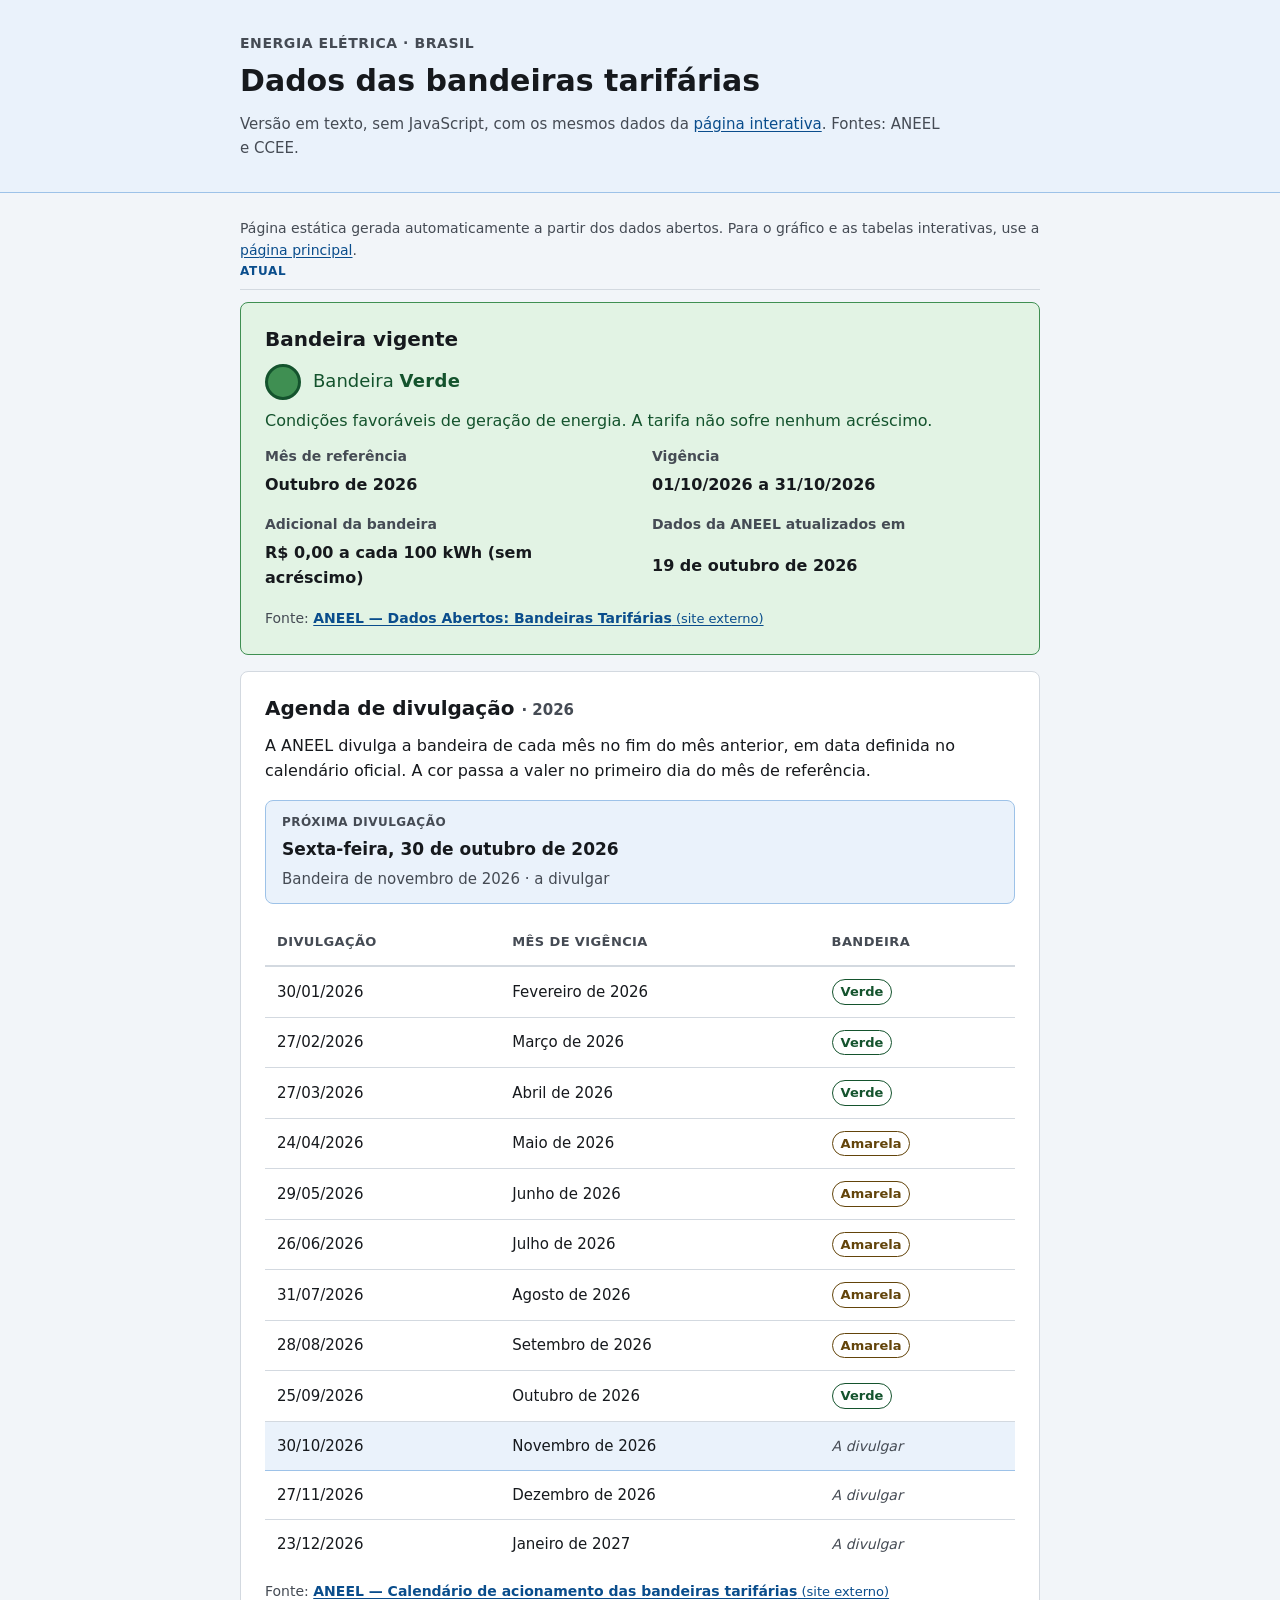
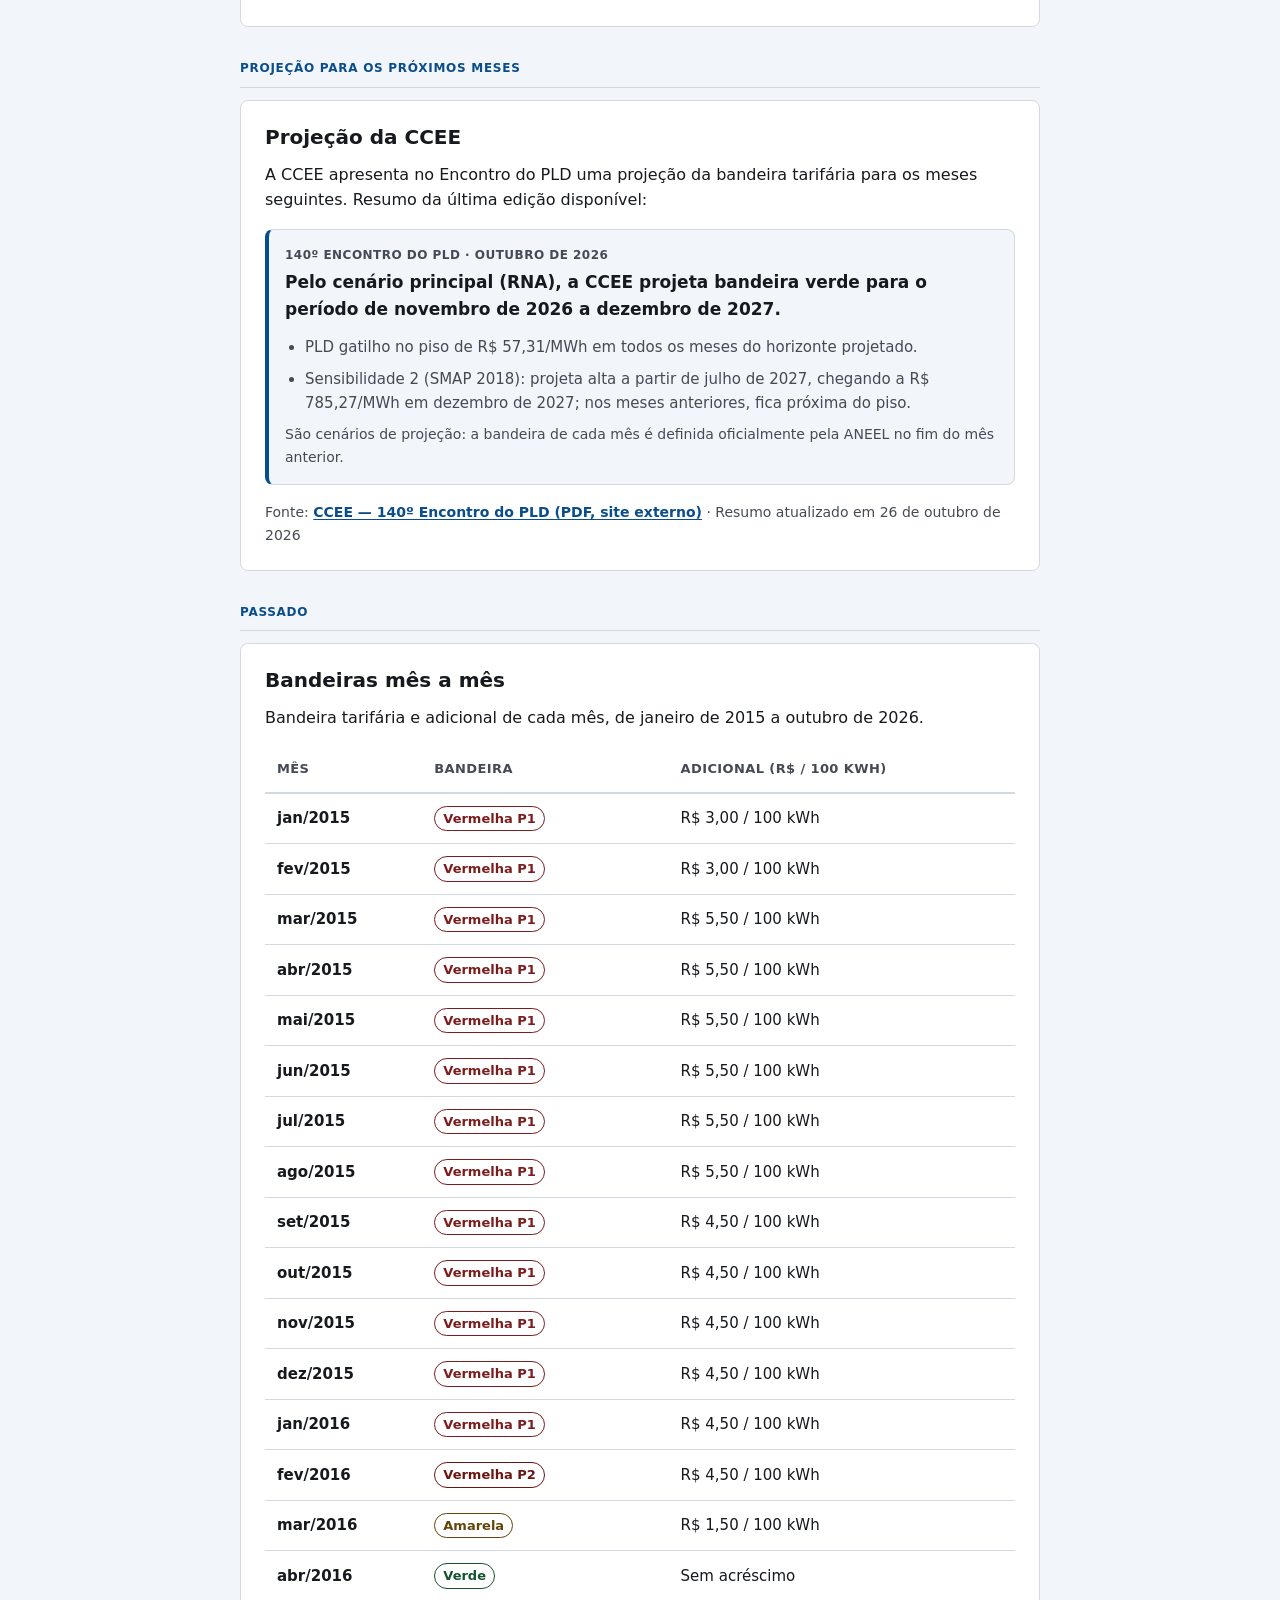
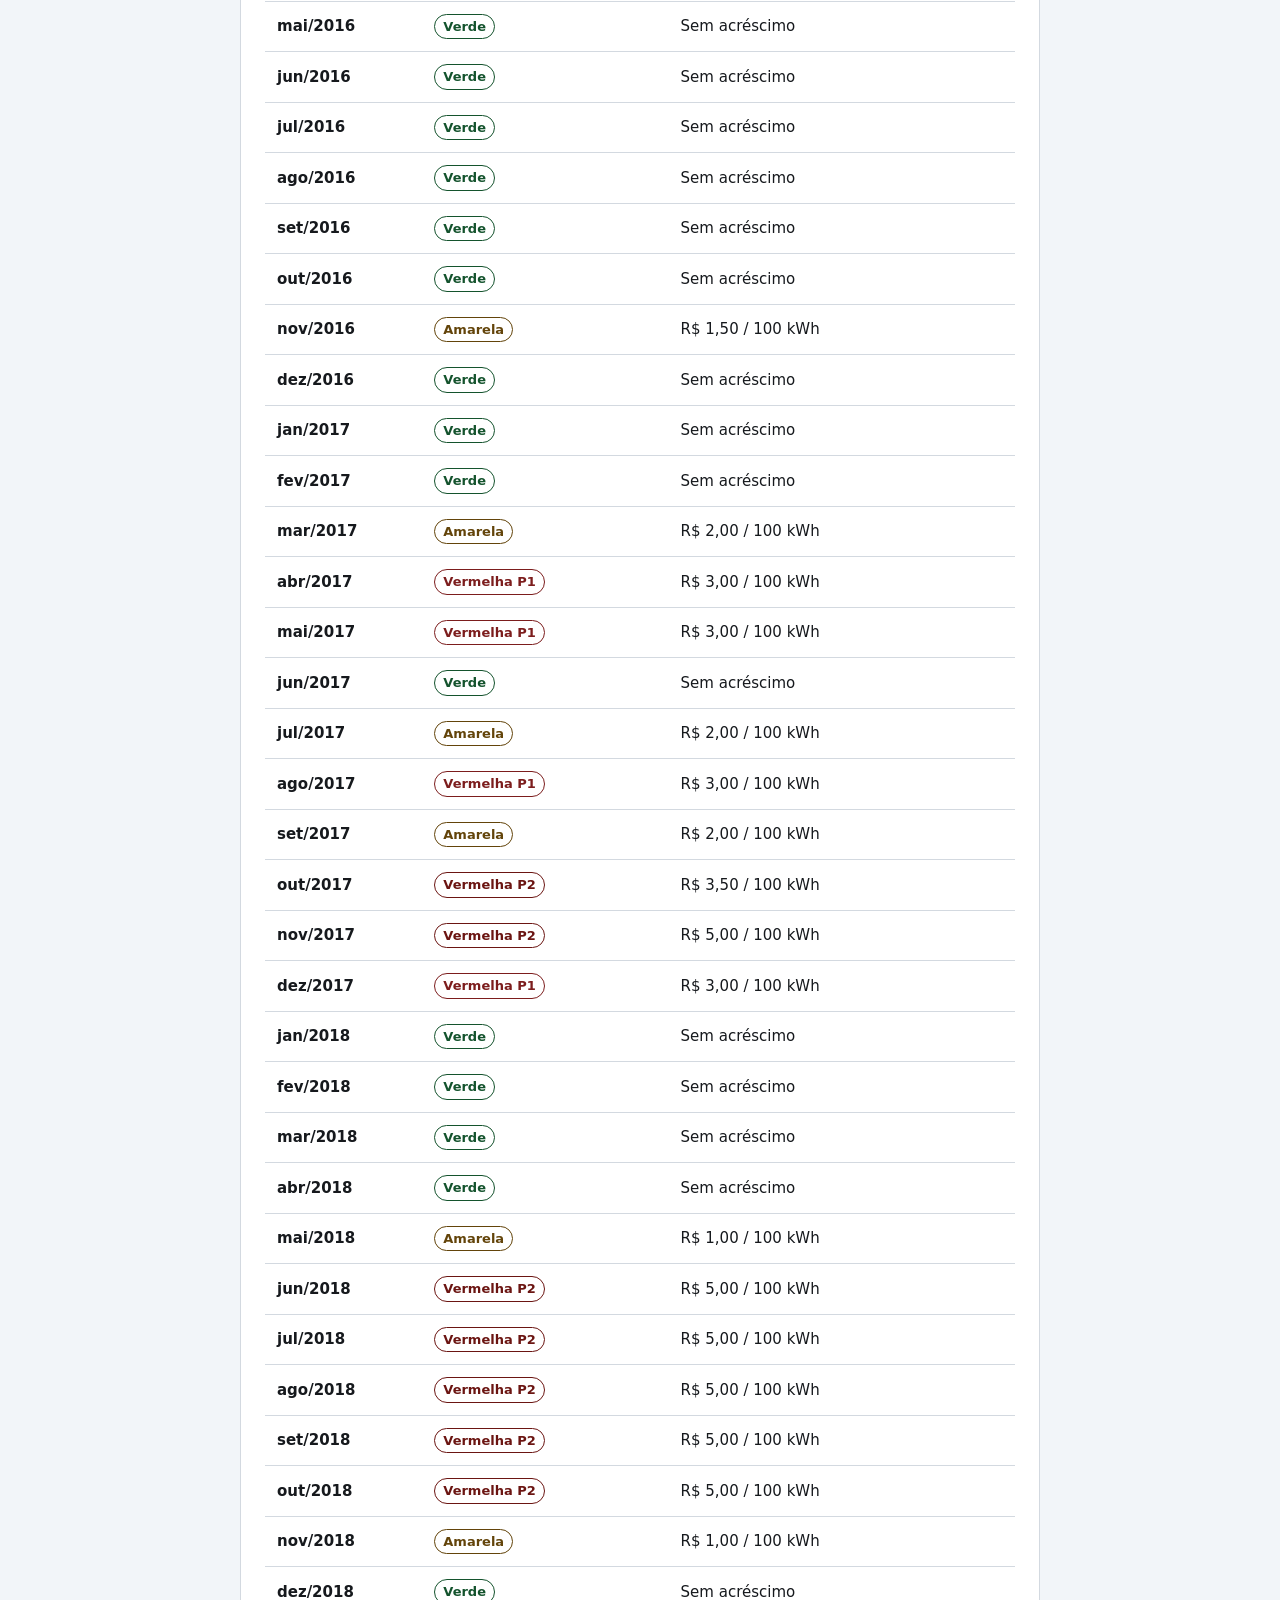
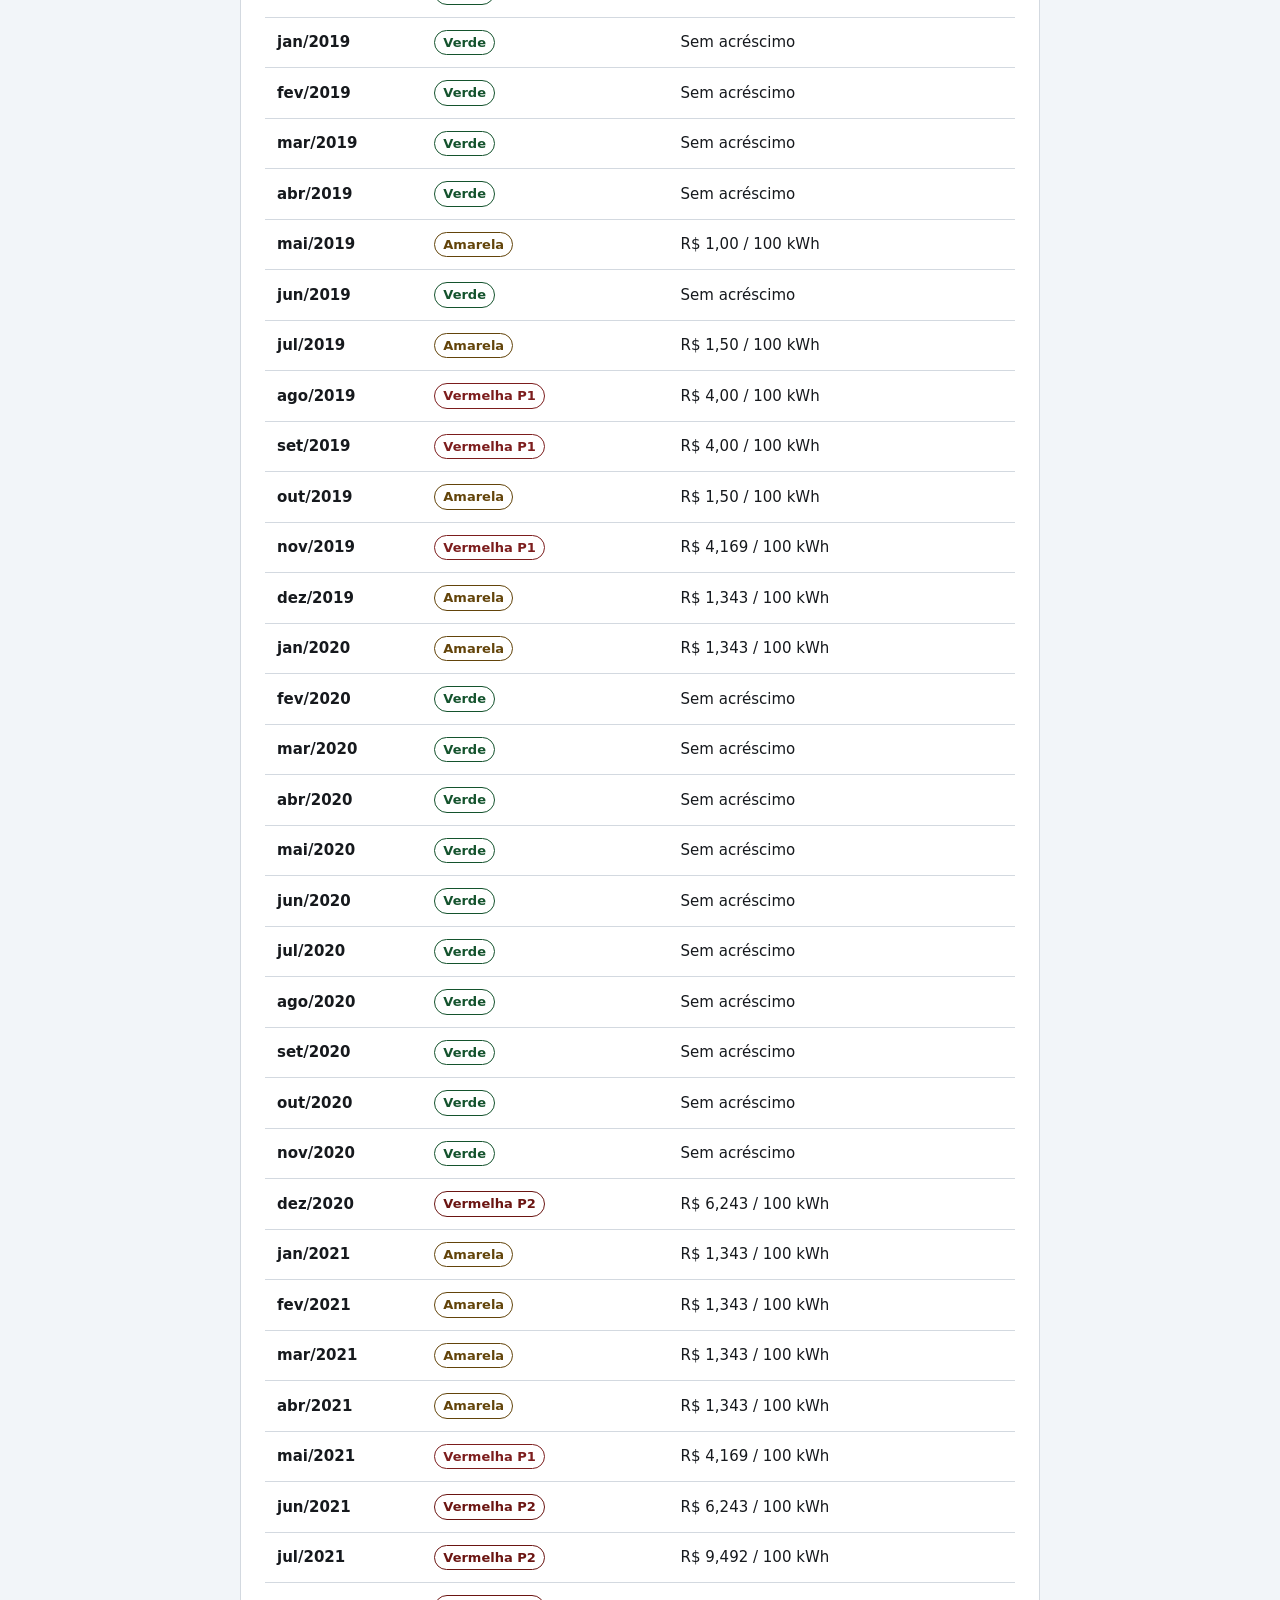
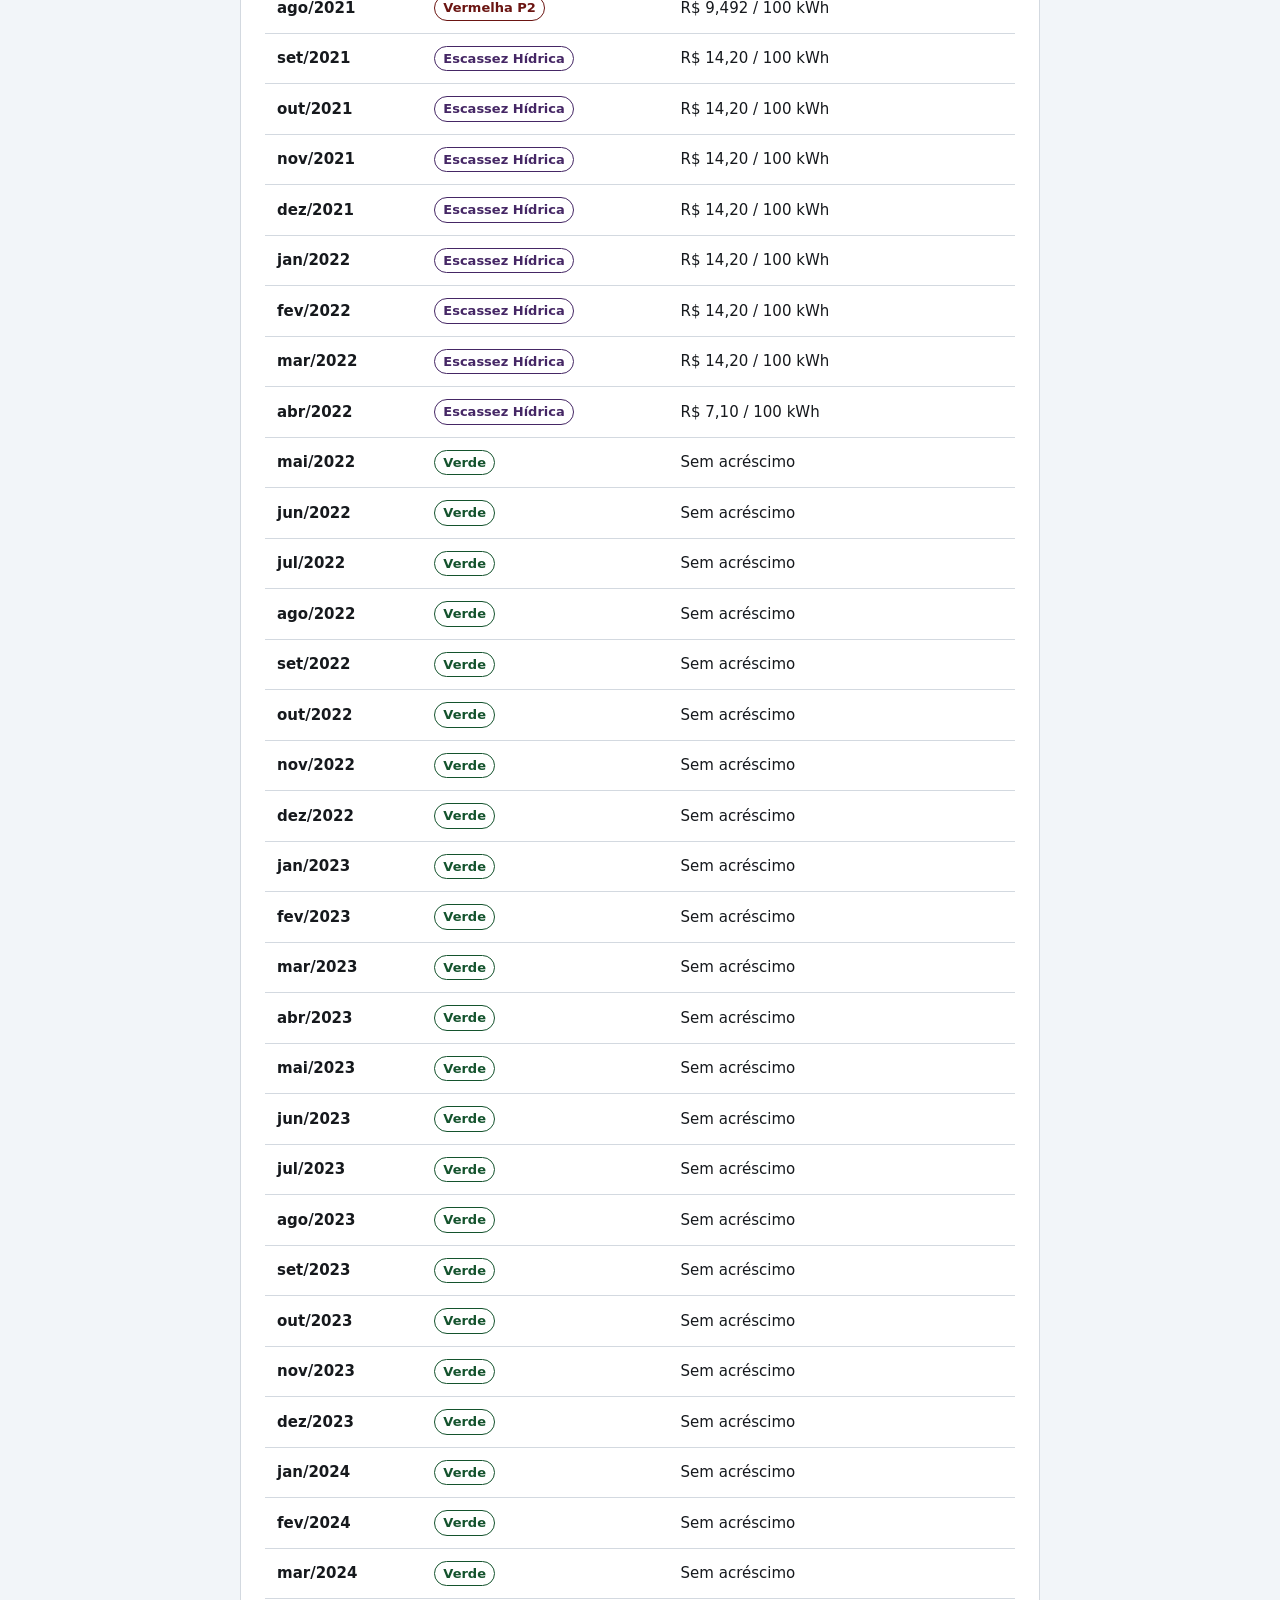
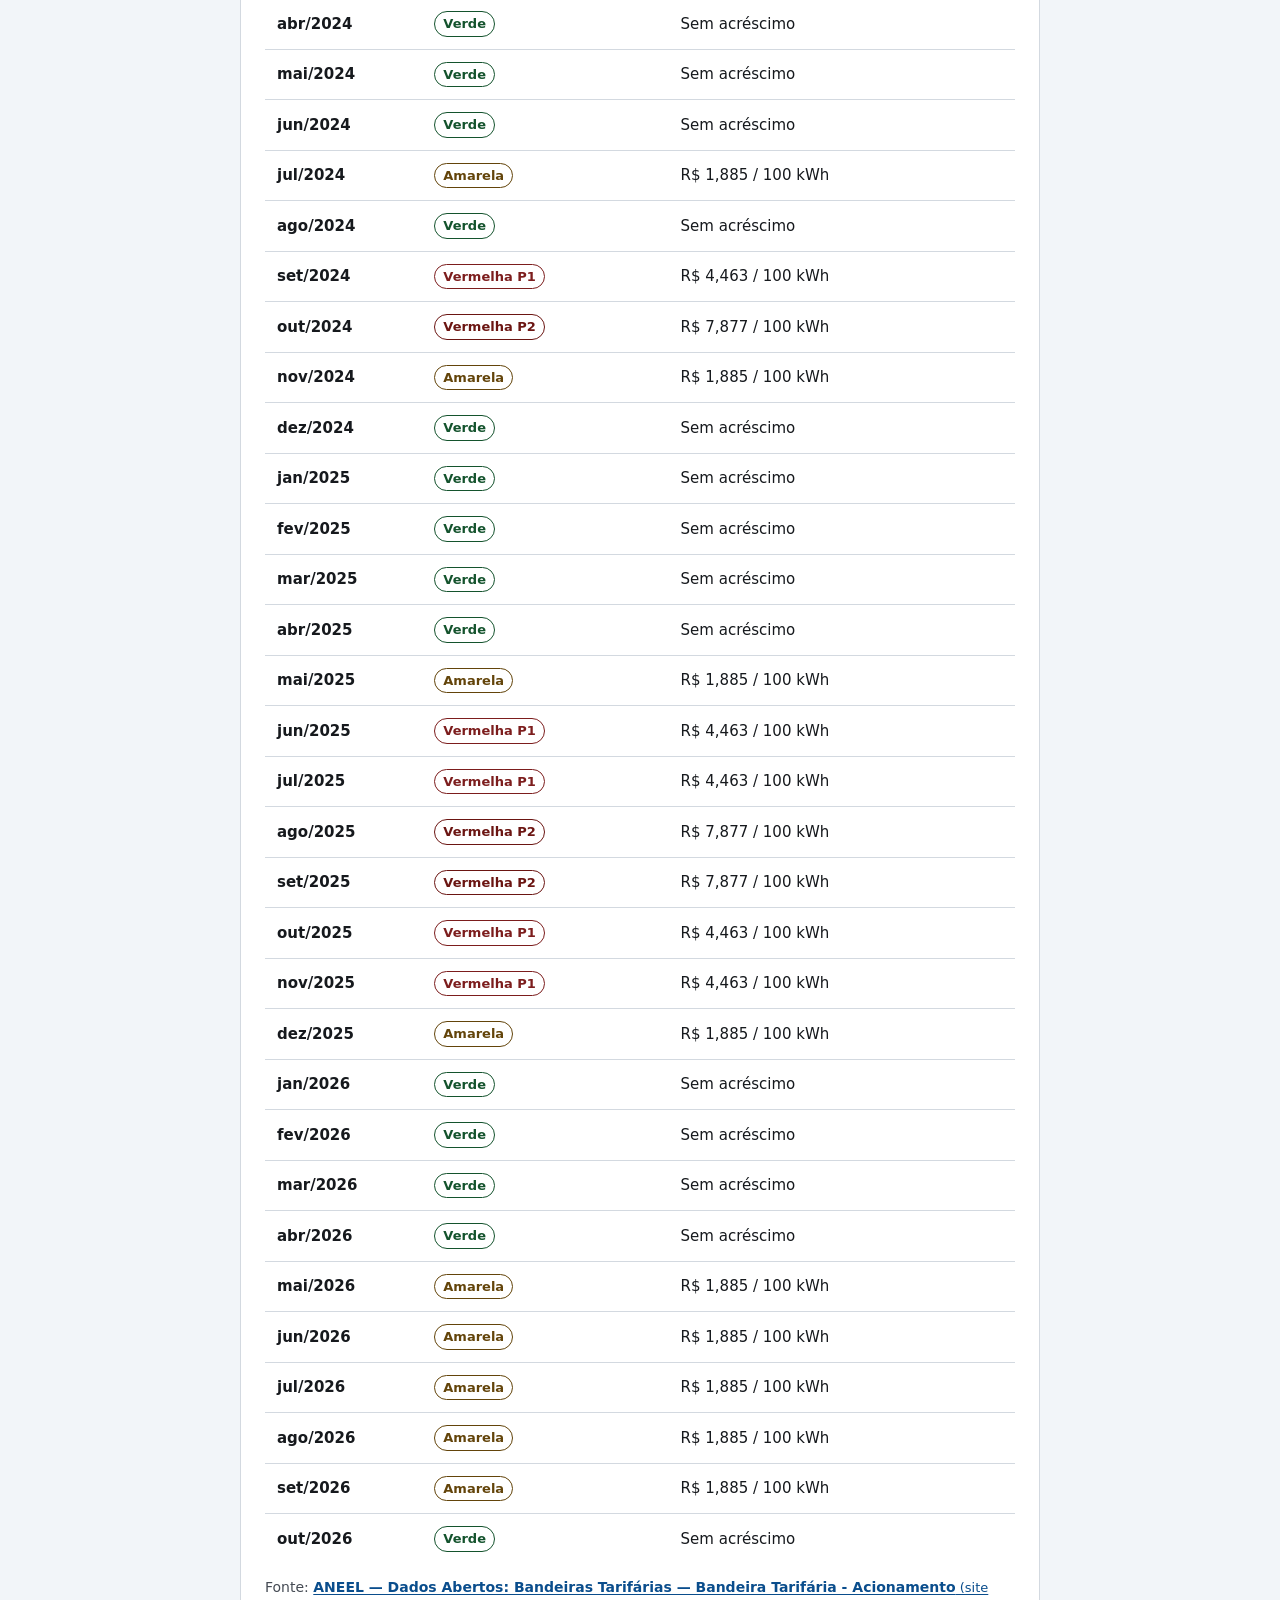
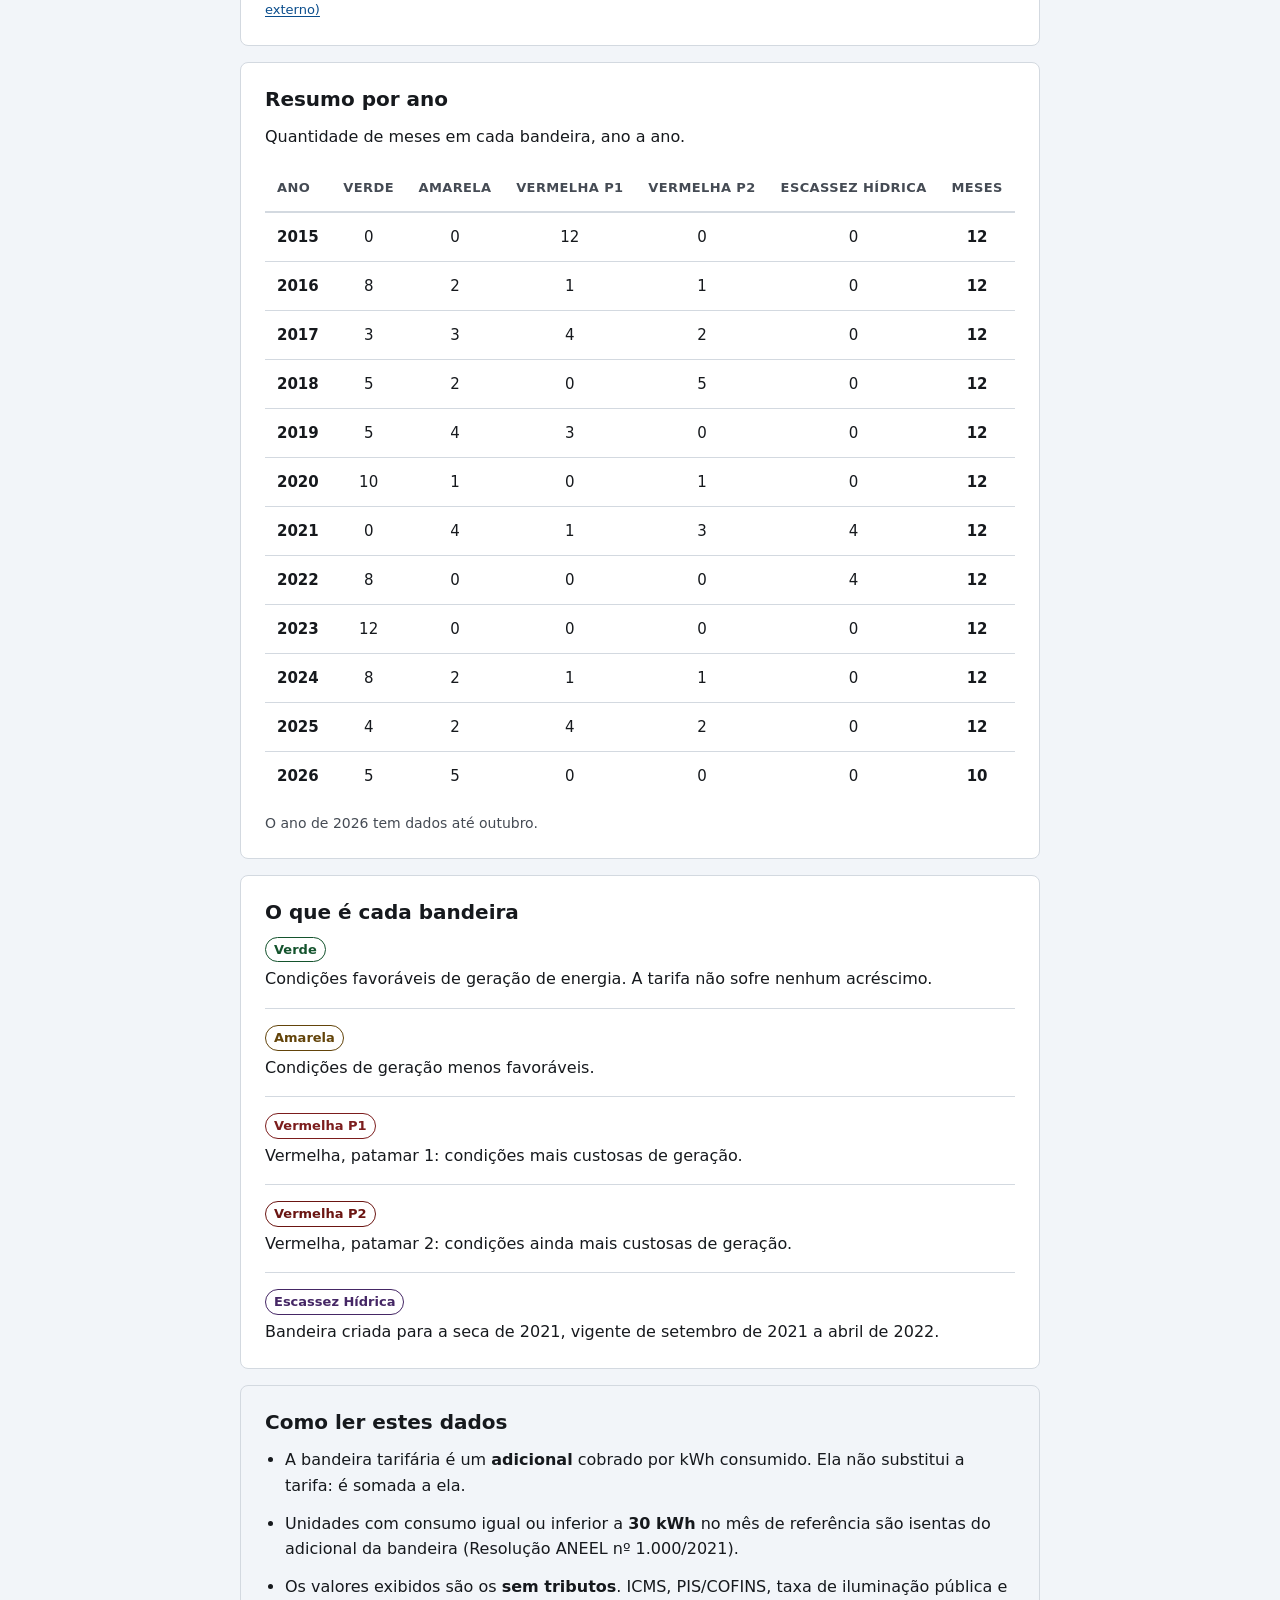
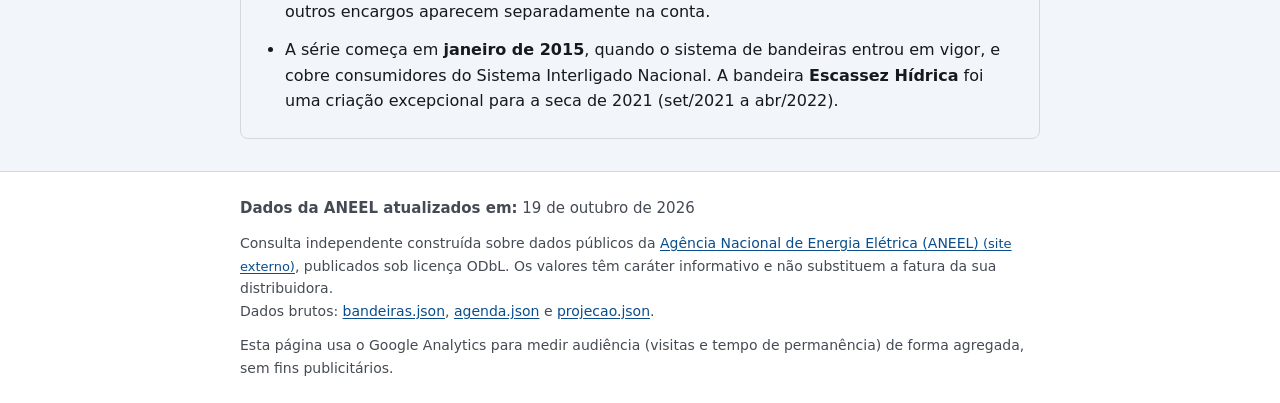
==== dados.html @ c0d029ac "Gera pagina estatica dados.html para agentes e leitores sem JS - dados.html com bandeira vigente, ag" ====
<!DOCTYPE html>
<html lang="pt-BR">
<head>
<meta charset="utf-8">
<meta name="viewport" content="width=device-width, initial-scale=1">
<title>Dados das bandeiras tarifárias — ANEEL (versão em texto)</title>
<meta name="description" content="Versão em texto, sem JavaScript, com a bandeira vigente, agenda de divulgação, projeção da CCEE, tabela mensal e resumo anual das bandeiras tarifárias. Dados da ANEEL.">
<meta name="robots" content="index, follow, max-image-preview:large">
<link rel="canonical" href="https://brunohdc.github.io/bandeiras-tarifarias/dados.html">
<meta name="theme-color" content="#0a4d8c">
<link rel="icon" href="favicon.svg" type="image/svg+xml">
<link rel="icon" href="favicon-96.png" sizes="96x96" type="image/png">
<link rel="preconnect" href="https://www.googletagmanager.com">
<link rel="stylesheet" href="bandeiras.css?v=8">
<!-- Google tag (gtag.js) -->
<script async src="https://www.googletagmanager.com/gtag/js?id=G-L1BM28TN18"></script>
<script>
  window.dataLayer = window.dataLayer || [];
  function gtag(){dataLayer.push(arguments);}
  gtag('js', new Date());
  gtag('config', 'G-L1BM28TN18');
</script>
</head>
<body>

<a class="skip-link" href="#conteudo">Pular para o conteúdo</a>

<header class="cabecalho">
  <div class="conteiner">
    <p class="eyebrow">Energia elétrica · Brasil</p>
    <h1>Dados das bandeiras tarifárias</h1>
    <p class="subtitulo">
      Versão em texto, sem JavaScript, com os mesmos dados da
      <a href="./">página interativa</a>. Fontes: ANEEL e CCEE.
    </p>
  </div>
</header>

<main id="conteudo" class="conteiner">

  <p class="aviso-suave">
    Página estática gerada automaticamente a partir dos dados abertos. Para o gráfico e as
    tabelas interativas, use a <a href="./">página principal</a>.
  </p>

  <p class="marcador" id="atual">Atual</p>

  <section class="cartao bandeira-verde-bloco" aria-labelledby="titulo-vigente">
  <h2 id="titulo-vigente">Bandeira vigente</h2>
  <p class="bandeira">
    <span class="bandeira-icone bandeira-verde" aria-hidden="true"></span>
    <span class="bandeira-nome">Bandeira <strong>Verde</strong></span>
  </p>
  <p class="bandeira-descricao">Condições favoráveis de geração de energia. A tarifa não sofre nenhum acréscimo.</p>
  <dl class="detalhes">
    <div>
      <dt>Mês de referência</dt>
      <dd>Outubro de 2026</dd>
    </div>
    <div>
      <dt>Vigência</dt>
      <dd>01/10/2026 a 31/10/2026</dd>
    </div>
    <div>
      <dt>Adicional da bandeira</dt>
      <dd>R$ 0,00 a cada 100 kWh (sem acréscimo)</dd>
    </div>
    <div>
      <dt>Dados da ANEEL atualizados em</dt>
      <dd>19 de outubro de 2026</dd>
    </div>
  </dl>
  <p class="fonte">
    Fonte: <a href="https://dadosabertos.aneel.gov.br/dataset/bandeiras-tarifarias" rel="noopener" target="_blank">ANEEL — Dados Abertos: Bandeiras Tarifárias<span class="externo"> (site externo)</span></a>
  </p>
</section>

  <section class="cartao" aria-labelledby="titulo-agenda">
  <h2 id="titulo-agenda">Agenda de divulgação <span class="agenda-ano">· 2026</span></h2>
  <p class="instrucao">
    A ANEEL divulga a bandeira de cada mês no fim do mês anterior, em data definida no
    calendário oficial. A cor passa a valer no primeiro dia do mês de referência.
  </p>

  <div class="agenda-proxima">
    <p class="agenda-proxima-rotulo">Próxima divulgação</p>
    <p class="agenda-proxima-data"><time datetime="2026-10-30">Sexta-feira, 30 de outubro de 2026</time></p>
    <p class="agenda-proxima-detalhe">Bandeira de novembro de 2026 · a divulgar</p>
  </div>
  <div class="tabela-rolagem" tabindex="0" role="region" aria-labelledby="titulo-agenda">
    <table class="tabela tabela-agenda">
      <caption class="sr-only">Calendário de divulgação das bandeiras tarifárias: data do anúncio, mês de vigência e bandeira divulgada</caption>
      <thead>
        <tr><th scope="col">Divulgação</th><th scope="col">Mês de vigência</th><th scope="col">Bandeira</th></tr>
      </thead>
      <tbody>
      <tr><td><time datetime="2026-01-30">30/01/2026</time></td><td>Fevereiro de 2026</td><td><span class="selo selo-verde">Verde</span></td></tr>
      <tr><td><time datetime="2026-02-27">27/02/2026</time></td><td>Março de 2026</td><td><span class="selo selo-verde">Verde</span></td></tr>
      <tr><td><time datetime="2026-03-27">27/03/2026</time></td><td>Abril de 2026</td><td><span class="selo selo-verde">Verde</span></td></tr>
      <tr><td><time datetime="2026-04-24">24/04/2026</time></td><td>Maio de 2026</td><td><span class="selo selo-amarela">Amarela</span></td></tr>
      <tr><td><time datetime="2026-05-29">29/05/2026</time></td><td>Junho de 2026</td><td><span class="selo selo-amarela">Amarela</span></td></tr>
      <tr><td><time datetime="2026-06-26">26/06/2026</time></td><td>Julho de 2026</td><td><span class="selo selo-amarela">Amarela</span></td></tr>
      <tr><td><time datetime="2026-07-31">31/07/2026</time></td><td>Agosto de 2026</td><td><span class="selo selo-amarela">Amarela</span></td></tr>
      <tr><td><time datetime="2026-08-28">28/08/2026</time></td><td>Setembro de 2026</td><td><span class="selo selo-amarela">Amarela</span></td></tr>
      <tr><td><time datetime="2026-09-25">25/09/2026</time></td><td>Outubro de 2026</td><td><span class="selo selo-verde">Verde</span></td></tr>
      <tr class="linha-proxima"><td><time datetime="2026-10-30">30/10/2026</time></td><td>Novembro de 2026</td><td><span class="pendente">A divulgar</span></td></tr>
      <tr><td><time datetime="2026-11-27">27/11/2026</time></td><td>Dezembro de 2026</td><td><span class="pendente">A divulgar</span></td></tr>
      <tr><td><time datetime="2026-12-23">23/12/2026</time></td><td>Janeiro de 2027</td><td><span class="pendente">A divulgar</span></td></tr>
      </tbody>
    </table>
  </div>

  <p class="fonte">
    Fonte: <a href="https://www.gov.br/aneel/pt-br/calendario-de-atividades/acionamento-bandeiras" rel="noopener" target="_blank">ANEEL — Calendário de acionamento das bandeiras tarifárias<span class="externo"> (site externo)</span></a>
  </p>
</section>

  <p class="marcador" id="projecao">Projeção para os próximos meses</p>

  <section class="cartao" aria-labelledby="titulo-projecao">
  <h2 id="titulo-projecao">Projeção da CCEE</h2>
  <p class="instrucao">
    A CCEE apresenta no Encontro do PLD uma projeção da bandeira tarifária para os meses
    seguintes. Resumo da última edição disponível:
  </p>
  <div class="projecao-resumo">
    <p class="projecao-edicao">140º Encontro do PLD · outubro de 2026</p>
    <p class="projecao-texto">Pelo cenário principal (RNA), a CCEE projeta bandeira verde para o período de novembro de 2026 a dezembro de 2027.</p>
    <ul class="projecao-destaques">
      <li>PLD gatilho no piso de R$ 57,31/MWh em todos os meses do horizonte projetado.</li>
      <li>Sensibilidade 2 (SMAP 2018): projeta alta a partir de julho de 2027, chegando a R$ 785,27/MWh em dezembro de 2027; nos meses anteriores, fica próxima do piso.</li>
    </ul>
    <p class="projecao-ressalva">São cenários de projeção: a bandeira de cada mês é definida oficialmente pela ANEEL no fim do mês anterior.</p>
  </div>

  <p class="fonte">
    Fonte: <a href="https://www.ccee.org.br/documents/80415/37596255/140%C2%BA%20Encontro%20do%20PLD%20-%20Outubro%20de%202026.pdf/09509df2-f0f5-67d8-59c1-3dfb49baec0c#page=97" rel="noopener" target="_blank">CCEE — 140º Encontro do PLD (PDF, site externo)</a>
    · Resumo atualizado em 26 de outubro de 2026
  </p>
</section>

  <p class="marcador" id="passado">Passado</p>

  <section class="cartao" aria-labelledby="titulo-meses">
  <h2 id="titulo-meses">Bandeiras mês a mês</h2>
  <p class="instrucao">
    Bandeira tarifária e adicional de cada mês, de
    janeiro de 2015 a
    outubro de 2026.
  </p>
  <div class="tabela-rolagem" tabindex="0" role="region" aria-labelledby="titulo-meses">
    <table class="tabela">
      <caption class="sr-only">Bandeira tarifária e adicional de cada mês desde janeiro de 2015</caption>
      <thead>
        <tr><th scope="col">Mês</th><th scope="col">Bandeira</th><th scope="col">Adicional (R$ / 100 kWh)</th></tr>
      </thead>
      <tbody>
      <tr><th scope="row">jan/2015</th><td><span class="selo selo-vermelha-p1">Vermelha P1</span></td><td>R$ 3,00 / 100 kWh</td></tr>
      <tr><th scope="row">fev/2015</th><td><span class="selo selo-vermelha-p1">Vermelha P1</span></td><td>R$ 3,00 / 100 kWh</td></tr>
      <tr><th scope="row">mar/2015</th><td><span class="selo selo-vermelha-p1">Vermelha P1</span></td><td>R$ 5,50 / 100 kWh</td></tr>
      <tr><th scope="row">abr/2015</th><td><span class="selo selo-vermelha-p1">Vermelha P1</span></td><td>R$ 5,50 / 100 kWh</td></tr>
      <tr><th scope="row">mai/2015</th><td><span class="selo selo-vermelha-p1">Vermelha P1</span></td><td>R$ 5,50 / 100 kWh</td></tr>
      <tr><th scope="row">jun/2015</th><td><span class="selo selo-vermelha-p1">Vermelha P1</span></td><td>R$ 5,50 / 100 kWh</td></tr>
      <tr><th scope="row">jul/2015</th><td><span class="selo selo-vermelha-p1">Vermelha P1</span></td><td>R$ 5,50 / 100 kWh</td></tr>
      <tr><th scope="row">ago/2015</th><td><span class="selo selo-vermelha-p1">Vermelha P1</span></td><td>R$ 5,50 / 100 kWh</td></tr>
      <tr><th scope="row">set/2015</th><td><span class="selo selo-vermelha-p1">Vermelha P1</span></td><td>R$ 4,50 / 100 kWh</td></tr>
      <tr><th scope="row">out/2015</th><td><span class="selo selo-vermelha-p1">Vermelha P1</span></td><td>R$ 4,50 / 100 kWh</td></tr>
      <tr><th scope="row">nov/2015</th><td><span class="selo selo-vermelha-p1">Vermelha P1</span></td><td>R$ 4,50 / 100 kWh</td></tr>
      <tr><th scope="row">dez/2015</th><td><span class="selo selo-vermelha-p1">Vermelha P1</span></td><td>R$ 4,50 / 100 kWh</td></tr>
      <tr><th scope="row">jan/2016</th><td><span class="selo selo-vermelha-p1">Vermelha P1</span></td><td>R$ 4,50 / 100 kWh</td></tr>
      <tr><th scope="row">fev/2016</th><td><span class="selo selo-vermelha-p2">Vermelha P2</span></td><td>R$ 4,50 / 100 kWh</td></tr>
      <tr><th scope="row">mar/2016</th><td><span class="selo selo-amarela">Amarela</span></td><td>R$ 1,50 / 100 kWh</td></tr>
      <tr><th scope="row">abr/2016</th><td><span class="selo selo-verde">Verde</span></td><td>Sem acréscimo</td></tr>
      <tr><th scope="row">mai/2016</th><td><span class="selo selo-verde">Verde</span></td><td>Sem acréscimo</td></tr>
      <tr><th scope="row">jun/2016</th><td><span class="selo selo-verde">Verde</span></td><td>Sem acréscimo</td></tr>
      <tr><th scope="row">jul/2016</th><td><span class="selo selo-verde">Verde</span></td><td>Sem acréscimo</td></tr>
      <tr><th scope="row">ago/2016</th><td><span class="selo selo-verde">Verde</span></td><td>Sem acréscimo</td></tr>
      <tr><th scope="row">set/2016</th><td><span class="selo selo-verde">Verde</span></td><td>Sem acréscimo</td></tr>
      <tr><th scope="row">out/2016</th><td><span class="selo selo-verde">Verde</span></td><td>Sem acréscimo</td></tr>
      <tr><th scope="row">nov/2016</th><td><span class="selo selo-amarela">Amarela</span></td><td>R$ 1,50 / 100 kWh</td></tr>
      <tr><th scope="row">dez/2016</th><td><span class="selo selo-verde">Verde</span></td><td>Sem acréscimo</td></tr>
      <tr><th scope="row">jan/2017</th><td><span class="selo selo-verde">Verde</span></td><td>Sem acréscimo</td></tr>
      <tr><th scope="row">fev/2017</th><td><span class="selo selo-verde">Verde</span></td><td>Sem acréscimo</td></tr>
      <tr><th scope="row">mar/2017</th><td><span class="selo selo-amarela">Amarela</span></td><td>R$ 2,00 / 100 kWh</td></tr>
      <tr><th scope="row">abr/2017</th><td><span class="selo selo-vermelha-p1">Vermelha P1</span></td><td>R$ 3,00 / 100 kWh</td></tr>
      <tr><th scope="row">mai/2017</th><td><span class="selo selo-vermelha-p1">Vermelha P1</span></td><td>R$ 3,00 / 100 kWh</td></tr>
      <tr><th scope="row">jun/2017</th><td><span class="selo selo-verde">Verde</span></td><td>Sem acréscimo</td></tr>
      <tr><th scope="row">jul/2017</th><td><span class="selo selo-amarela">Amarela</span></td><td>R$ 2,00 / 100 kWh</td></tr>
      <tr><th scope="row">ago/2017</th><td><span class="selo selo-vermelha-p1">Vermelha P1</span></td><td>R$ 3,00 / 100 kWh</td></tr>
      <tr><th scope="row">set/2017</th><td><span class="selo selo-amarela">Amarela</span></td><td>R$ 2,00 / 100 kWh</td></tr>
      <tr><th scope="row">out/2017</th><td><span class="selo selo-vermelha-p2">Vermelha P2</span></td><td>R$ 3,50 / 100 kWh</td></tr>
      <tr><th scope="row">nov/2017</th><td><span class="selo selo-vermelha-p2">Vermelha P2</span></td><td>R$ 5,00 / 100 kWh</td></tr>
      <tr><th scope="row">dez/2017</th><td><span class="selo selo-vermelha-p1">Vermelha P1</span></td><td>R$ 3,00 / 100 kWh</td></tr>
      <tr><th scope="row">jan/2018</th><td><span class="selo selo-verde">Verde</span></td><td>Sem acréscimo</td></tr>
      <tr><th scope="row">fev/2018</th><td><span class="selo selo-verde">Verde</span></td><td>Sem acréscimo</td></tr>
      <tr><th scope="row">mar/2018</th><td><span class="selo selo-verde">Verde</span></td><td>Sem acréscimo</td></tr>
      <tr><th scope="row">abr/2018</th><td><span class="selo selo-verde">Verde</span></td><td>Sem acréscimo</td></tr>
      <tr><th scope="row">mai/2018</th><td><span class="selo selo-amarela">Amarela</span></td><td>R$ 1,00 / 100 kWh</td></tr>
      <tr><th scope="row">jun/2018</th><td><span class="selo selo-vermelha-p2">Vermelha P2</span></td><td>R$ 5,00 / 100 kWh</td></tr>
      <tr><th scope="row">jul/2018</th><td><span class="selo selo-vermelha-p2">Vermelha P2</span></td><td>R$ 5,00 / 100 kWh</td></tr>
      <tr><th scope="row">ago/2018</th><td><span class="selo selo-vermelha-p2">Vermelha P2</span></td><td>R$ 5,00 / 100 kWh</td></tr>
      <tr><th scope="row">set/2018</th><td><span class="selo selo-vermelha-p2">Vermelha P2</span></td><td>R$ 5,00 / 100 kWh</td></tr>
      <tr><th scope="row">out/2018</th><td><span class="selo selo-vermelha-p2">Vermelha P2</span></td><td>R$ 5,00 / 100 kWh</td></tr>
      <tr><th scope="row">nov/2018</th><td><span class="selo selo-amarela">Amarela</span></td><td>R$ 1,00 / 100 kWh</td></tr>
      <tr><th scope="row">dez/2018</th><td><span class="selo selo-verde">Verde</span></td><td>Sem acréscimo</td></tr>
      <tr><th scope="row">jan/2019</th><td><span class="selo selo-verde">Verde</span></td><td>Sem acréscimo</td></tr>
      <tr><th scope="row">fev/2019</th><td><span class="selo selo-verde">Verde</span></td><td>Sem acréscimo</td></tr>
      <tr><th scope="row">mar/2019</th><td><span class="selo selo-verde">Verde</span></td><td>Sem acréscimo</td></tr>
      <tr><th scope="row">abr/2019</th><td><span class="selo selo-verde">Verde</span></td><td>Sem acréscimo</td></tr>
      <tr><th scope="row">mai/2019</th><td><span class="selo selo-amarela">Amarela</span></td><td>R$ 1,00 / 100 kWh</td></tr>
      <tr><th scope="row">jun/2019</th><td><span class="selo selo-verde">Verde</span></td><td>Sem acréscimo</td></tr>
      <tr><th scope="row">jul/2019</th><td><span class="selo selo-amarela">Amarela</span></td><td>R$ 1,50 / 100 kWh</td></tr>
      <tr><th scope="row">ago/2019</th><td><span class="selo selo-vermelha-p1">Vermelha P1</span></td><td>R$ 4,00 / 100 kWh</td></tr>
      <tr><th scope="row">set/2019</th><td><span class="selo selo-vermelha-p1">Vermelha P1</span></td><td>R$ 4,00 / 100 kWh</td></tr>
      <tr><th scope="row">out/2019</th><td><span class="selo selo-amarela">Amarela</span></td><td>R$ 1,50 / 100 kWh</td></tr>
      <tr><th scope="row">nov/2019</th><td><span class="selo selo-vermelha-p1">Vermelha P1</span></td><td>R$ 4,169 / 100 kWh</td></tr>
      <tr><th scope="row">dez/2019</th><td><span class="selo selo-amarela">Amarela</span></td><td>R$ 1,343 / 100 kWh</td></tr>
      <tr><th scope="row">jan/2020</th><td><span class="selo selo-amarela">Amarela</span></td><td>R$ 1,343 / 100 kWh</td></tr>
      <tr><th scope="row">fev/2020</th><td><span class="selo selo-verde">Verde</span></td><td>Sem acréscimo</td></tr>
      <tr><th scope="row">mar/2020</th><td><span class="selo selo-verde">Verde</span></td><td>Sem acréscimo</td></tr>
      <tr><th scope="row">abr/2020</th><td><span class="selo selo-verde">Verde</span></td><td>Sem acréscimo</td></tr>
      <tr><th scope="row">mai/2020</th><td><span class="selo selo-verde">Verde</span></td><td>Sem acréscimo</td></tr>
      <tr><th scope="row">jun/2020</th><td><span class="selo selo-verde">Verde</span></td><td>Sem acréscimo</td></tr>
      <tr><th scope="row">jul/2020</th><td><span class="selo selo-verde">Verde</span></td><td>Sem acréscimo</td></tr>
      <tr><th scope="row">ago/2020</th><td><span class="selo selo-verde">Verde</span></td><td>Sem acréscimo</td></tr>
      <tr><th scope="row">set/2020</th><td><span class="selo selo-verde">Verde</span></td><td>Sem acréscimo</td></tr>
      <tr><th scope="row">out/2020</th><td><span class="selo selo-verde">Verde</span></td><td>Sem acréscimo</td></tr>
      <tr><th scope="row">nov/2020</th><td><span class="selo selo-verde">Verde</span></td><td>Sem acréscimo</td></tr>
      <tr><th scope="row">dez/2020</th><td><span class="selo selo-vermelha-p2">Vermelha P2</span></td><td>R$ 6,243 / 100 kWh</td></tr>
      <tr><th scope="row">jan/2021</th><td><span class="selo selo-amarela">Amarela</span></td><td>R$ 1,343 / 100 kWh</td></tr>
      <tr><th scope="row">fev/2021</th><td><span class="selo selo-amarela">Amarela</span></td><td>R$ 1,343 / 100 kWh</td></tr>
      <tr><th scope="row">mar/2021</th><td><span class="selo selo-amarela">Amarela</span></td><td>R$ 1,343 / 100 kWh</td></tr>
      <tr><th scope="row">abr/2021</th><td><span class="selo selo-amarela">Amarela</span></td><td>R$ 1,343 / 100 kWh</td></tr>
      <tr><th scope="row">mai/2021</th><td><span class="selo selo-vermelha-p1">Vermelha P1</span></td><td>R$ 4,169 / 100 kWh</td></tr>
      <tr><th scope="row">jun/2021</th><td><span class="selo selo-vermelha-p2">Vermelha P2</span></td><td>R$ 6,243 / 100 kWh</td></tr>
      <tr><th scope="row">jul/2021</th><td><span class="selo selo-vermelha-p2">Vermelha P2</span></td><td>R$ 9,492 / 100 kWh</td></tr>
      <tr><th scope="row">ago/2021</th><td><span class="selo selo-vermelha-p2">Vermelha P2</span></td><td>R$ 9,492 / 100 kWh</td></tr>
      <tr><th scope="row">set/2021</th><td><span class="selo selo-escassez-hidrica">Escassez Hídrica</span></td><td>R$ 14,20 / 100 kWh</td></tr>
      <tr><th scope="row">out/2021</th><td><span class="selo selo-escassez-hidrica">Escassez Hídrica</span></td><td>R$ 14,20 / 100 kWh</td></tr>
      <tr><th scope="row">nov/2021</th><td><span class="selo selo-escassez-hidrica">Escassez Hídrica</span></td><td>R$ 14,20 / 100 kWh</td></tr>
      <tr><th scope="row">dez/2021</th><td><span class="selo selo-escassez-hidrica">Escassez Hídrica</span></td><td>R$ 14,20 / 100 kWh</td></tr>
      <tr><th scope="row">jan/2022</th><td><span class="selo selo-escassez-hidrica">Escassez Hídrica</span></td><td>R$ 14,20 / 100 kWh</td></tr>
      <tr><th scope="row">fev/2022</th><td><span class="selo selo-escassez-hidrica">Escassez Hídrica</span></td><td>R$ 14,20 / 100 kWh</td></tr>
      <tr><th scope="row">mar/2022</th><td><span class="selo selo-escassez-hidrica">Escassez Hídrica</span></td><td>R$ 14,20 / 100 kWh</td></tr>
      <tr><th scope="row">abr/2022</th><td><span class="selo selo-escassez-hidrica">Escassez Hídrica</span></td><td>R$ 7,10 / 100 kWh</td></tr>
      <tr><th scope="row">mai/2022</th><td><span class="selo selo-verde">Verde</span></td><td>Sem acréscimo</td></tr>
      <tr><th scope="row">jun/2022</th><td><span class="selo selo-verde">Verde</span></td><td>Sem acréscimo</td></tr>
      <tr><th scope="row">jul/2022</th><td><span class="selo selo-verde">Verde</span></td><td>Sem acréscimo</td></tr>
      <tr><th scope="row">ago/2022</th><td><span class="selo selo-verde">Verde</span></td><td>Sem acréscimo</td></tr>
      <tr><th scope="row">set/2022</th><td><span class="selo selo-verde">Verde</span></td><td>Sem acréscimo</td></tr>
      <tr><th scope="row">out/2022</th><td><span class="selo selo-verde">Verde</span></td><td>Sem acréscimo</td></tr>
      <tr><th scope="row">nov/2022</th><td><span class="selo selo-verde">Verde</span></td><td>Sem acréscimo</td></tr>
      <tr><th scope="row">dez/2022</th><td><span class="selo selo-verde">Verde</span></td><td>Sem acréscimo</td></tr>
      <tr><th scope="row">jan/2023</th><td><span class="selo selo-verde">Verde</span></td><td>Sem acréscimo</td></tr>
      <tr><th scope="row">fev/2023</th><td><span class="selo selo-verde">Verde</span></td><td>Sem acréscimo</td></tr>
      <tr><th scope="row">mar/2023</th><td><span class="selo selo-verde">Verde</span></td><td>Sem acréscimo</td></tr>
      <tr><th scope="row">abr/2023</th><td><span class="selo selo-verde">Verde</span></td><td>Sem acréscimo</td></tr>
      <tr><th scope="row">mai/2023</th><td><span class="selo selo-verde">Verde</span></td><td>Sem acréscimo</td></tr>
      <tr><th scope="row">jun/2023</th><td><span class="selo selo-verde">Verde</span></td><td>Sem acréscimo</td></tr>
      <tr><th scope="row">jul/2023</th><td><span class="selo selo-verde">Verde</span></td><td>Sem acréscimo</td></tr>
      <tr><th scope="row">ago/2023</th><td><span class="selo selo-verde">Verde</span></td><td>Sem acréscimo</td></tr>
      <tr><th scope="row">set/2023</th><td><span class="selo selo-verde">Verde</span></td><td>Sem acréscimo</td></tr>
      <tr><th scope="row">out/2023</th><td><span class="selo selo-verde">Verde</span></td><td>Sem acréscimo</td></tr>
      <tr><th scope="row">nov/2023</th><td><span class="selo selo-verde">Verde</span></td><td>Sem acréscimo</td></tr>
      <tr><th scope="row">dez/2023</th><td><span class="selo selo-verde">Verde</span></td><td>Sem acréscimo</td></tr>
      <tr><th scope="row">jan/2024</th><td><span class="selo selo-verde">Verde</span></td><td>Sem acréscimo</td></tr>
      <tr><th scope="row">fev/2024</th><td><span class="selo selo-verde">Verde</span></td><td>Sem acréscimo</td></tr>
      <tr><th scope="row">mar/2024</th><td><span class="selo selo-verde">Verde</span></td><td>Sem acréscimo</td></tr>
      <tr><th scope="row">abr/2024</th><td><span class="selo selo-verde">Verde</span></td><td>Sem acréscimo</td></tr>
      <tr><th scope="row">mai/2024</th><td><span class="selo selo-verde">Verde</span></td><td>Sem acréscimo</td></tr>
      <tr><th scope="row">jun/2024</th><td><span class="selo selo-verde">Verde</span></td><td>Sem acréscimo</td></tr>
      <tr><th scope="row">jul/2024</th><td><span class="selo selo-amarela">Amarela</span></td><td>R$ 1,885 / 100 kWh</td></tr>
      <tr><th scope="row">ago/2024</th><td><span class="selo selo-verde">Verde</span></td><td>Sem acréscimo</td></tr>
      <tr><th scope="row">set/2024</th><td><span class="selo selo-vermelha-p1">Vermelha P1</span></td><td>R$ 4,463 / 100 kWh</td></tr>
      <tr><th scope="row">out/2024</th><td><span class="selo selo-vermelha-p2">Vermelha P2</span></td><td>R$ 7,877 / 100 kWh</td></tr>
      <tr><th scope="row">nov/2024</th><td><span class="selo selo-amarela">Amarela</span></td><td>R$ 1,885 / 100 kWh</td></tr>
      <tr><th scope="row">dez/2024</th><td><span class="selo selo-verde">Verde</span></td><td>Sem acréscimo</td></tr>
      <tr><th scope="row">jan/2025</th><td><span class="selo selo-verde">Verde</span></td><td>Sem acréscimo</td></tr>
      <tr><th scope="row">fev/2025</th><td><span class="selo selo-verde">Verde</span></td><td>Sem acréscimo</td></tr>
      <tr><th scope="row">mar/2025</th><td><span class="selo selo-verde">Verde</span></td><td>Sem acréscimo</td></tr>
      <tr><th scope="row">abr/2025</th><td><span class="selo selo-verde">Verde</span></td><td>Sem acréscimo</td></tr>
      <tr><th scope="row">mai/2025</th><td><span class="selo selo-amarela">Amarela</span></td><td>R$ 1,885 / 100 kWh</td></tr>
      <tr><th scope="row">jun/2025</th><td><span class="selo selo-vermelha-p1">Vermelha P1</span></td><td>R$ 4,463 / 100 kWh</td></tr>
      <tr><th scope="row">jul/2025</th><td><span class="selo selo-vermelha-p1">Vermelha P1</span></td><td>R$ 4,463 / 100 kWh</td></tr>
      <tr><th scope="row">ago/2025</th><td><span class="selo selo-vermelha-p2">Vermelha P2</span></td><td>R$ 7,877 / 100 kWh</td></tr>
      <tr><th scope="row">set/2025</th><td><span class="selo selo-vermelha-p2">Vermelha P2</span></td><td>R$ 7,877 / 100 kWh</td></tr>
      <tr><th scope="row">out/2025</th><td><span class="selo selo-vermelha-p1">Vermelha P1</span></td><td>R$ 4,463 / 100 kWh</td></tr>
      <tr><th scope="row">nov/2025</th><td><span class="selo selo-vermelha-p1">Vermelha P1</span></td><td>R$ 4,463 / 100 kWh</td></tr>
      <tr><th scope="row">dez/2025</th><td><span class="selo selo-amarela">Amarela</span></td><td>R$ 1,885 / 100 kWh</td></tr>
      <tr><th scope="row">jan/2026</th><td><span class="selo selo-verde">Verde</span></td><td>Sem acréscimo</td></tr>
      <tr><th scope="row">fev/2026</th><td><span class="selo selo-verde">Verde</span></td><td>Sem acréscimo</td></tr>
      <tr><th scope="row">mar/2026</th><td><span class="selo selo-verde">Verde</span></td><td>Sem acréscimo</td></tr>
      <tr><th scope="row">abr/2026</th><td><span class="selo selo-verde">Verde</span></td><td>Sem acréscimo</td></tr>
      <tr><th scope="row">mai/2026</th><td><span class="selo selo-amarela">Amarela</span></td><td>R$ 1,885 / 100 kWh</td></tr>
      <tr><th scope="row">jun/2026</th><td><span class="selo selo-amarela">Amarela</span></td><td>R$ 1,885 / 100 kWh</td></tr>
      <tr><th scope="row">jul/2026</th><td><span class="selo selo-amarela">Amarela</span></td><td>R$ 1,885 / 100 kWh</td></tr>
      <tr><th scope="row">ago/2026</th><td><span class="selo selo-amarela">Amarela</span></td><td>R$ 1,885 / 100 kWh</td></tr>
      <tr><th scope="row">set/2026</th><td><span class="selo selo-amarela">Amarela</span></td><td>R$ 1,885 / 100 kWh</td></tr>
      <tr><th scope="row">out/2026</th><td><span class="selo selo-verde">Verde</span></td><td>Sem acréscimo</td></tr>
      </tbody>
    </table>
  </div>
  <p class="fonte">
    Fonte: <a href="https://dadosabertos.aneel.gov.br/dataset/bandeiras-tarifarias/resource/0591b8f6-fe54-437b-b72b-1aa2efd46e42" rel="noopener" target="_blank">ANEEL — Dados Abertos: Bandeiras Tarifárias — Bandeira Tarifária - Acionamento<span class="externo"> (site externo)</span></a>
  </p>
</section>

  <section class="cartao" aria-labelledby="titulo-resumo">
  <h2 id="titulo-resumo">Resumo por ano</h2>
  <p class="instrucao">Quantidade de meses em cada bandeira, ano a ano.</p>
  <div class="tabela-rolagem" tabindex="0" role="region" aria-labelledby="titulo-resumo">
    <table class="tabela tabela-resumo">
      <caption class="sr-only">Meses por bandeira tarifária em cada ano</caption>
      <thead>
        <tr><th scope="col">Ano</th><th scope="col">Verde</th><th scope="col">Amarela</th><th scope="col">Vermelha P1</th><th scope="col">Vermelha P2</th><th scope="col">Escassez Hídrica</th><th scope="col">Meses</th></tr>
      </thead>
      <tbody>
      <tr><th scope="row">2015</th><td>0</td><td>0</td><td>12</td><td>0</td><td>0</td><td class="valor-celula">12</td></tr>
      <tr><th scope="row">2016</th><td>8</td><td>2</td><td>1</td><td>1</td><td>0</td><td class="valor-celula">12</td></tr>
      <tr><th scope="row">2017</th><td>3</td><td>3</td><td>4</td><td>2</td><td>0</td><td class="valor-celula">12</td></tr>
      <tr><th scope="row">2018</th><td>5</td><td>2</td><td>0</td><td>5</td><td>0</td><td class="valor-celula">12</td></tr>
      <tr><th scope="row">2019</th><td>5</td><td>4</td><td>3</td><td>0</td><td>0</td><td class="valor-celula">12</td></tr>
      <tr><th scope="row">2020</th><td>10</td><td>1</td><td>0</td><td>1</td><td>0</td><td class="valor-celula">12</td></tr>
      <tr><th scope="row">2021</th><td>0</td><td>4</td><td>1</td><td>3</td><td>4</td><td class="valor-celula">12</td></tr>
      <tr><th scope="row">2022</th><td>8</td><td>0</td><td>0</td><td>0</td><td>4</td><td class="valor-celula">12</td></tr>
      <tr><th scope="row">2023</th><td>12</td><td>0</td><td>0</td><td>0</td><td>0</td><td class="valor-celula">12</td></tr>
      <tr><th scope="row">2024</th><td>8</td><td>2</td><td>1</td><td>1</td><td>0</td><td class="valor-celula">12</td></tr>
      <tr><th scope="row">2025</th><td>4</td><td>2</td><td>4</td><td>2</td><td>0</td><td class="valor-celula">12</td></tr>
      <tr><th scope="row">2026</th><td>5</td><td>5</td><td>0</td><td>0</td><td>0</td><td class="valor-celula">10</td></tr>
      </tbody>
    </table>
  </div>
  <p class="aviso-suave">O ano de 2026 tem dados até outubro.</p>
</section>

  <section class="cartao" aria-labelledby="titulo-dicionario">
  <h2 id="titulo-dicionario">O que é cada bandeira</h2>
  <ul class="lista-bandeiras">
    <li><span class="selo selo-verde">Verde</span> <span class="desc">Condições favoráveis de geração de energia. A tarifa não sofre nenhum acréscimo.</span></li>
    <li><span class="selo selo-amarela">Amarela</span> <span class="desc">Condições de geração menos favoráveis.</span></li>
    <li><span class="selo selo-vermelha-p1">Vermelha P1</span> <span class="desc">Vermelha, patamar 1: condições mais custosas de geração.</span></li>
    <li><span class="selo selo-vermelha-p2">Vermelha P2</span> <span class="desc">Vermelha, patamar 2: condições ainda mais custosas de geração.</span></li>
    <li><span class="selo selo-escassez-hidrica">Escassez Hídrica</span> <span class="desc">Bandeira criada para a seca de 2021, vigente de setembro de 2021 a abril de 2022.</span></li>
  </ul>
</section>

  <section class="cartao cartao-aviso" aria-labelledby="titulo-avisos">
  <h2 id="titulo-avisos">Como ler estes dados</h2>
  <ul class="lista-avisos">
    <li>A bandeira tarifária é um <strong>adicional</strong> cobrado por kWh consumido. Ela não substitui a tarifa: é somada a ela.</li>
    <li>Unidades com consumo igual ou inferior a <strong>30 kWh</strong> no mês de referência são isentas do adicional da bandeira (Resolução ANEEL nº 1.000/2021).</li>
    <li>Os valores exibidos são os <strong>sem tributos</strong>. ICMS, PIS/COFINS, taxa de iluminação pública e outros encargos aparecem separadamente na conta.</li>
    <li>A série começa em <strong>janeiro de 2015</strong>, quando o sistema de bandeiras entrou em vigor, e cobre consumidores do Sistema Interligado Nacional. A bandeira <strong>Escassez Hídrica</strong> foi uma criação excepcional para a seca de 2021 (set/2021 a abr/2022).</li>
  </ul>
</section>

</main>

<footer class="rodape">
  <div class="conteiner">
    <p class="verificado">
      <strong>Dados da ANEEL atualizados em:</strong>
      <time datetime="2026-10-19">19 de outubro de 2026</time>
    </p>
    <p class="rodape-nota">
      Consulta independente construída sobre dados públicos da
      <a href="https://dadosabertos.aneel.gov.br/dataset/bandeiras-tarifarias" rel="noopener" target="_blank">Agência Nacional de Energia Elétrica (ANEEL)<span class="externo"> (site externo)</span></a>,
      publicados sob licença ODbL. Os valores têm caráter informativo e não substituem a fatura
      da sua distribuidora.
    </p>
    <p class="rodape-nota">
      Dados brutos: <a href="data/bandeiras.json">bandeiras.json</a>,
      <a href="data/agenda.json">agenda.json</a> e
      <a href="data/projecao.json">projecao.json</a>.
    </p>
    <p class="rodape-nota rodape-analytics">
      Esta página usa o Google Analytics para medir audiência (visitas e tempo de permanência)
      de forma agregada, sem fins publicitários.
    </p>
  </div>
</footer>

</body>
</html>
---- bandeiras.css ----
/* ============================================================
   Histórico das bandeiras tarifárias — ANEEL
   Mobile-first · WCAG 2.2 AA
   ============================================================ */

/* ---------- Tokens ---------- */
:root {
  --cor-fundo: #ffffff;
  --cor-fundo-alt: #f2f5f9;
  --cor-texto: #16191d;
  --cor-texto-suave: #454b54;
  --cor-borda: #d3d9e0;
  /* Borda de componentes de UI (botão) — precisa de 3:1, por isso mais escura que --cor-borda */
  --cor-borda-campo: #6b737d;
  --cor-primaria: #0a4d8c;
  --cor-primaria-escura: #073561;
  --cor-foco: #b3005c;
  --cor-destaque-fundo: #eaf2fb;
  --cor-destaque-borda: #9dc2e8;

  --bandeira-verde-fundo: #e2f3e4;
  --bandeira-verde-texto: #14532d;
  --bandeira-verde-borda: #3f8f52;

  --bandeira-amarela-fundo: #fff3d1;
  --bandeira-amarela-texto: #63440a;
  --bandeira-amarela-borda: #a87b16;

  --bandeira-vermelha-p1-fundo: #fde8e8;
  --bandeira-vermelha-p1-texto: #7c1d1d;
  --bandeira-vermelha-p1-borda: #c0392b;

  --bandeira-vermelha-p2-fundo: #fbdcd7;
  --bandeira-vermelha-p2-texto: #6b1512;
  --bandeira-vermelha-p2-borda: #a5261a;

  --bandeira-escassez-hidrica-fundo: #efe4f7;
  --bandeira-escassez-hidrica-texto: #452765;
  --bandeira-escassez-hidrica-borda: #7a4cae;

  /* Faixas do gráfico (fundo) e linhas */
  --faixa-verde: #e6f5e8;
  --faixa-amarela: #fff7e0;
  --faixa-vermelha-p1: #fdecec;
  --faixa-vermelha-p2: #fbdcd7;
  --faixa-escassez-hidrica: #f1e8f9;
  --cor-linha-grafico: #4b5561;
  --cor-grade: #e4e8ee;
  --cor-eixo: #9aa4b0;

  --espaco-1: 0.25rem;
  --espaco-2: 0.5rem;
  --espaco-3: 0.75rem;
  --espaco-4: 1rem;
  --espaco-5: 1.5rem;
  --espaco-6: 2rem;
  --espaco-7: 3rem;

  --raio: 0.5rem;
  --largura-max: 52rem;
  --alvo-toque: 2.75rem;

  --fonte: system-ui, -apple-system, "Segoe UI", Roboto, "Helvetica Neue", Arial, sans-serif;
}

@media (prefers-color-scheme: dark) {
  :root {
    --cor-fundo: #12151a;
    --cor-fundo-alt: #1a1f26;
    --cor-texto: #eef1f5;
    --cor-texto-suave: #b6bec9;
    --cor-borda: #39424e;
    --cor-borda-campo: #8b96a3;
    --cor-primaria: #7fb3e8;
    --cor-primaria-escura: #a8cdf0;
    --cor-foco: #ff7ab8;
    --cor-destaque-fundo: #17222f;
    --cor-destaque-borda: #2f4c68;

    --bandeira-verde-fundo: #14261a;
    --bandeira-verde-texto: #9be0aa;
    --bandeira-verde-borda: #3f8f52;

    --bandeira-amarela-fundo: #2b2110;
    --bandeira-amarela-texto: #f0cf7a;
    --bandeira-amarela-borda: #a87b16;

    --bandeira-vermelha-p1-fundo: #2c1616;
    --bandeira-vermelha-p1-texto: #f0a2a2;
    --bandeira-vermelha-p1-borda: #c0392b;

    --bandeira-vermelha-p2-fundo: #331512;
    --bandeira-vermelha-p2-texto: #f5b3a9;
    --bandeira-vermelha-p2-borda: #a5261a;

    --bandeira-escassez-hidrica-fundo: #221a30;
    --bandeira-escassez-hidrica-texto: #cfb4f0;
    --bandeira-escassez-hidrica-borda: #7a4cae;

    --faixa-verde: #14261a;
    --faixa-amarela: #2b2110;
    --faixa-vermelha-p1: #2c1616;
    --faixa-vermelha-p2: #331512;
    --faixa-escassez-hidrica: #221a30;
    --cor-linha-grafico: #aeb8c4;
    --cor-grade: #2a303a;
    --cor-eixo: #5b6674;
  }
}

/* ---------- Reset ---------- */
*, *::before, *::after { box-sizing: border-box; }

html { -webkit-text-size-adjust: 100%; }

body {
  margin: 0;
  font-family: var(--fonte);
  font-size: 1rem;
  line-height: 1.6;
  color: var(--cor-texto);
  background: var(--cor-fundo-alt);
}

h1, h2 { line-height: 1.25; margin: 0 0 var(--espaco-3); }
h1 { font-size: 1.625rem; }
h2 { font-size: 1.25rem; }

p { margin: 0 0 var(--espaco-3); }
p:last-child { margin-bottom: 0; }

strong { font-weight: 700; }

a {
  color: var(--cor-primaria);
  text-underline-offset: 0.15em;
}
a:hover { color: var(--cor-primaria-escura); }

:focus-visible {
  outline: 3px solid var(--cor-foco);
  outline-offset: 2px;
  border-radius: 2px;
}

.sr-only {
  position: absolute;
  width: 1px; height: 1px;
  padding: 0; margin: -1px;
  overflow: hidden;
  clip: rect(0 0 0 0);
  white-space: nowrap;
  border: 0;
}

/* ---------- Skip link ---------- */
.skip-link {
  position: absolute;
  top: -100%;
  left: var(--espaco-4);
  z-index: 100;
  padding: var(--espaco-3) var(--espaco-4);
  background: var(--cor-primaria);
  color: #fff;
  font-weight: 700;
  text-decoration: none;
  border-radius: 0 0 var(--raio) var(--raio);
}
.skip-link:focus { top: 0; color: #fff; }

/* ---------- Layout ---------- */
.conteiner {
  max-width: var(--largura-max);
  margin-inline: auto;
  padding-inline: var(--espaco-4);
}

/* ---------- Cabeçalho ---------- */
.cabecalho {
  background: var(--cor-destaque-fundo);
  border-bottom: 1px solid var(--cor-destaque-borda);
  padding-block: var(--espaco-6);
  margin-bottom: var(--espaco-5);
}
.eyebrow {
  margin: 0 0 var(--espaco-2);
  font-size: 0.875rem;
  font-weight: 700;
  letter-spacing: 0.04em;
  text-transform: uppercase;
  color: var(--cor-texto-suave);
}
.subtitulo {
  margin: 0;
  color: var(--cor-texto-suave);
  font-size: 0.9375rem;
  max-width: 44rem;
}

/* ---------- Seletor de visão ---------- */
.visao {
  display: inline-flex;
  gap: 2px;
  margin: 0 0 var(--espaco-3);
  padding: 2px;
  background: var(--cor-fundo-alt);
  border: 1px solid var(--cor-borda);
  border-radius: 999px;
}
.visao-botao {
  min-height: 2.25rem;
  padding: var(--espaco-1) var(--espaco-3);
  font-family: inherit;
  font-size: 0.8125rem;
  font-weight: 700;
  color: var(--cor-texto-suave);
  background: transparent;
  border: 0;
  border-radius: 999px;
  cursor: pointer;
}
.visao-botao:hover { color: var(--cor-primaria); }
html[data-visao="resumida"] .visao-botao[data-visao="resumida"],
html[data-visao="detalhada"] .visao-botao[data-visao="detalhada"] {
  color: var(--cor-fundo);
  background: var(--cor-primaria);
}
html[data-visao="resumida"] .visao-botao[data-visao="resumida"]:hover,
html[data-visao="detalhada"] .visao-botao[data-visao="detalhada"]:hover {
  color: var(--cor-fundo);
}

html[data-visao="resumida"] .so-detalhado { display: none; }

/* ---------- Marcadores de seção ---------- */
.marcador {
  margin: var(--espaco-6) 0 var(--espaco-3);
  padding-bottom: var(--espaco-2);
  border-bottom: 1px solid var(--cor-borda);
  font-size: 0.75rem;
  font-weight: 700;
  letter-spacing: 0.06em;
  text-transform: uppercase;
  color: var(--cor-primaria);
  scroll-margin-top: var(--espaco-4);
}
#atual { margin-top: 0; }

/* ---------- Cartão ---------- */
.cartao {
  background: var(--cor-fundo);
  border: 1px solid var(--cor-borda);
  border-radius: var(--raio);
  padding: var(--espaco-4);
  margin-bottom: var(--espaco-4);
}
.cartao-aviso {
  background: var(--cor-fundo-alt);
}

@media (min-width: 30rem) {
  .cartao { padding: var(--espaco-5); }
  h1 { font-size: 1.875rem; }
}

/* ---------- Detalhes (dl) ---------- */
.detalhes {
  display: grid;
  gap: var(--espaco-3);
  margin: 0 0 var(--espaco-4);
  padding: 0;
}
.detalhes > div {
  display: grid;
  gap: var(--espaco-1);
  padding-bottom: var(--espaco-3);
  border-bottom: 1px solid var(--cor-borda);
}
.detalhes > div:last-child { border-bottom: 0; padding-bottom: 0; }
.detalhes dt {
  font-size: 0.875rem;
  font-weight: 600;
  color: var(--cor-texto-suave);
}
.detalhes dd {
  margin: 0;
  font-weight: 600;
  font-variant-numeric: tabular-nums;
}

@media (min-width: 34rem) {
  .detalhes { grid-template-columns: 1fr 1fr; gap: var(--espaco-4) var(--espaco-5); }
  .detalhes > div { border-bottom: 0; padding-bottom: 0; }
}

/* ---------- Fonte ---------- */
.fonte {
  margin: 0;
  font-size: 0.875rem;
  color: var(--cor-texto-suave);
}
.fonte a { font-weight: 600; }
.resolucao { display: block; margin-top: var(--espaco-1); }
.externo {
  font-weight: 400;
  font-size: 0.8125rem;
}

/* ---------- Bandeira (vigente) ---------- */
.bandeira {
  display: flex;
  align-items: center;
  gap: var(--espaco-3);
  margin-bottom: var(--espaco-2);
}
.bandeira-icone {
  flex: none;
  width: 2.25rem;
  height: 2.25rem;
  border-radius: 50%;
  border: 3px solid currentColor;
}
.bandeira-nome { font-size: 1.125rem; }
.bandeira-nome strong { font-weight: 800; letter-spacing: 0.02em; }

.bandeira-descricao { color: var(--cor-texto-suave); }

/* Cores da bandeira — sempre acompanhadas de texto, nunca só cor */
.bandeira-verde { color: var(--bandeira-verde-texto); }
.bandeira-amarela { color: var(--bandeira-amarela-texto); }
.bandeira-vermelha-p1 { color: var(--bandeira-vermelha-p1-texto); }
.bandeira-vermelha-p2 { color: var(--bandeira-vermelha-p2-texto); }
.bandeira-escassez-hidrica { color: var(--bandeira-escassez-hidrica-texto); }

.bandeira-verde-bloco  { background: var(--bandeira-verde-fundo); border-color: var(--bandeira-verde-borda); }
.bandeira-verde-bloco .bandeira-nome,
.bandeira-verde-bloco .bandeira-descricao { color: var(--bandeira-verde-texto); }
.bandeira-verde-bloco .bandeira-icone { background: var(--bandeira-verde-borda); }

.bandeira-amarela-bloco  { background: var(--bandeira-amarela-fundo); border-color: var(--bandeira-amarela-borda); }
.bandeira-amarela-bloco .bandeira-nome,
.bandeira-amarela-bloco .bandeira-descricao { color: var(--bandeira-amarela-texto); }
.bandeira-amarela-bloco .bandeira-icone { background: var(--bandeira-amarela-borda); }

.bandeira-vermelha-p1-bloco  { background: var(--bandeira-vermelha-p1-fundo); border-color: var(--bandeira-vermelha-p1-borda); }
.bandeira-vermelha-p1-bloco .bandeira-nome,
.bandeira-vermelha-p1-bloco .bandeira-descricao { color: var(--bandeira-vermelha-p1-texto); }
.bandeira-vermelha-p1-bloco .bandeira-icone { background: var(--bandeira-vermelha-p1-borda); }

.bandeira-vermelha-p2-bloco  { background: var(--bandeira-vermelha-p2-fundo); border-color: var(--bandeira-vermelha-p2-borda); }
.bandeira-vermelha-p2-bloco .bandeira-nome,
.bandeira-vermelha-p2-bloco .bandeira-descricao { color: var(--bandeira-vermelha-p2-texto); }
.bandeira-vermelha-p2-bloco .bandeira-icone { background: var(--bandeira-vermelha-p2-borda); }

.bandeira-escassez-hidrica-bloco  { background: var(--bandeira-escassez-hidrica-fundo); border-color: var(--bandeira-escassez-hidrica-borda); }
.bandeira-escassez-hidrica-bloco .bandeira-nome,
.bandeira-escassez-hidrica-bloco .bandeira-descricao { color: var(--bandeira-escassez-hidrica-texto); }
.bandeira-escassez-hidrica-bloco .bandeira-icone { background: var(--bandeira-escassez-hidrica-borda); }

/* ---------- Instruções e avisos suaves ---------- */
.instrucao { margin-bottom: var(--espaco-4); }

.aviso-suave {
  margin: var(--espaco-3) 0 0;
  font-size: 0.875rem;
  color: var(--cor-texto-suave);
}

.estimativa-vazia {
  margin: 0 0 var(--espaco-4);
  padding: var(--espaco-4);
  font-size: 0.9375rem;
  color: var(--cor-texto-suave);
  background: var(--cor-fundo-alt);
  border: 1px dashed var(--cor-borda);
  border-radius: var(--raio);
}

/* ---------- Chips de ano ---------- */
.chips {
  display: flex;
  flex-wrap: wrap;
  gap: var(--espaco-2);
  margin-bottom: var(--espaco-4);
}
.chip {
  min-height: 2.25rem;
  padding: var(--espaco-1) var(--espaco-3);
  font-family: inherit;
  font-size: 0.8125rem;
  font-weight: 700;
  font-variant-numeric: tabular-nums;
  color: var(--cor-texto);
  background: var(--cor-fundo);
  border: 1px solid var(--cor-borda-campo);
  border-radius: 999px;
  cursor: pointer;
}
.chip:hover { border-color: var(--cor-primaria); }
.chip[aria-pressed="true"] {
  color: #fff;
  background: var(--cor-primaria);
  border-color: var(--cor-primaria);
}

/* ---------- Agenda de divulgação ---------- */
.agenda-ano {
  font-size: 0.9375rem;
  font-weight: 600;
  color: var(--cor-texto-suave);
}

.agenda-proxima {
  margin: 0 0 var(--espaco-4);
  padding: var(--espaco-3) var(--espaco-4);
  background: var(--cor-destaque-fundo);
  border: 1px solid var(--cor-destaque-borda);
  border-radius: var(--raio);
}
.agenda-proxima-rotulo {
  margin: 0 0 var(--espaco-1);
  font-size: 0.75rem;
  font-weight: 700;
  letter-spacing: 0.04em;
  text-transform: uppercase;
  color: var(--cor-texto-suave);
}
.agenda-proxima-data {
  margin: 0 0 var(--espaco-1);
  font-size: 1.0625rem;
  font-weight: 700;
  font-variant-numeric: tabular-nums;
}
.agenda-proxima-detalhe {
  margin: 0;
  font-size: 0.9375rem;
  color: var(--cor-texto-suave);
}

.tabela-agenda td:first-child { white-space: nowrap; }
.tabela-agenda .pendente {
  font-size: 0.875rem;
  font-style: italic;
  color: var(--cor-texto-suave);
}
.tabela-agenda .linha-proxima { background: var(--cor-destaque-fundo); }
.tabela-agenda .linha-proxima td { border-bottom-color: var(--cor-destaque-borda); }

/* ---------- Projeção da CCEE ---------- */
.projecao-resumo {
  margin: 0 0 var(--espaco-4);
  padding: var(--espaco-4);
  background: var(--cor-fundo-alt);
  border: 1px solid var(--cor-borda);
  border-left: 4px solid var(--cor-primaria);
  border-radius: var(--raio);
}
.projecao-edicao {
  margin: 0 0 var(--espaco-1);
  font-size: 0.75rem;
  font-weight: 700;
  letter-spacing: 0.04em;
  text-transform: uppercase;
  color: var(--cor-texto-suave);
}
.projecao-texto {
  margin: 0 0 var(--espaco-3);
  font-size: 1.0625rem;
  font-weight: 600;
}
.projecao-destaques {
  margin: 0;
  padding-left: 1.25rem;
  display: grid;
  gap: var(--espaco-2);
  font-size: 0.9375rem;
  color: var(--cor-texto-suave);
}
.projecao-ressalva {
  margin: var(--espaco-2) 0 0;
  font-size: 0.875rem;
  color: var(--cor-texto-suave);
}
.projecao-aviso {
  margin: 0 0 var(--espaco-3);
  padding: var(--espaco-3) var(--espaco-4);
  font-size: 0.875rem;
  color: var(--bandeira-amarela-texto);
  background: var(--bandeira-amarela-fundo);
  border: 1px solid var(--bandeira-amarela-borda);
  border-radius: var(--raio);
}

/* ---------- Gráfico ---------- */
.grafico-rolagem {
  overflow-x: auto;
  -webkit-overflow-scrolling: touch;
  margin-bottom: var(--espaco-3);
}
.grafico-area {
  position: relative;
  min-width: 42rem;
}
#grafico {
  display: block;
  width: 100%;
  height: auto;
}
#grafico .faixa { stroke: var(--cor-grade); }
#grafico .faixa-rotulo {
  font-size: 13px;
  font-weight: 700;
  text-anchor: end;
  dominant-baseline: middle;
}
#grafico .rotulo-verde { fill: var(--bandeira-verde-texto); }
#grafico .rotulo-amarela { fill: var(--bandeira-amarela-texto); }
#grafico .rotulo-vermelha-p1 { fill: var(--bandeira-vermelha-p1-texto); }
#grafico .rotulo-vermelha-p2 { fill: var(--bandeira-vermelha-p2-texto); }
#grafico .rotulo-escassez-hidrica { fill: var(--bandeira-escassez-hidrica-texto); }

#grafico .grade { stroke: var(--cor-grade); stroke-width: 1; }
#grafico .eixo { stroke: var(--cor-eixo); stroke-width: 1.5; }
#grafico .rotulo-mes {
  font-size: 13px;
  fill: var(--cor-texto-suave);
  text-anchor: middle;
}
#grafico .rotulo-ano {
  font-size: 12px;
  font-weight: 700;
  fill: var(--cor-texto-suave);
  text-anchor: end;
  dominant-baseline: middle;
}
#grafico .linha-ano {
  fill: none;
  stroke: var(--cor-linha-grafico);
  stroke-width: 1.8;
  stroke-linejoin: round;
  stroke-linecap: round;
  transition: opacity 0.15s ease;
}
#grafico .ponto {
  fill: var(--cor-fundo);
  stroke: var(--cor-linha-grafico);
  stroke-width: 1.6;
  transition: opacity 0.15s ease;
}
#grafico .ponto:hover { stroke: var(--cor-foco); }
#grafico .linha-ano.destacado {
  stroke: var(--cor-primaria);
  stroke-width: 2.6;
}
#grafico .ponto.destacado {
  stroke: var(--cor-primaria);
  stroke-width: 2;
}
#grafico .rotulo-ano.destacado { fill: var(--cor-primaria); }

/* Dica (tooltip) */
.dica {
  position: absolute;
  z-index: 5;
  transform: translate(-50%, calc(-100% - 10px));
  padding: var(--espaco-2) var(--espaco-3);
  font-size: 0.8125rem;
  line-height: 1.45;
  white-space: nowrap;
  color: var(--cor-fundo);
  background: var(--cor-texto);
  border-radius: var(--raio);
  pointer-events: none;
  box-shadow: 0 2px 8px rgba(0, 0, 0, 0.25);
}
.dica strong { font-variant-numeric: tabular-nums; }

.nota-grafico {
  margin: 0 0 var(--espaco-3);
  font-size: 0.875rem;
  color: var(--cor-texto-suave);
}

/* ---------- Detalhes expansível (tabela mensal) ---------- */
.bloco-detalhes {
  margin-bottom: var(--espaco-4);
  border-top: 1px solid var(--cor-borda);
  padding-top: var(--espaco-3);
}
.bloco-detalhes summary {
  cursor: pointer;
  font-weight: 700;
  font-size: 0.9375rem;
  color: var(--cor-primaria);
}
.bloco-detalhes summary:hover { color: var(--cor-primaria-escura); }
.bloco-detalhes[open] summary { margin-bottom: var(--espaco-3); }

/* ---------- Tabela ---------- */
.tabela-rolagem {
  overflow-x: auto;
  -webkit-overflow-scrolling: touch;
  margin-bottom: var(--espaco-3);
}
.tabela {
  width: 100%;
  border-collapse: collapse;
  font-size: 0.9375rem;
}
.tabela th,
.tabela td {
  padding: var(--espaco-3);
  text-align: left;
  border-bottom: 1px solid var(--cor-borda);
  vertical-align: middle;
}
.tabela thead th {
  font-size: 0.8125rem;
  font-weight: 700;
  text-transform: uppercase;
  letter-spacing: 0.03em;
  color: var(--cor-texto-suave);
  border-bottom: 2px solid var(--cor-borda);
}
.tabela tbody th {
  font-weight: 700;
  font-variant-numeric: tabular-nums;
}
.tabela td:nth-child(1),
.tabela td:nth-child(3) {
  font-variant-numeric: tabular-nums;
}
.tabela tbody tr:last-child th,
.tabela tbody tr:last-child td {
  border-bottom: 0;
}

.tabela-resumo td { text-align: center; }
.tabela-resumo thead th:not(:first-child) { text-align: center; }
.tabela-resumo tbody th { text-align: left; }

.linha-atual { background: var(--cor-destaque-fundo); }
.linha-atual th,
.linha-atual td { border-bottom-color: var(--cor-destaque-borda); }

.valor-celula { font-weight: 700; }

/* Selos de bandeira (tabela/lista) */
.selo {
  display: inline-block;
  padding: 0.125rem 0.5rem;
  border: 1px solid currentColor;
  border-radius: 999px;
  font-size: 0.8125rem;
  font-weight: 700;
  line-height: 1.5;
  white-space: nowrap;
}
.selo-verde { color: var(--bandeira-verde-texto); }
.selo-amarela { color: var(--bandeira-amarela-texto); }
.selo-vermelha-p1 { color: var(--bandeira-vermelha-p1-texto); }
.selo-vermelha-p2 { color: var(--bandeira-vermelha-p2-texto); }
.selo-escassez-hidrica { color: var(--bandeira-escassez-hidrica-texto); }

/* ---------- Dicionário de bandeiras ---------- */
.lista-bandeiras {
  list-style: none;
  margin: 0;
  padding: 0;
  display: grid;
  gap: var(--espaco-4);
}
.lista-bandeiras li {
  display: grid;
  gap: var(--espaco-1);
  padding-bottom: var(--espaco-4);
  border-bottom: 1px solid var(--cor-borda);
}
.lista-bandeiras li:last-child { border-bottom: 0; padding-bottom: 0; }
.lista-bandeiras .selo { justify-self: start; }
.lista-bandeiras .desc { color: var(--cor-texto); }

/* ---------- Lista de avisos ---------- */
.lista-avisos {
  margin: 0;
  padding-left: 1.25rem;
  display: grid;
  gap: var(--espaco-3);
}
.lista-avisos li { color: var(--cor-texto); }

/* ---------- Rodapé ---------- */
.rodape {
  background: var(--cor-fundo);
  border-top: 1px solid var(--cor-borda);
  padding-block: var(--espaco-5);
  margin-top: var(--espaco-6);
  font-size: 0.875rem;
  color: var(--cor-texto-suave);
}
.verificado { margin-bottom: var(--espaco-3); font-size: 0.9375rem; }
.rodape-nota { margin: 0; }
.rodape-dados { margin-top: var(--espaco-3); }
.rodape-analytics { margin-top: var(--espaco-3); }

/* ---------- Movimento reduzido ---------- */
@media (prefers-reduced-motion: reduce) {
  *, *::before, *::after {
    animation-duration: 0.01ms !important;
    animation-iteration-count: 1 !important;
    transition-duration: 0.01ms !important;
    scroll-behavior: auto !important;
  }
}

/* ---------- Impressão ---------- */
@media print {
  body { background: #fff; }
  .skip-link, .estimativa-vazia, .chips { display: none; }
  .cartao { border: 1px solid #999; break-inside: avoid; }
  .agenda-proxima { break-inside: avoid; }
  .projecao-resumo { break-inside: avoid; }
  .grafico-rolagem { overflow: visible; }
}
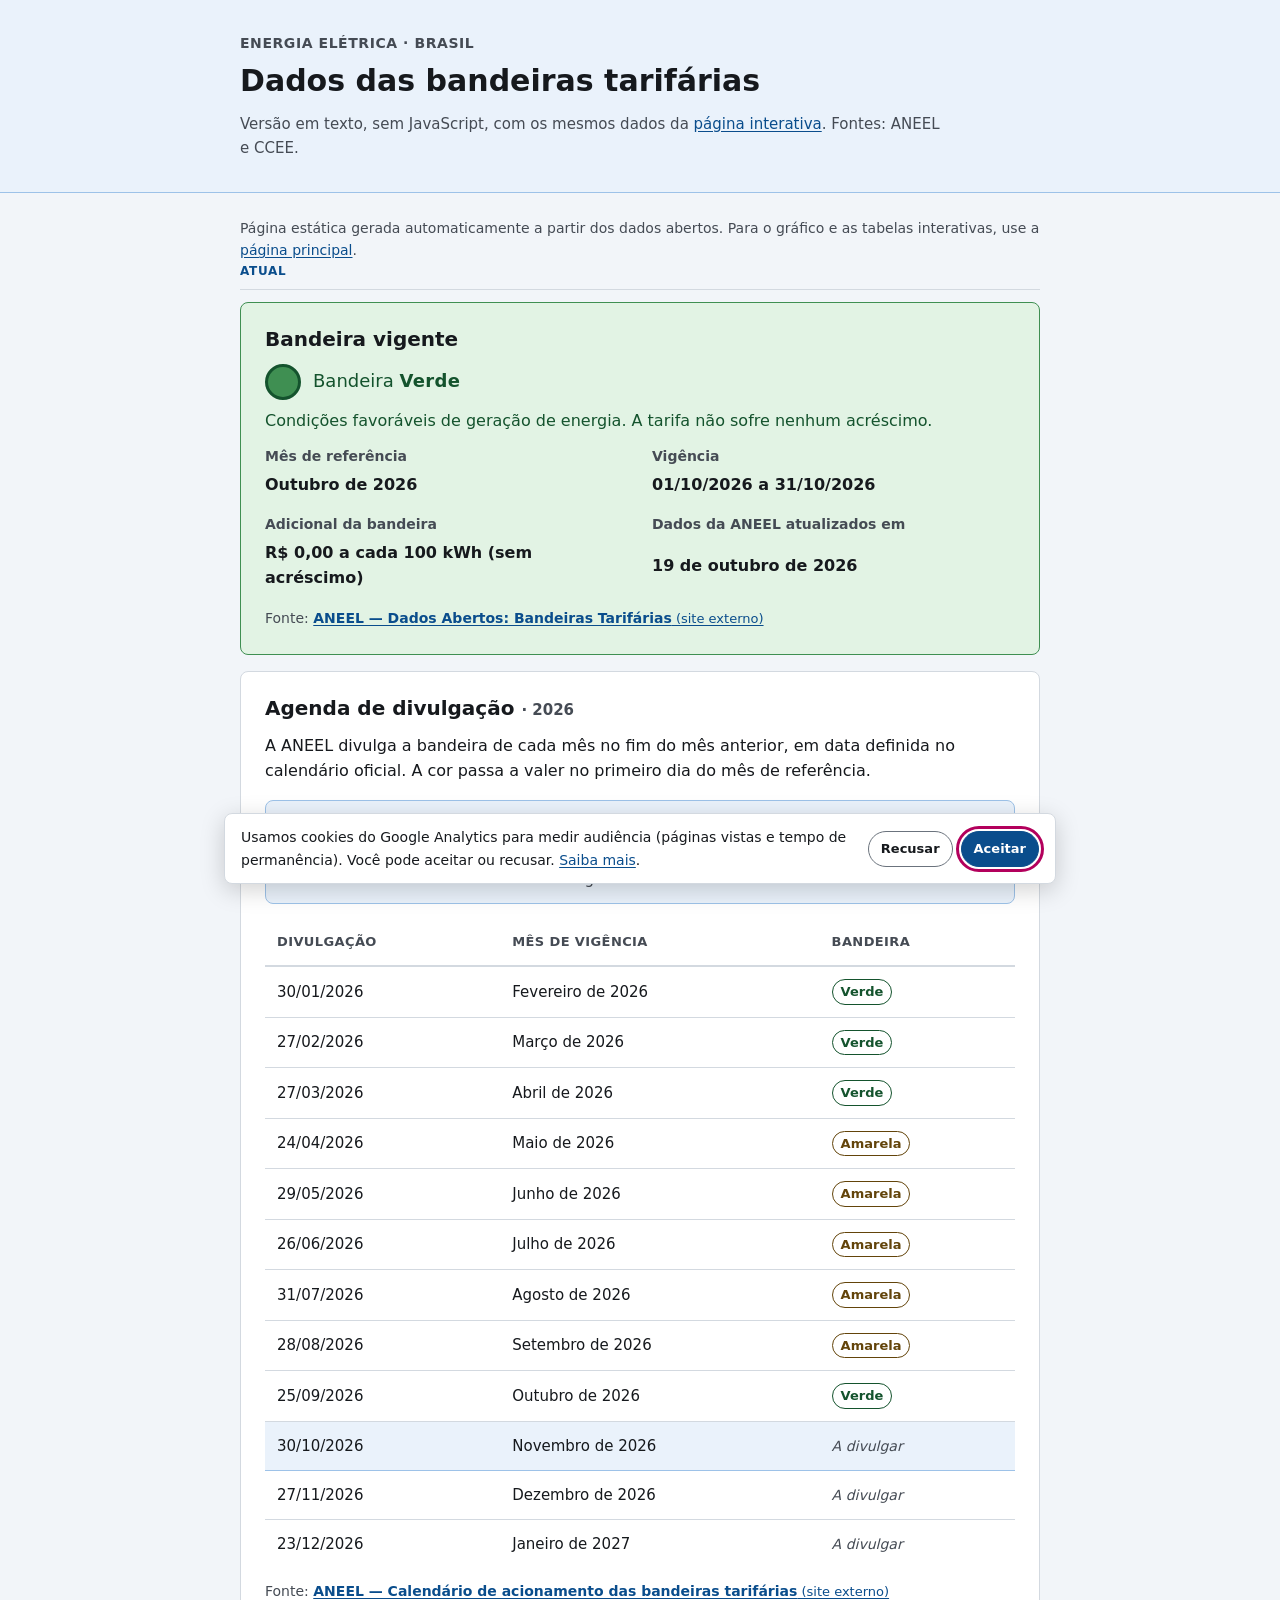
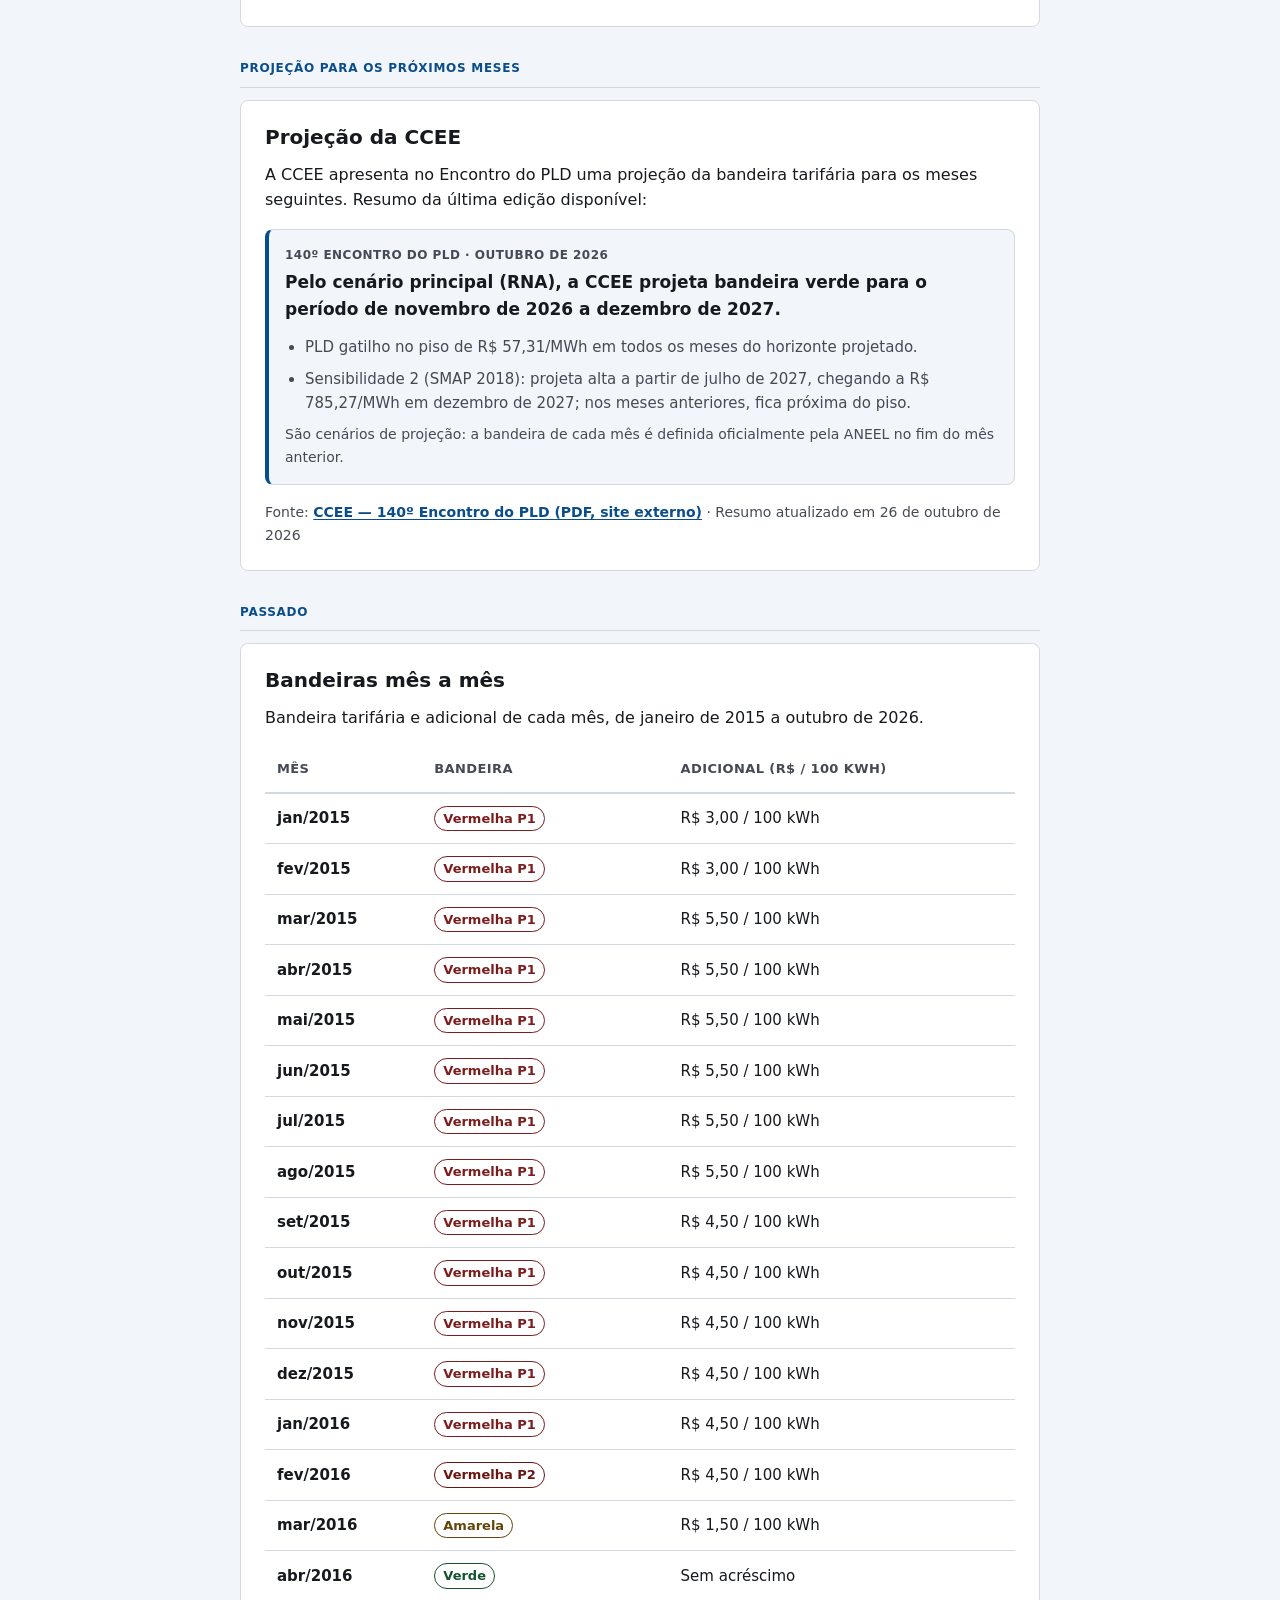
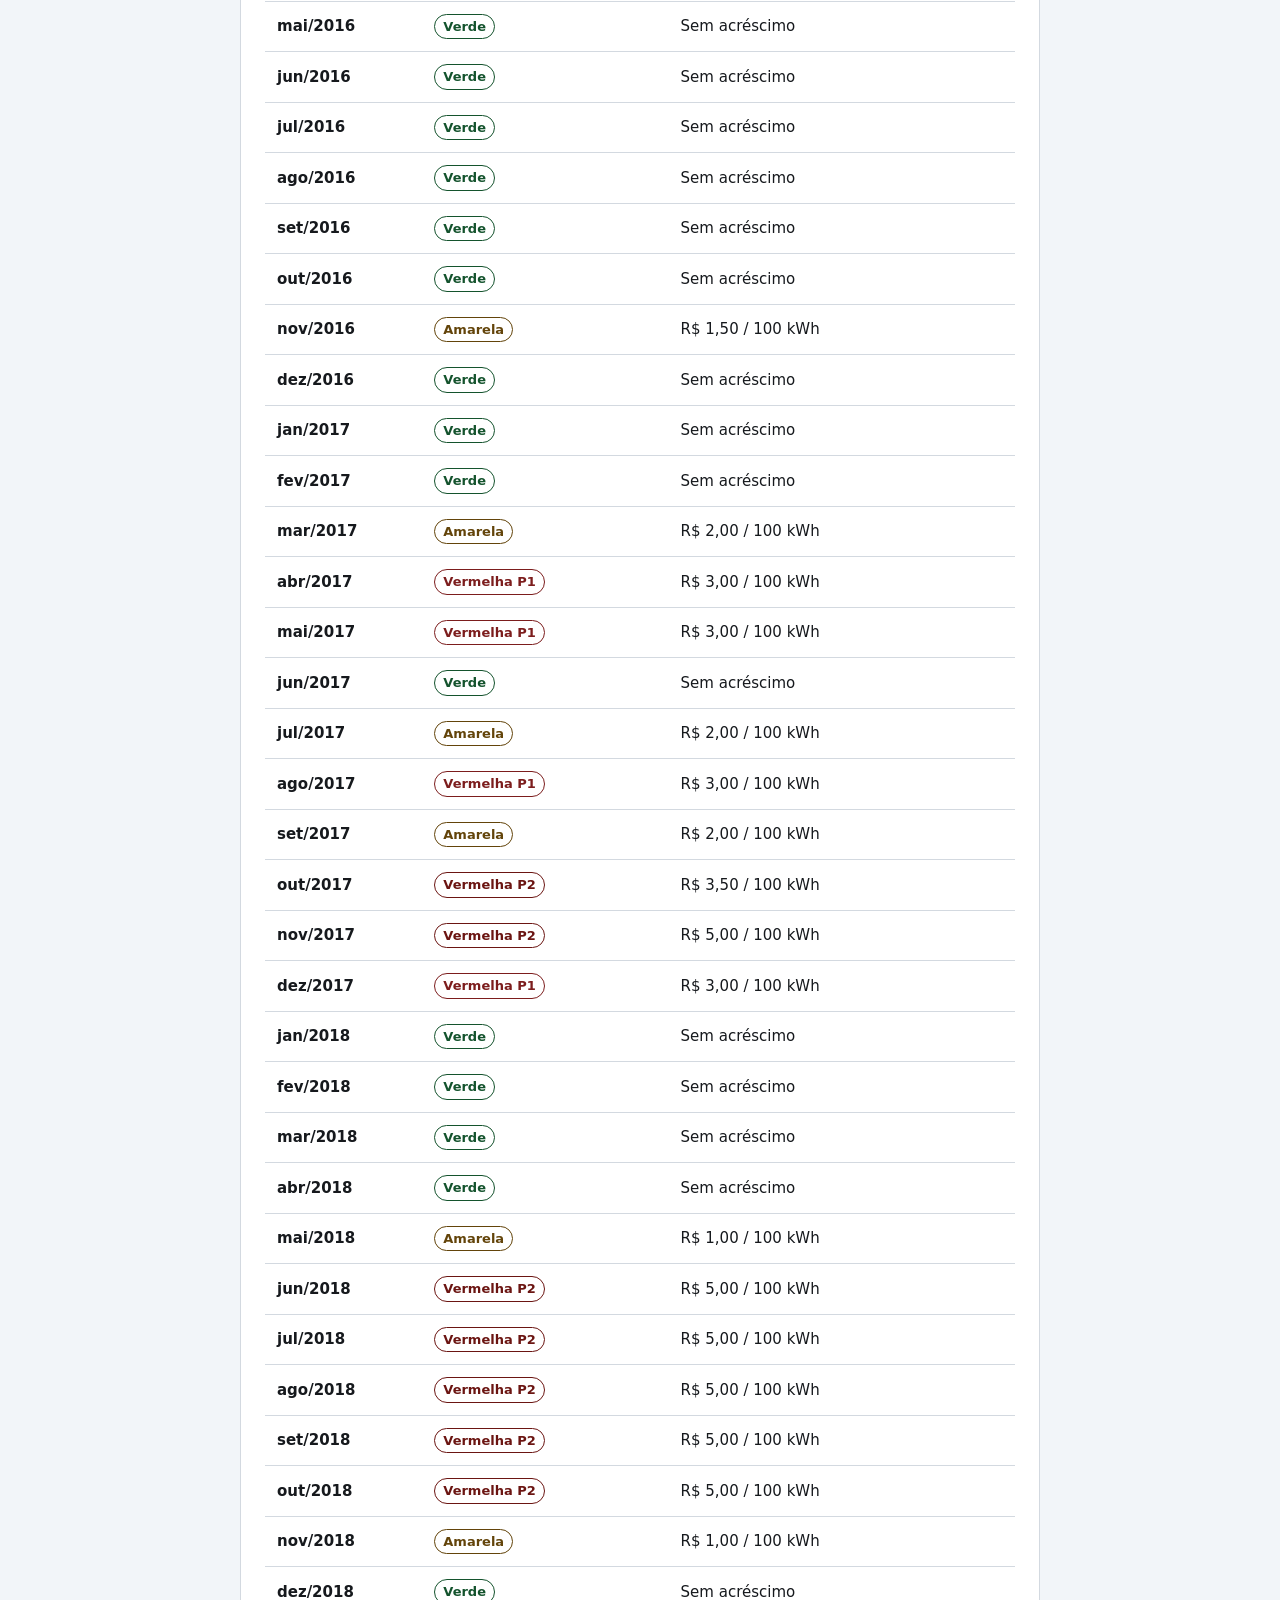
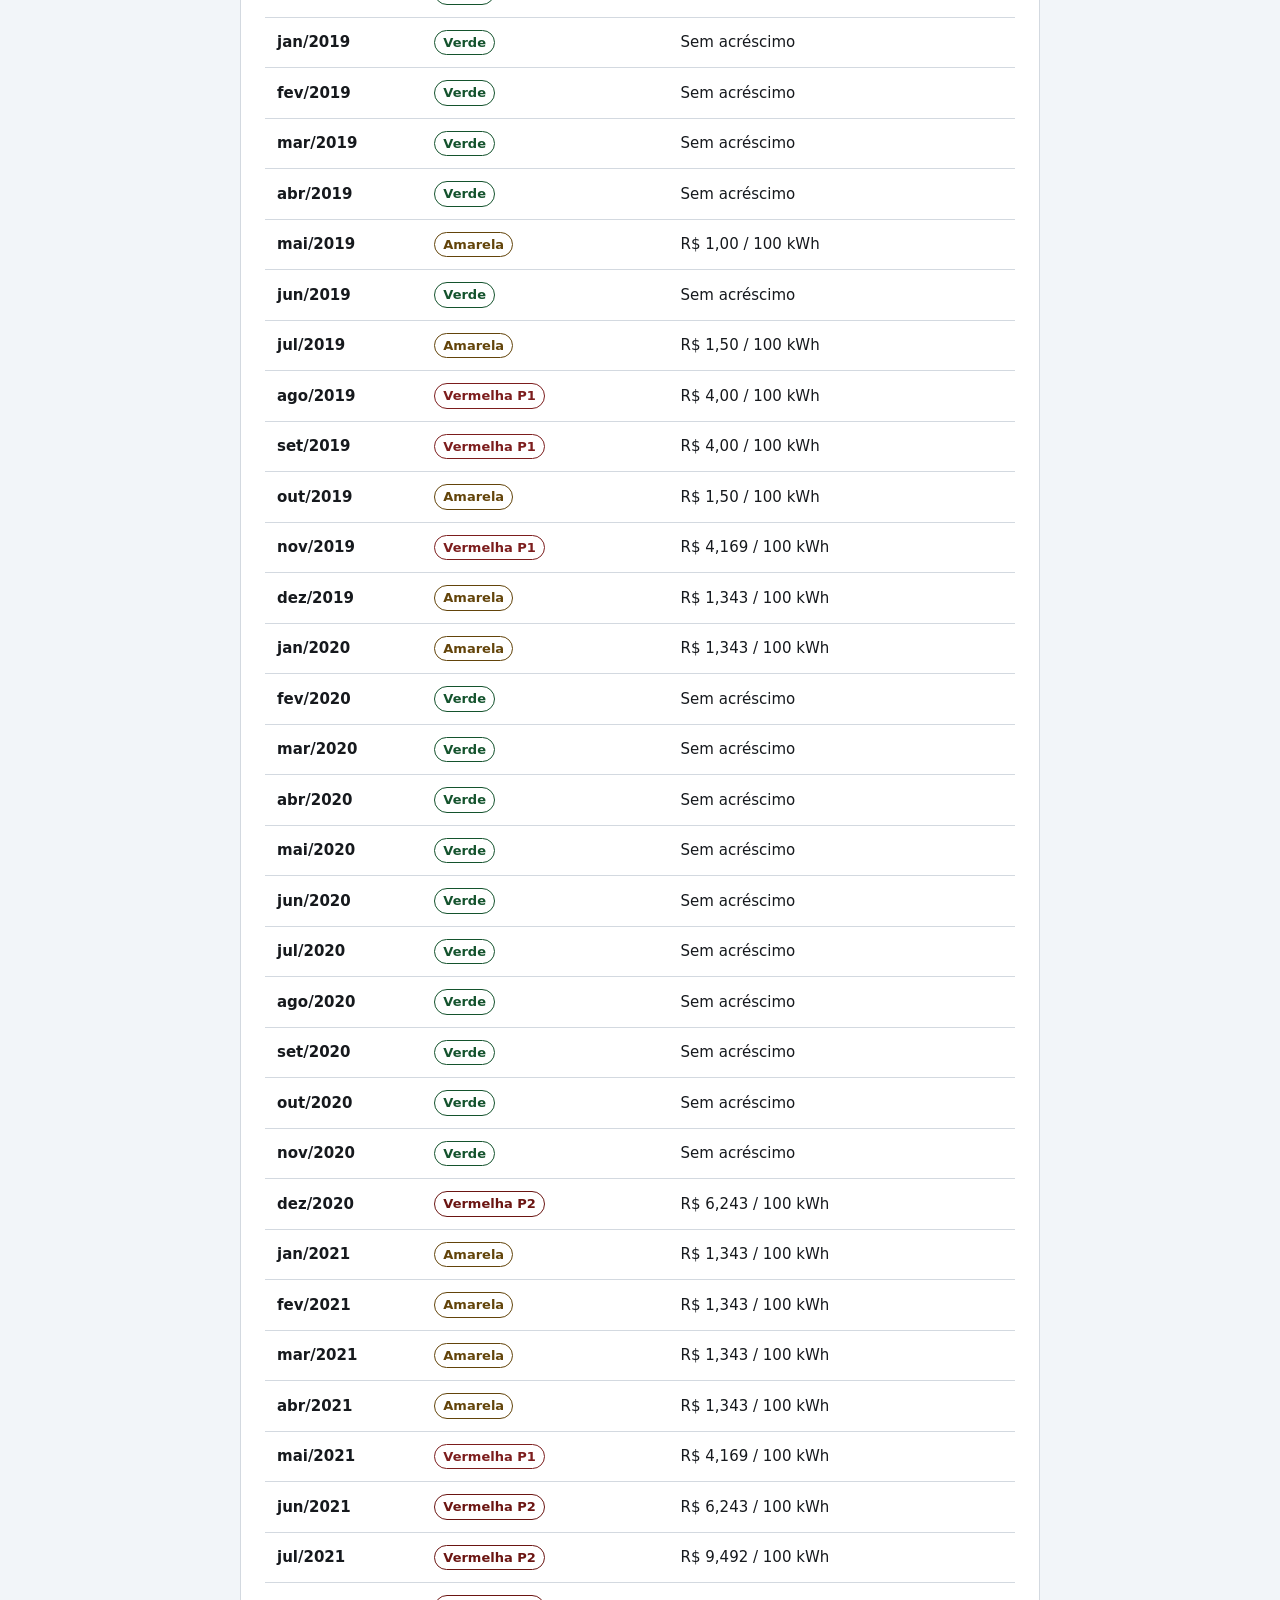
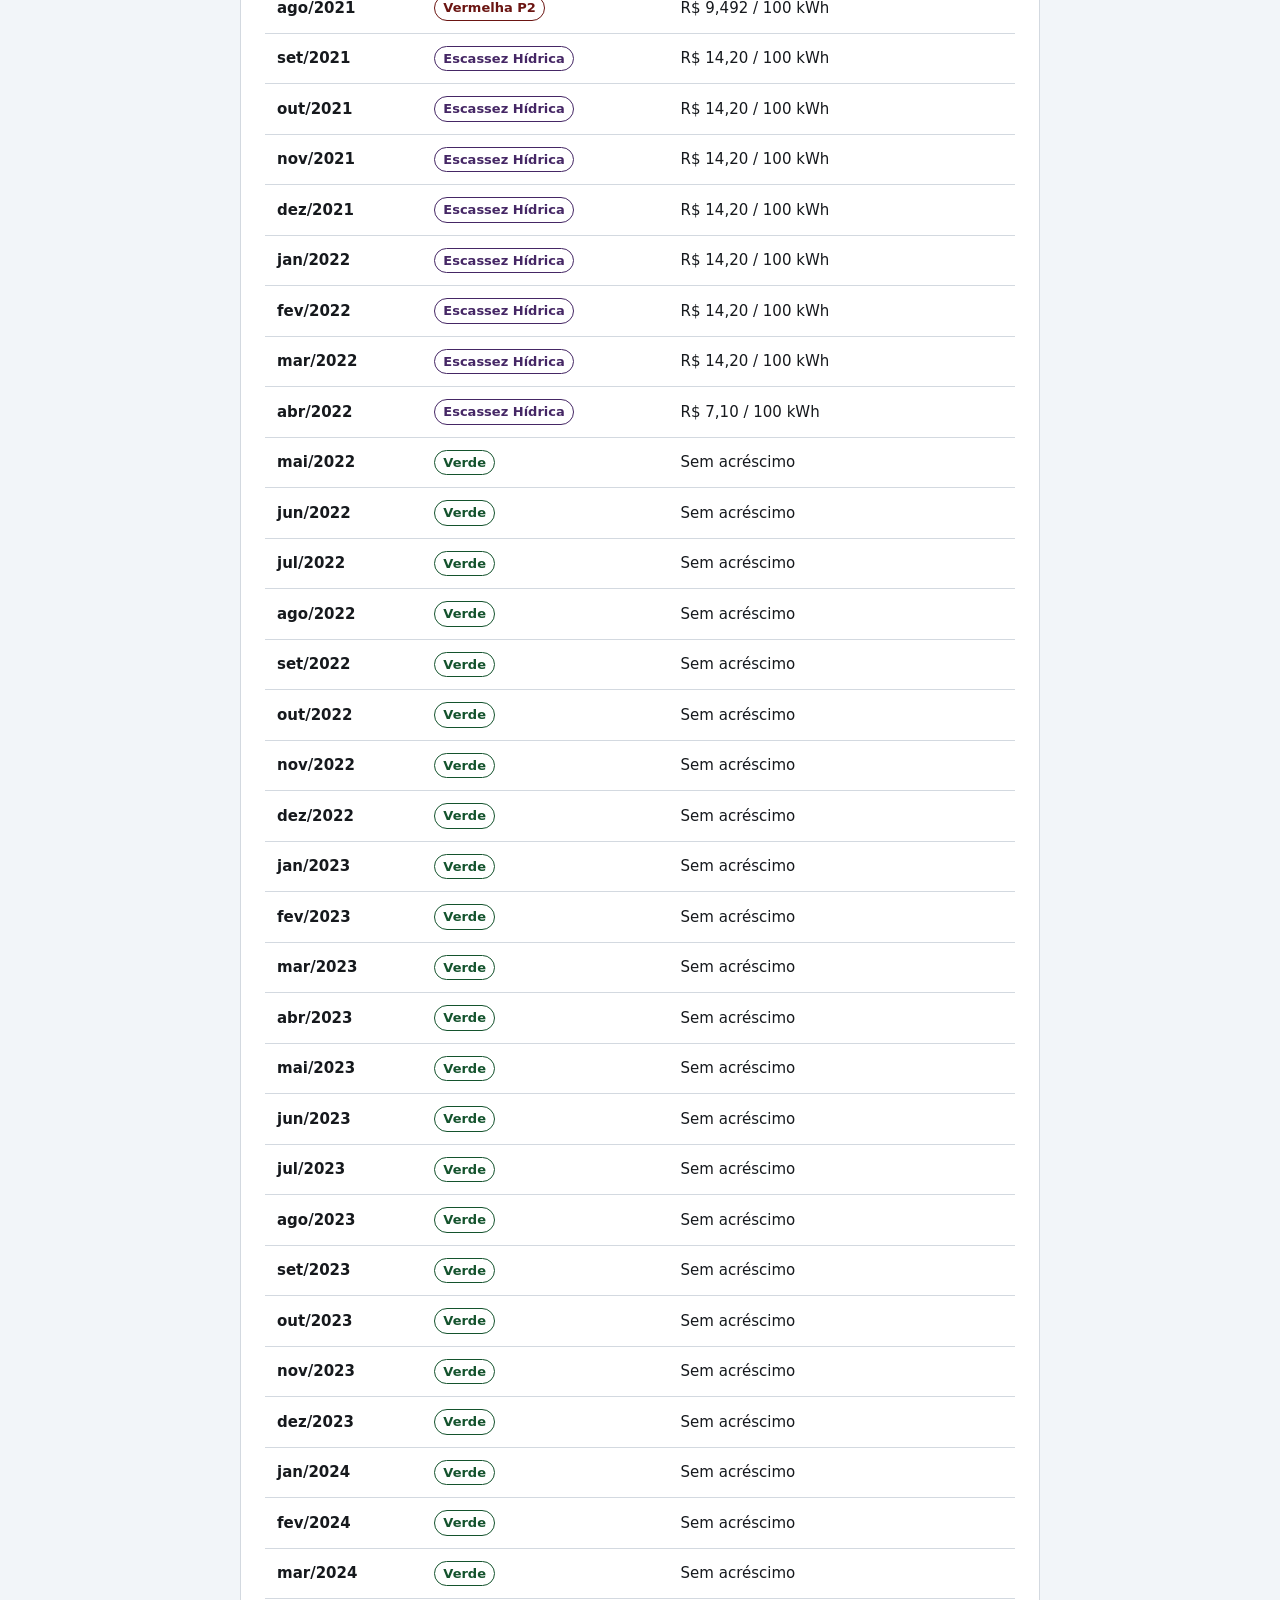
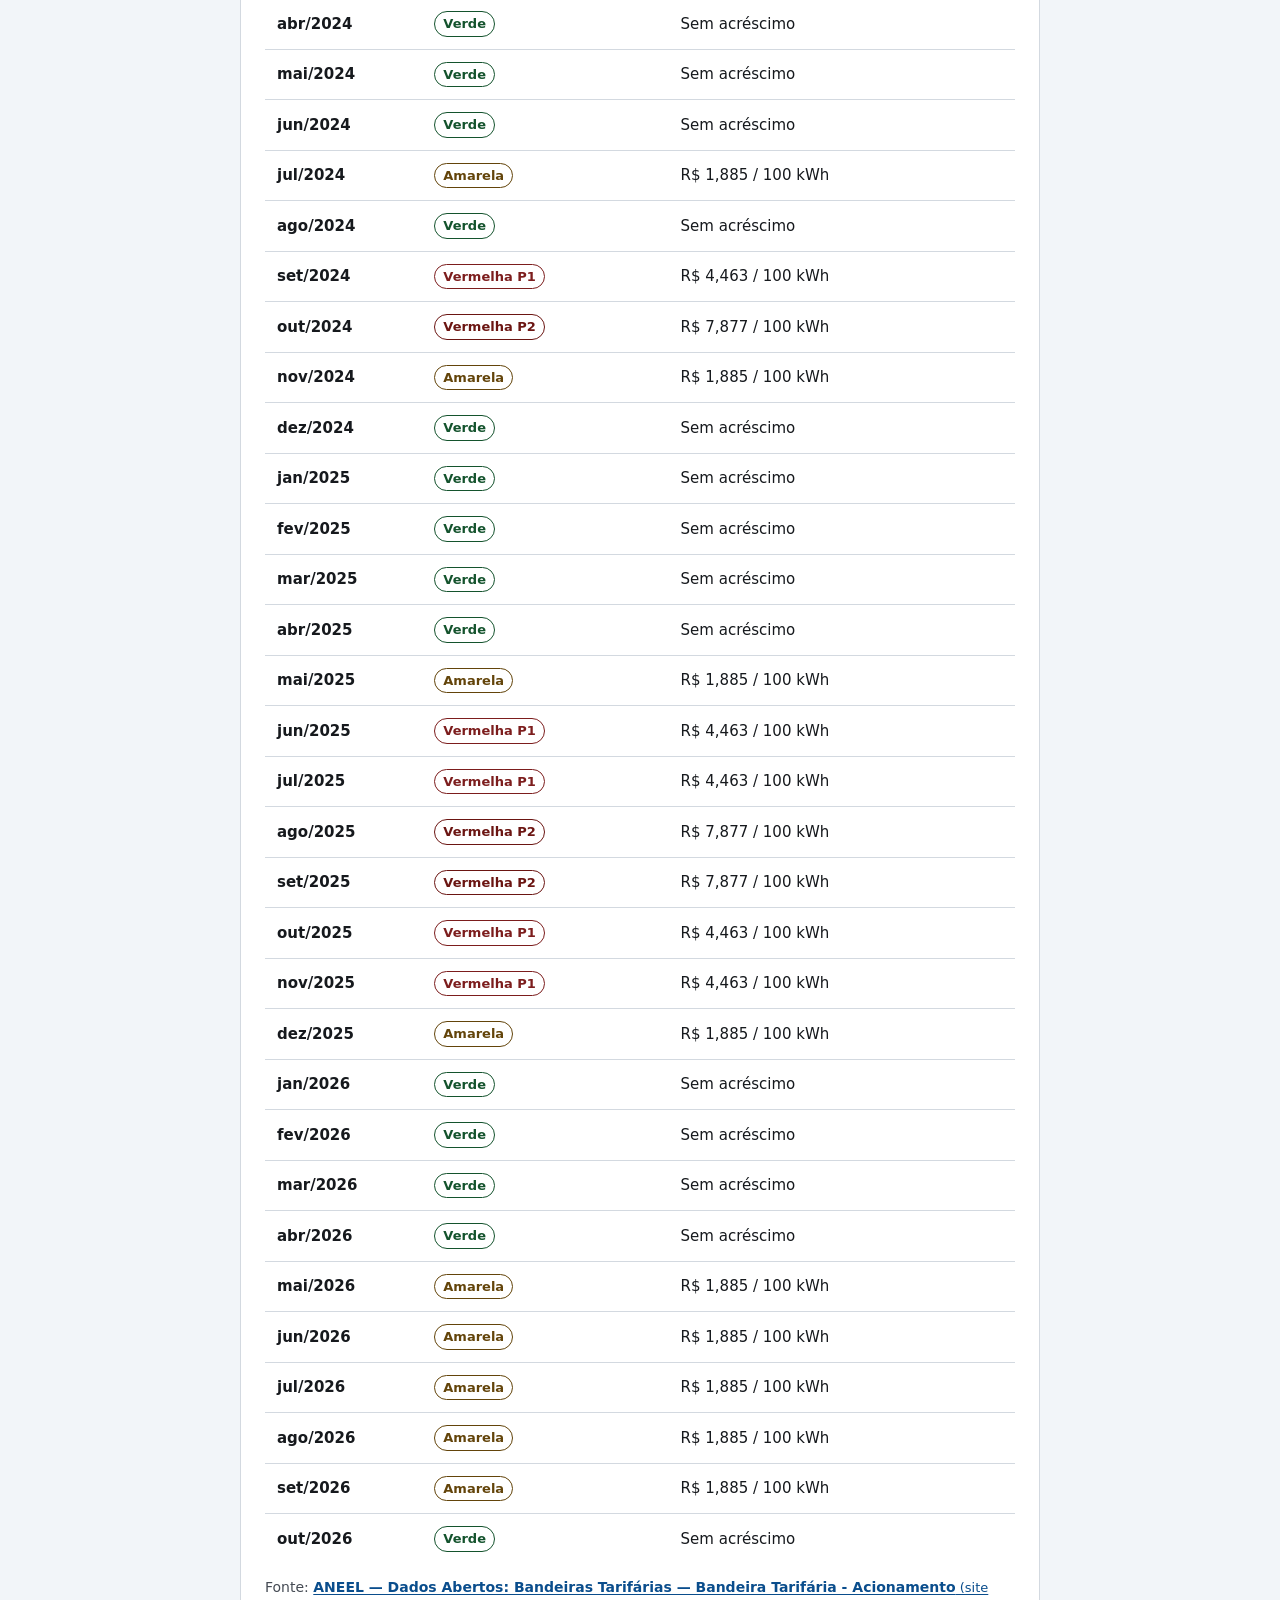
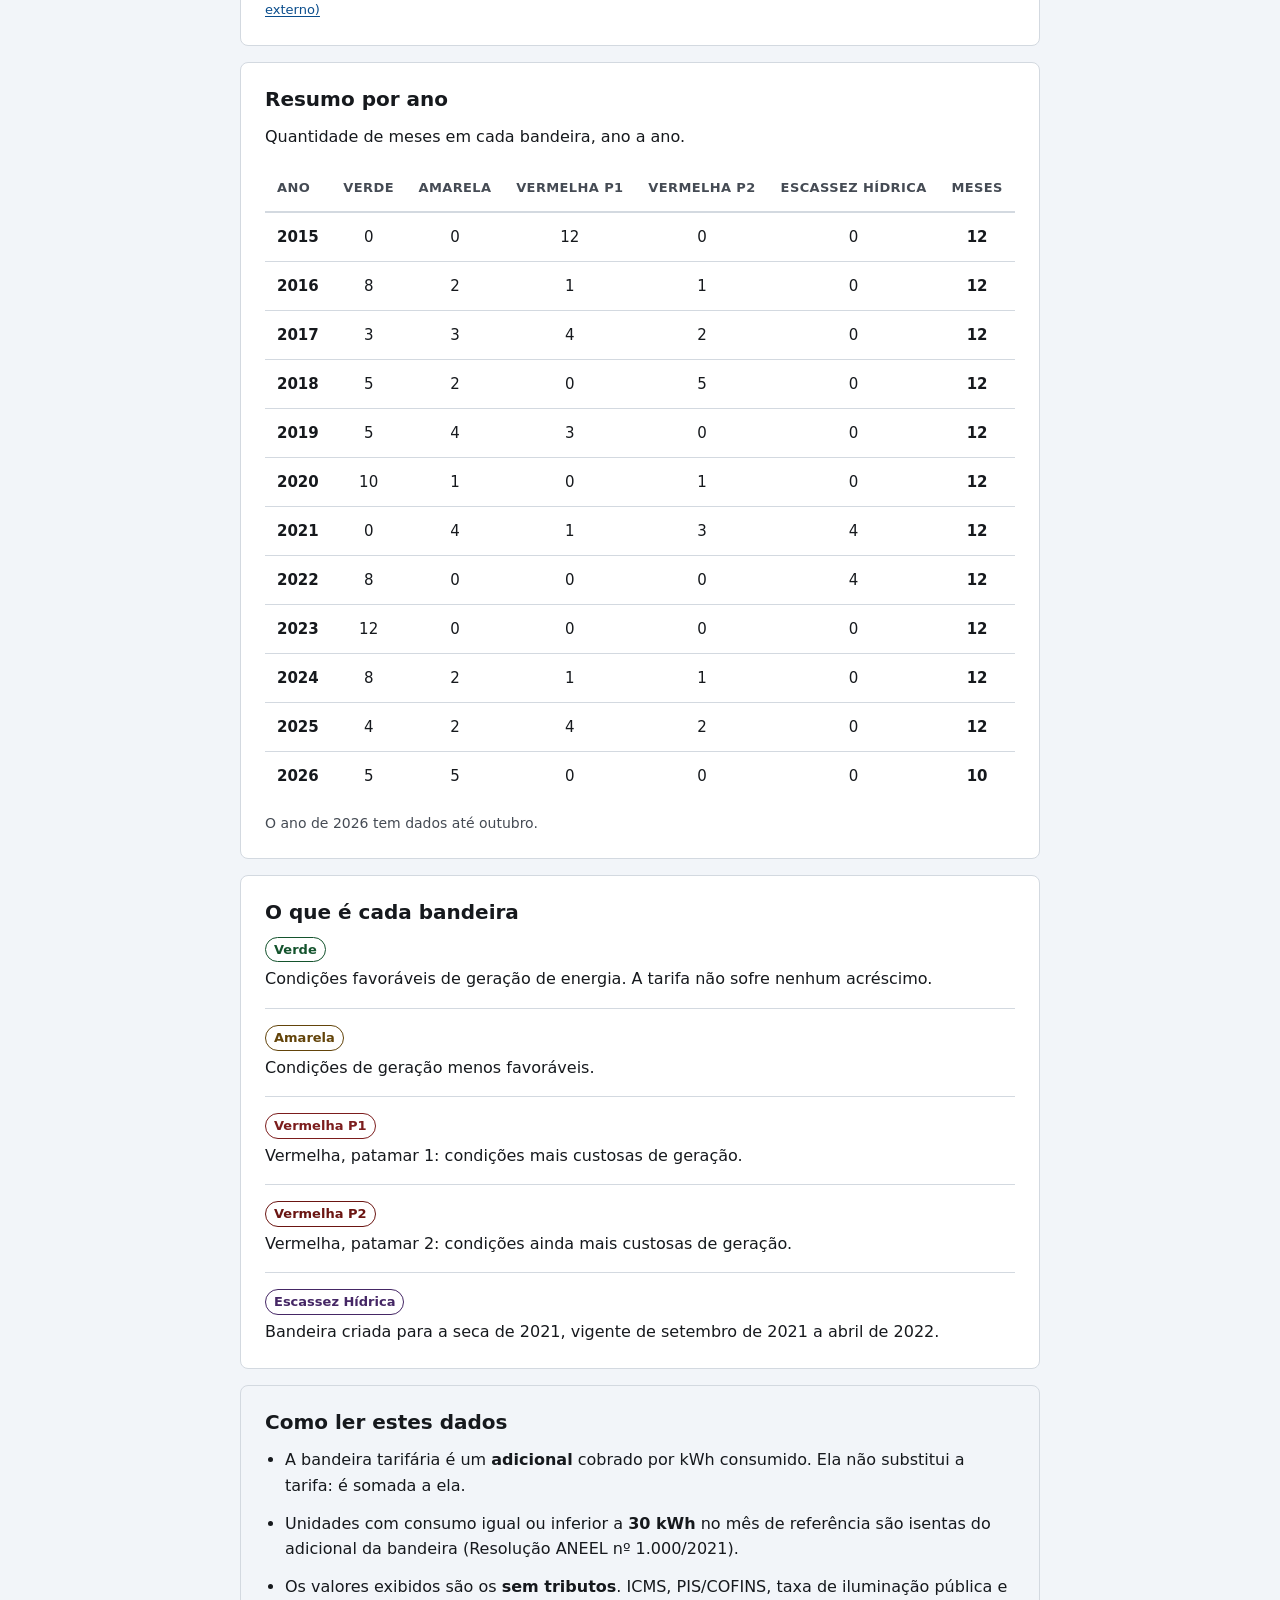
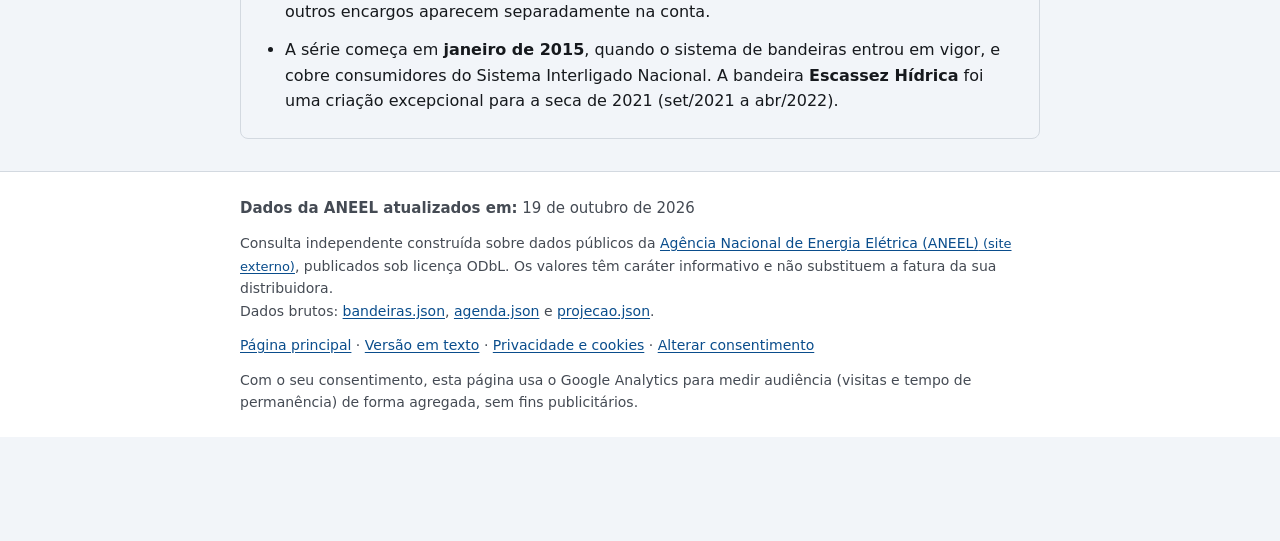
==== commit c9e563a9: "Adiciona consentimento do GA, validacao dos dados e dependencias do CI - Banner de consentimento; GA" ====
--- a/dados.html
+++ b/dados.html
@@ -10,16 +10,7 @@
 <meta name="theme-color" content="#0a4d8c">
 <link rel="icon" href="favicon.svg" type="image/svg+xml">
 <link rel="icon" href="favicon-96.png" sizes="96x96" type="image/png">
-<link rel="preconnect" href="https://www.googletagmanager.com">
-<link rel="stylesheet" href="bandeiras.css?v=8">
-<!-- Google tag (gtag.js) -->
-<script async src="https://www.googletagmanager.com/gtag/js?id=G-L1BM28TN18"></script>
-<script>
-  window.dataLayer = window.dataLayer || [];
-  function gtag(){dataLayer.push(arguments);}
-  gtag('js', new Date());
-  gtag('config', 'G-L1BM28TN18');
-</script>
+<link rel="stylesheet" href="bandeiras.css?v=10">
 </head>
 <body>
 
@@ -373,12 +364,20 @@
       <a href="data/agenda.json">agenda.json</a> e
       <a href="data/projecao.json">projecao.json</a>.
     </p>
+    <p class="rodape-nota rodape-links">
+      <a href="./">Página principal</a> ·
+      <a href="dados.html">Versão em texto</a> ·
+      <a href="privacidade.html">Privacidade e cookies</a> ·
+      <button type="button" class="link-botao" data-cookies>Alterar consentimento</button>
+    </p>
     <p class="rodape-nota rodape-analytics">
-      Esta página usa o Google Analytics para medir audiência (visitas e tempo de permanência)
-      de forma agregada, sem fins publicitários.
+      Com o seu consentimento, esta página usa o Google Analytics para medir audiência
+      (visitas e tempo de permanência) de forma agregada, sem fins publicitários.
     </p>
   </div>
 </footer>
+
+<script src="consentimento.js?v=2"></script>
 
 </body>
 </html>
--- a/bandeiras.css
+++ b/bandeiras.css
@@ -701,7 +701,78 @@
 .verificado { margin-bottom: var(--espaco-3); font-size: 0.9375rem; }
 .rodape-nota { margin: 0; }
 .rodape-dados { margin-top: var(--espaco-3); }
+.rodape-links { margin-top: var(--espaco-3); }
 .rodape-analytics { margin-top: var(--espaco-3); }
+
+.link-botao {
+  padding: 0;
+  font: inherit;
+  color: var(--cor-primaria);
+  background: none;
+  border: 0;
+  text-decoration: underline;
+  text-underline-offset: 0.15em;
+  cursor: pointer;
+}
+.link-botao:hover { color: var(--cor-primaria-escura); }
+
+/* ---------- Consentimento de cookies ---------- */
+.consent {
+  position: fixed;
+  left: var(--espaco-4);
+  right: var(--espaco-4);
+  bottom: var(--espaco-4);
+  z-index: 50;
+  display: flex;
+  flex-wrap: wrap;
+  align-items: center;
+  gap: var(--espaco-3);
+  max-width: var(--largura-max);
+  margin-inline: auto;
+  padding: var(--espaco-3) var(--espaco-4);
+  background: var(--cor-fundo);
+  border: 1px solid var(--cor-borda);
+  border-radius: var(--raio);
+  box-shadow: 0 6px 24px rgba(0, 0, 0, 0.18);
+}
+.consent-texto {
+  flex: 1 1 20rem;
+  margin: 0;
+  font-size: 0.875rem;
+}
+.consent-acoes {
+  display: flex;
+  gap: var(--espaco-2);
+  margin-left: auto;
+}
+.consent-botao {
+  min-height: 2.25rem;
+  padding: var(--espaco-1) var(--espaco-3);
+  font-family: inherit;
+  font-size: 0.8125rem;
+  font-weight: 700;
+  color: var(--cor-texto);
+  background: var(--cor-fundo);
+  border: 1px solid var(--cor-borda-campo);
+  border-radius: 999px;
+  cursor: pointer;
+}
+.consent-botao:hover { border-color: var(--cor-primaria); }
+.consent-aceitar {
+  color: var(--cor-fundo);
+  background: var(--cor-primaria);
+  border-color: var(--cor-primaria);
+}
+.consent-aceitar:hover {
+  color: var(--cor-fundo);
+  background: var(--cor-primaria-escura);
+  border-color: var(--cor-primaria-escura);
+}
+body.consent-visivel { padding-bottom: 11rem; }
+
+@media (min-width: 48rem) {
+  body.consent-visivel { padding-bottom: 6.5rem; }
+}
 
 /* ---------- Movimento reduzido ---------- */
 @media (prefers-reduced-motion: reduce) {
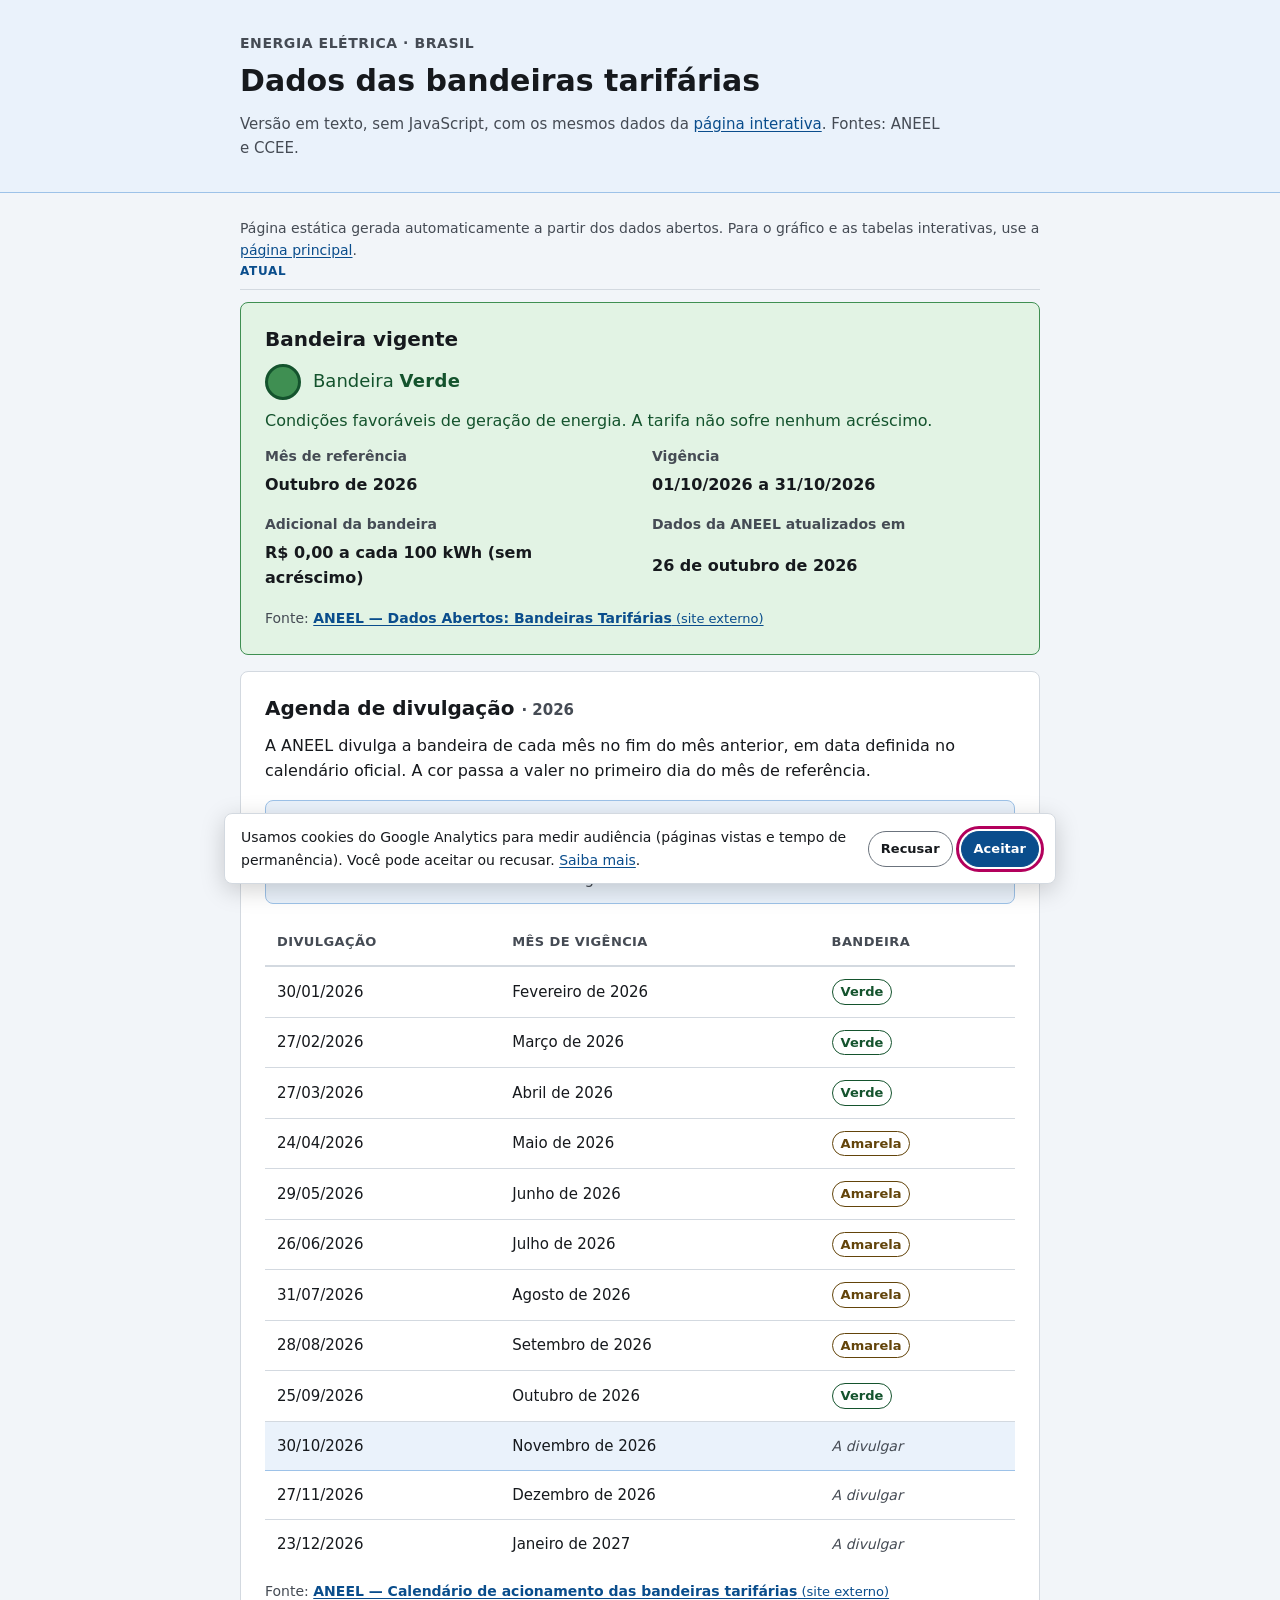
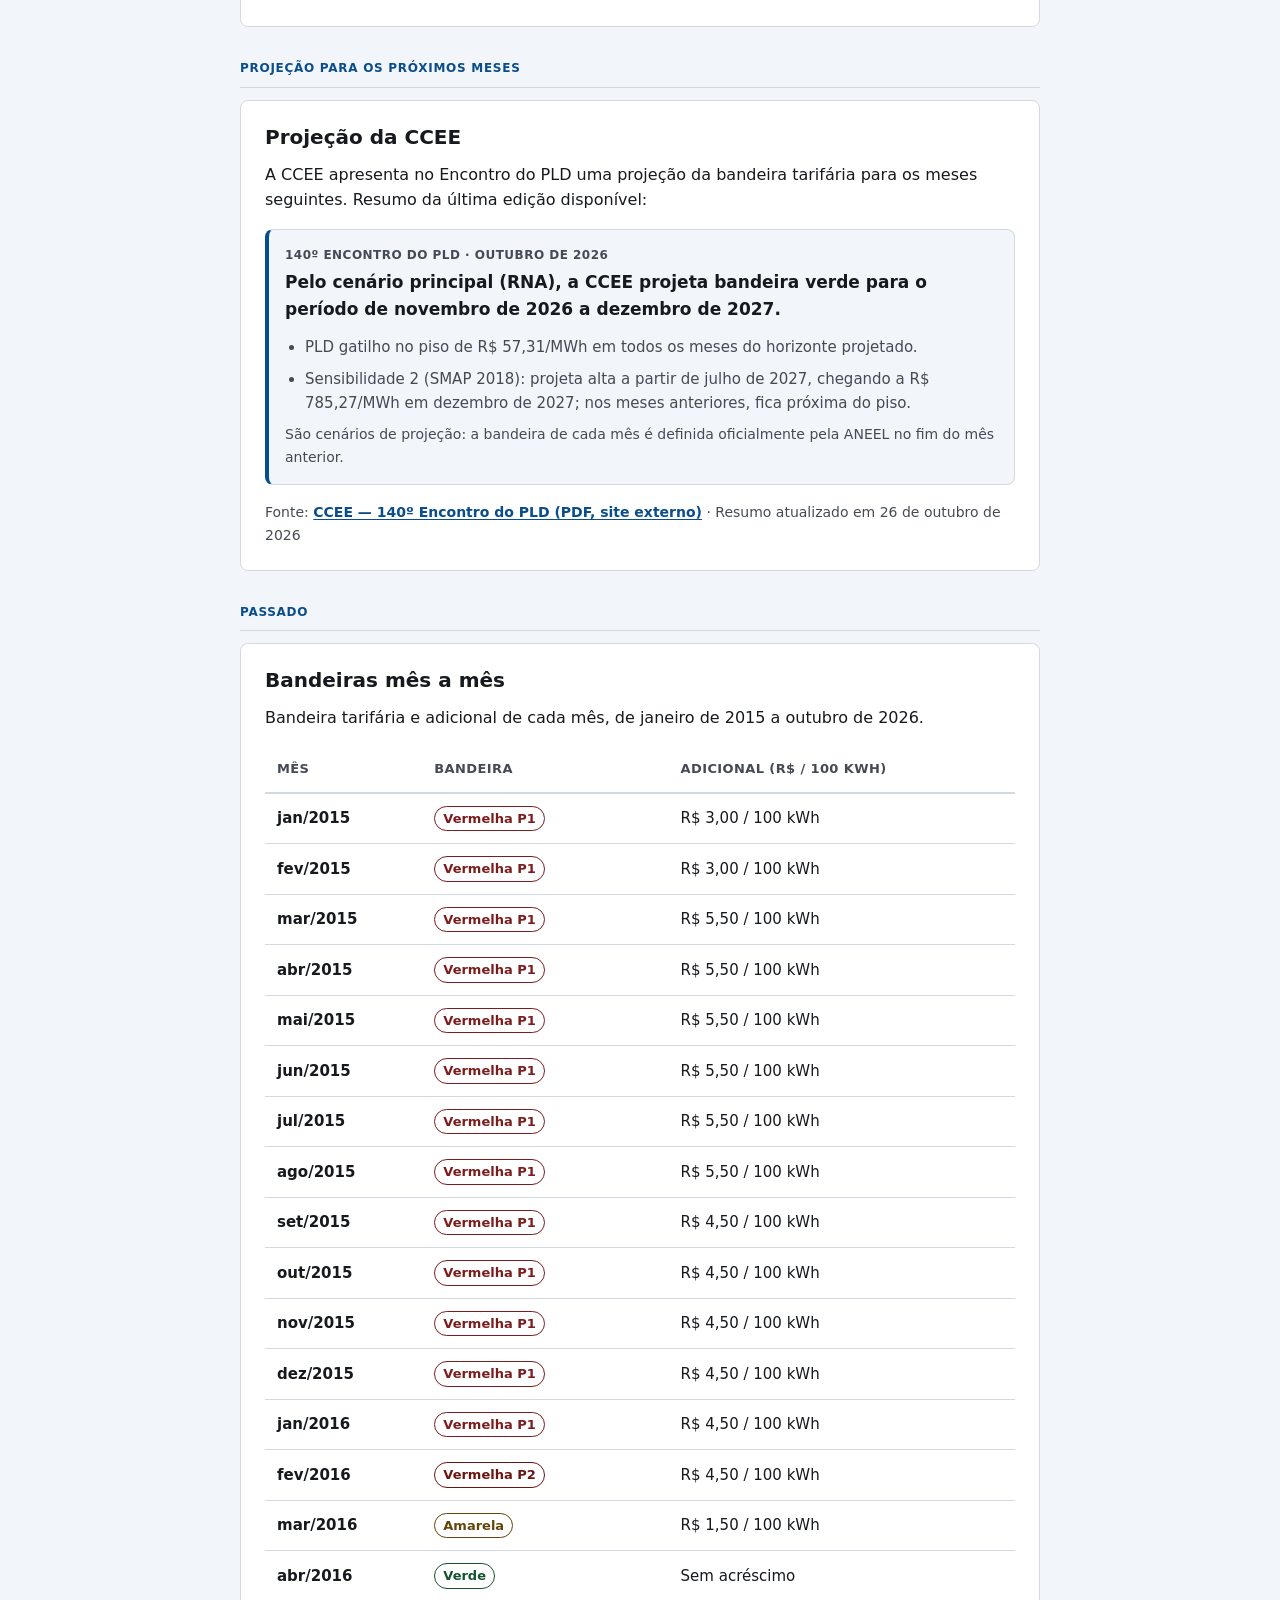
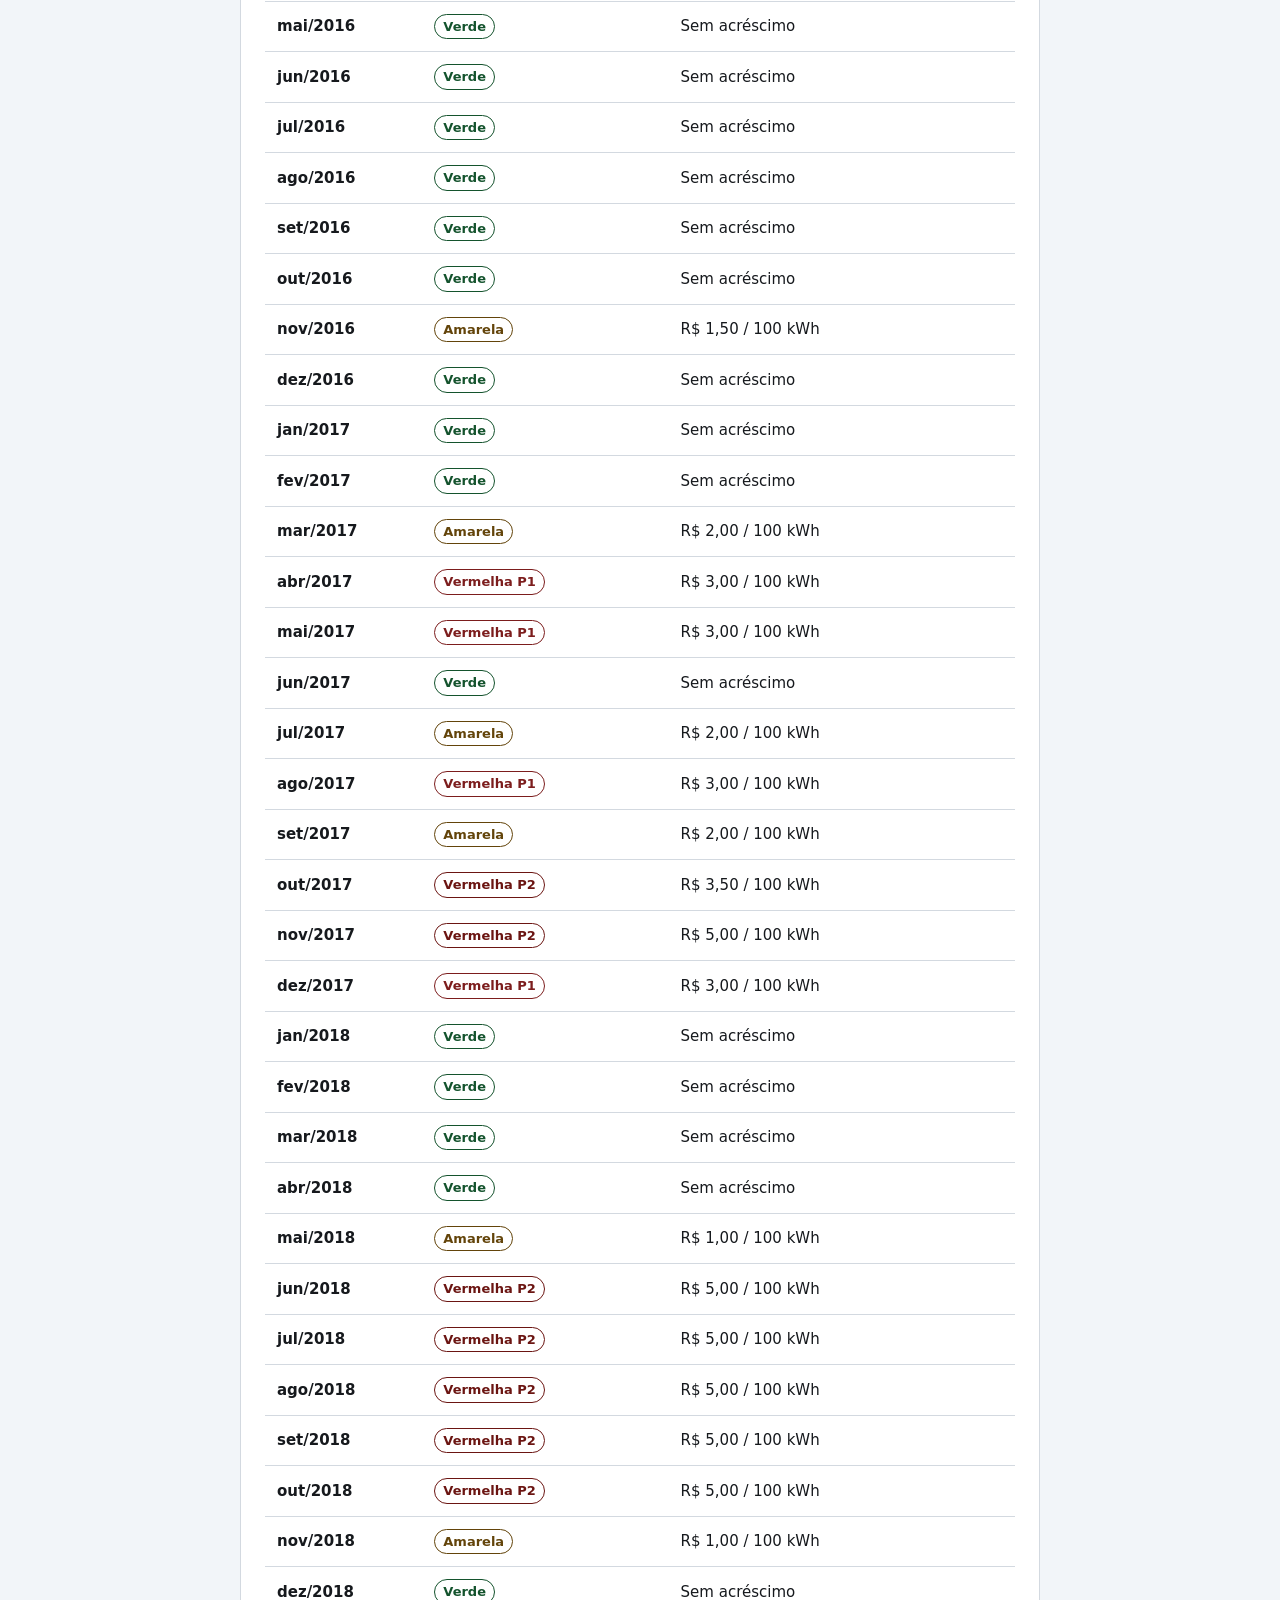
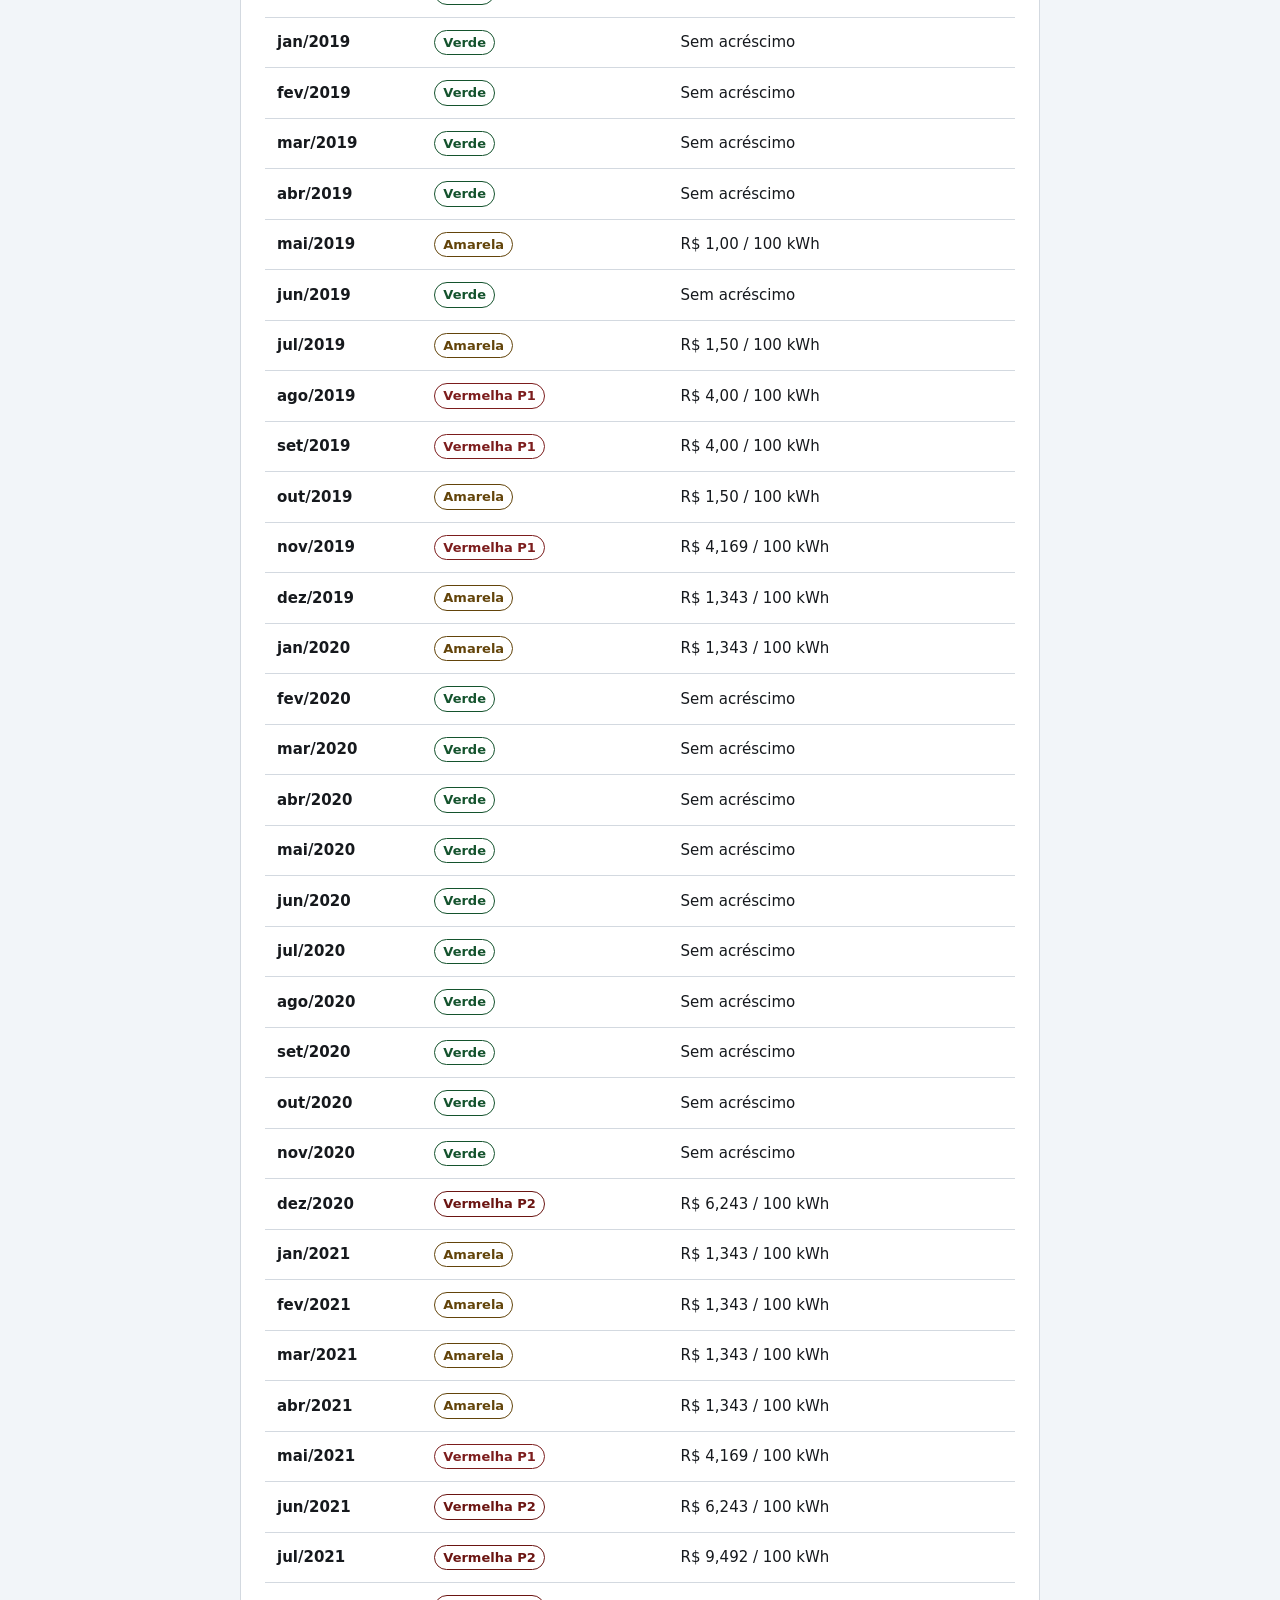
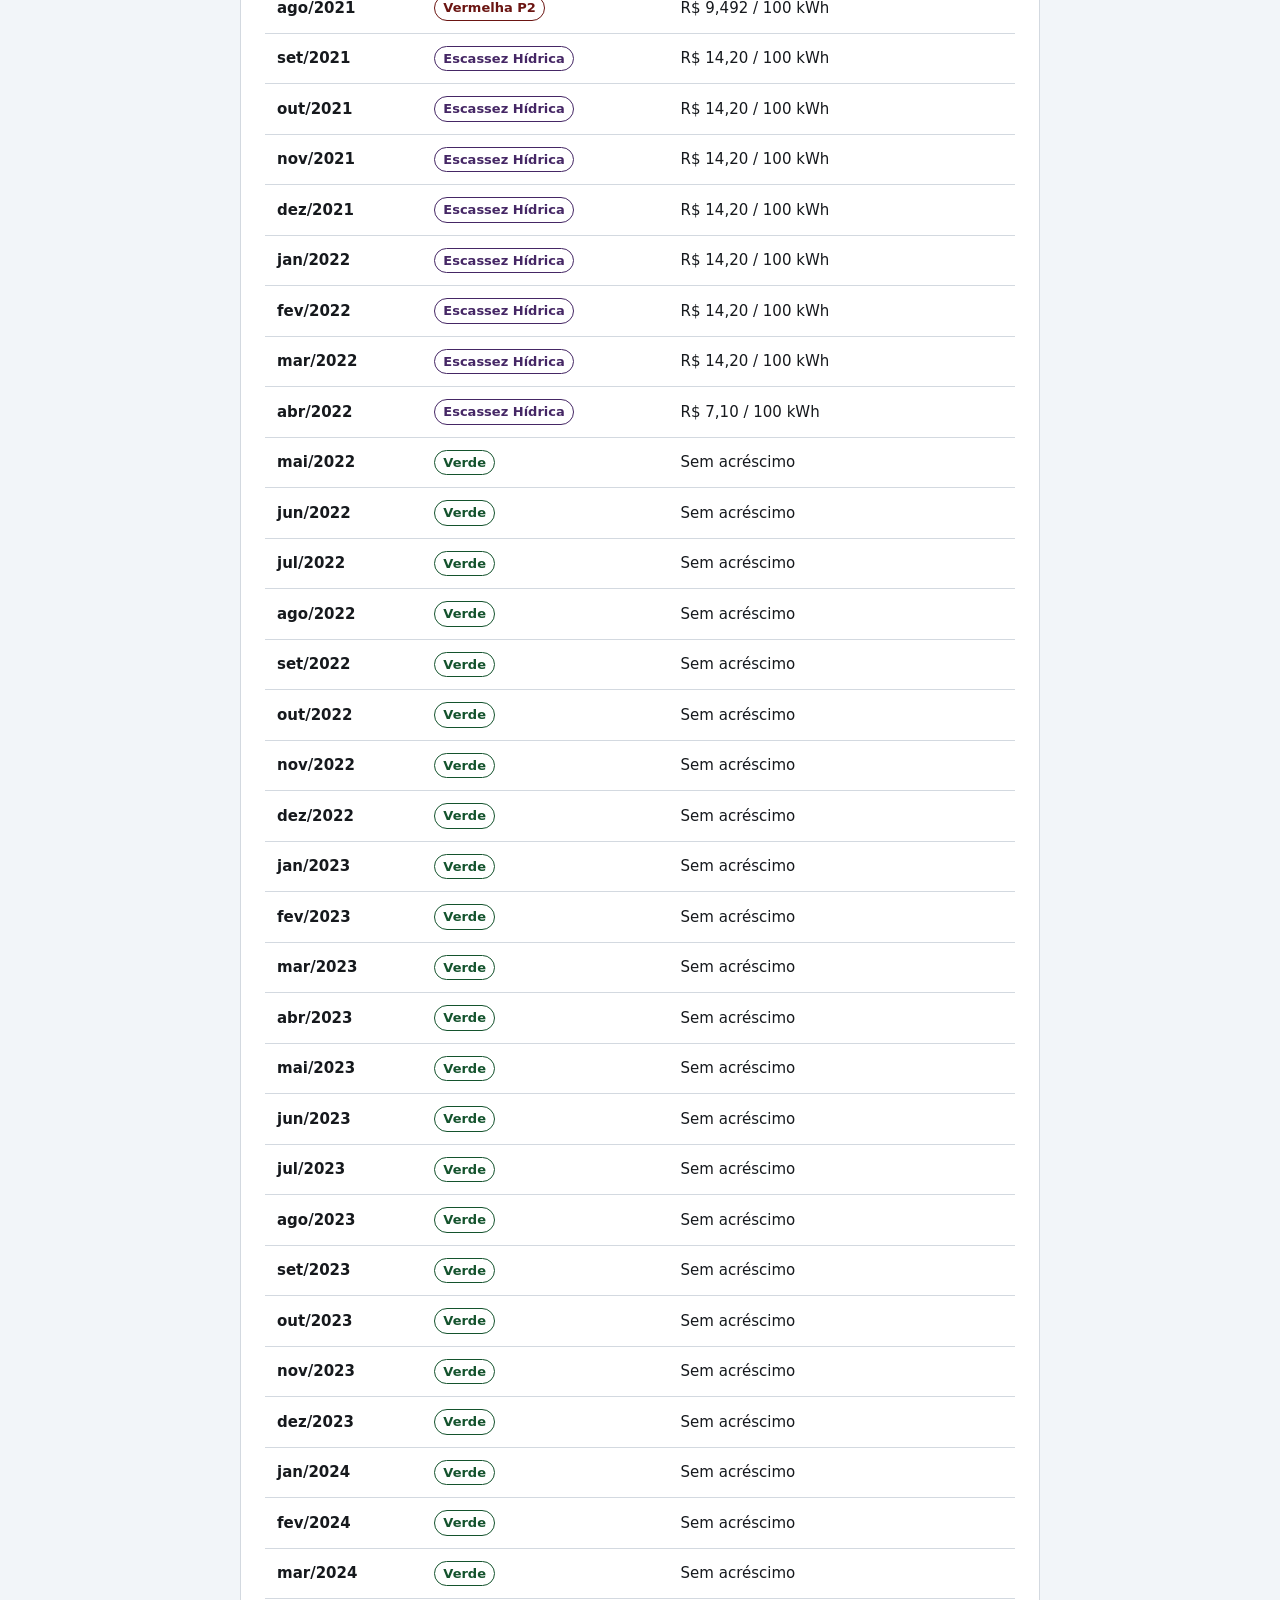
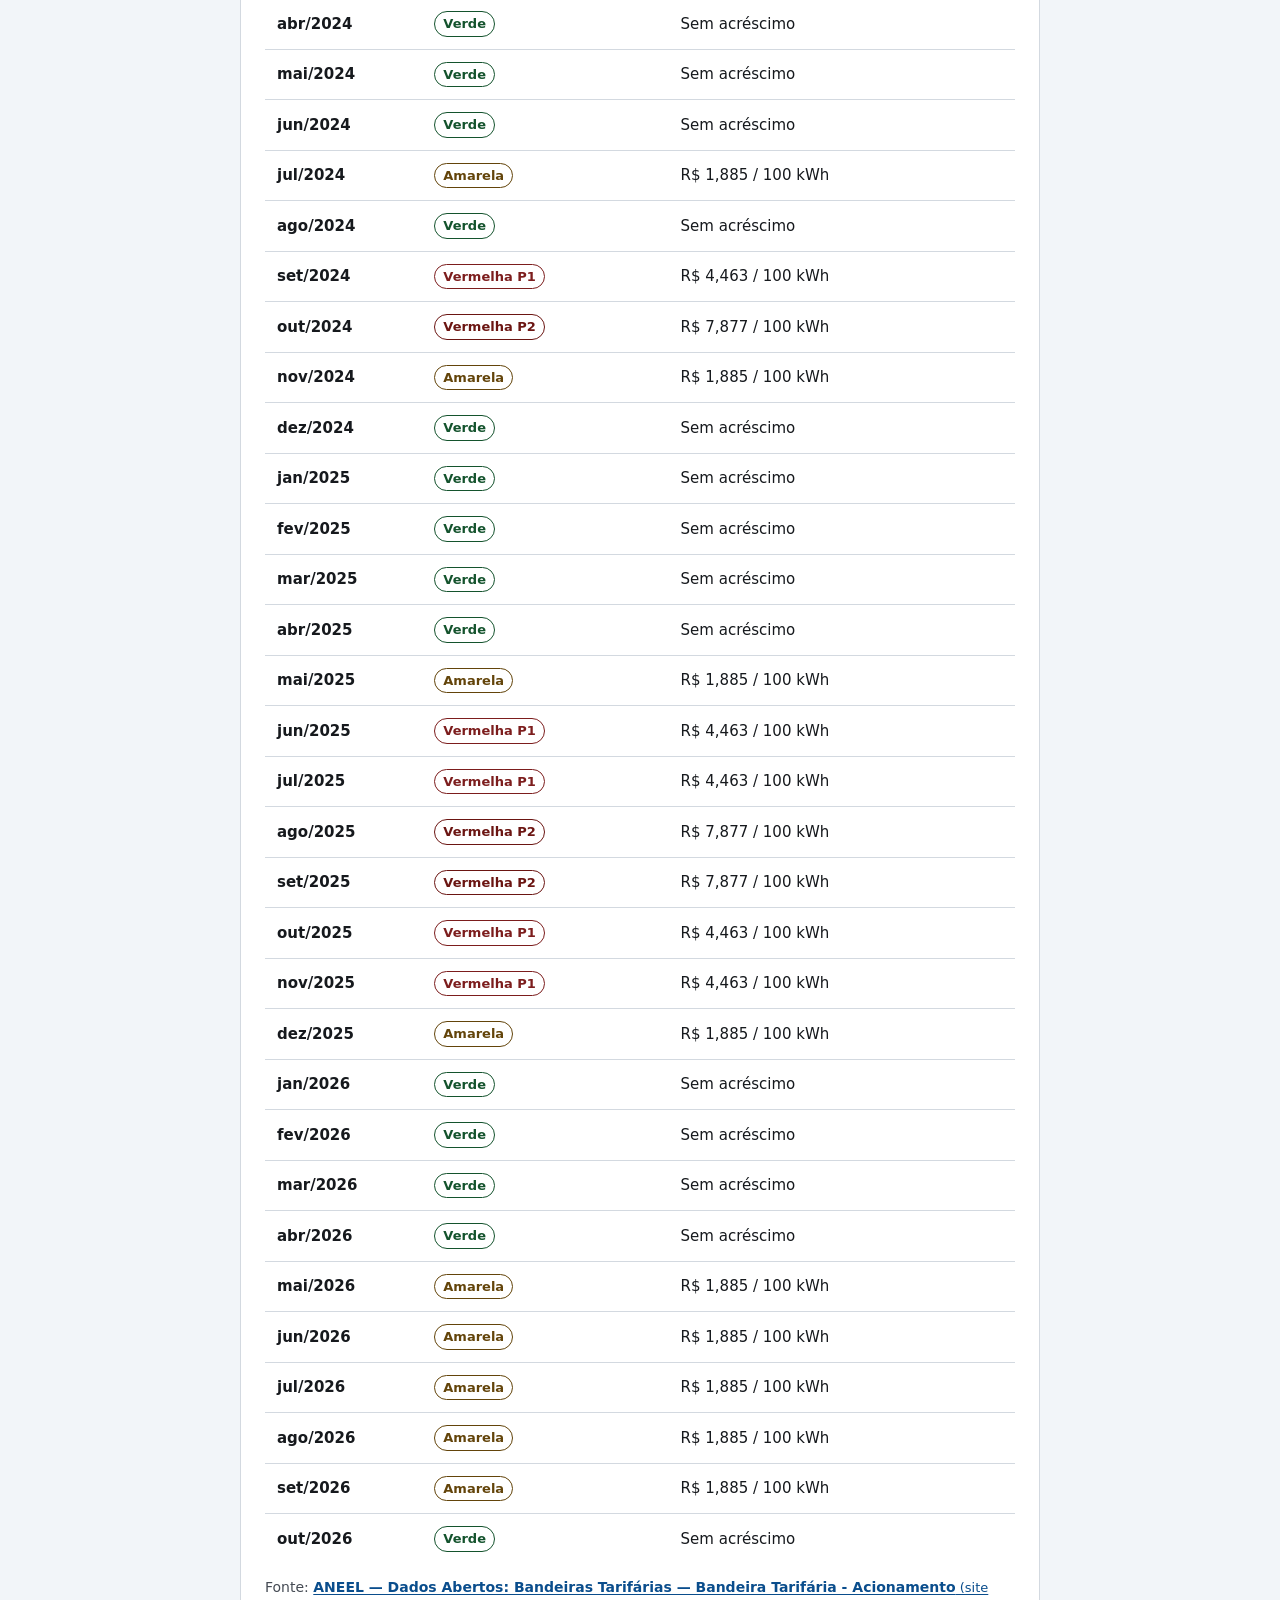
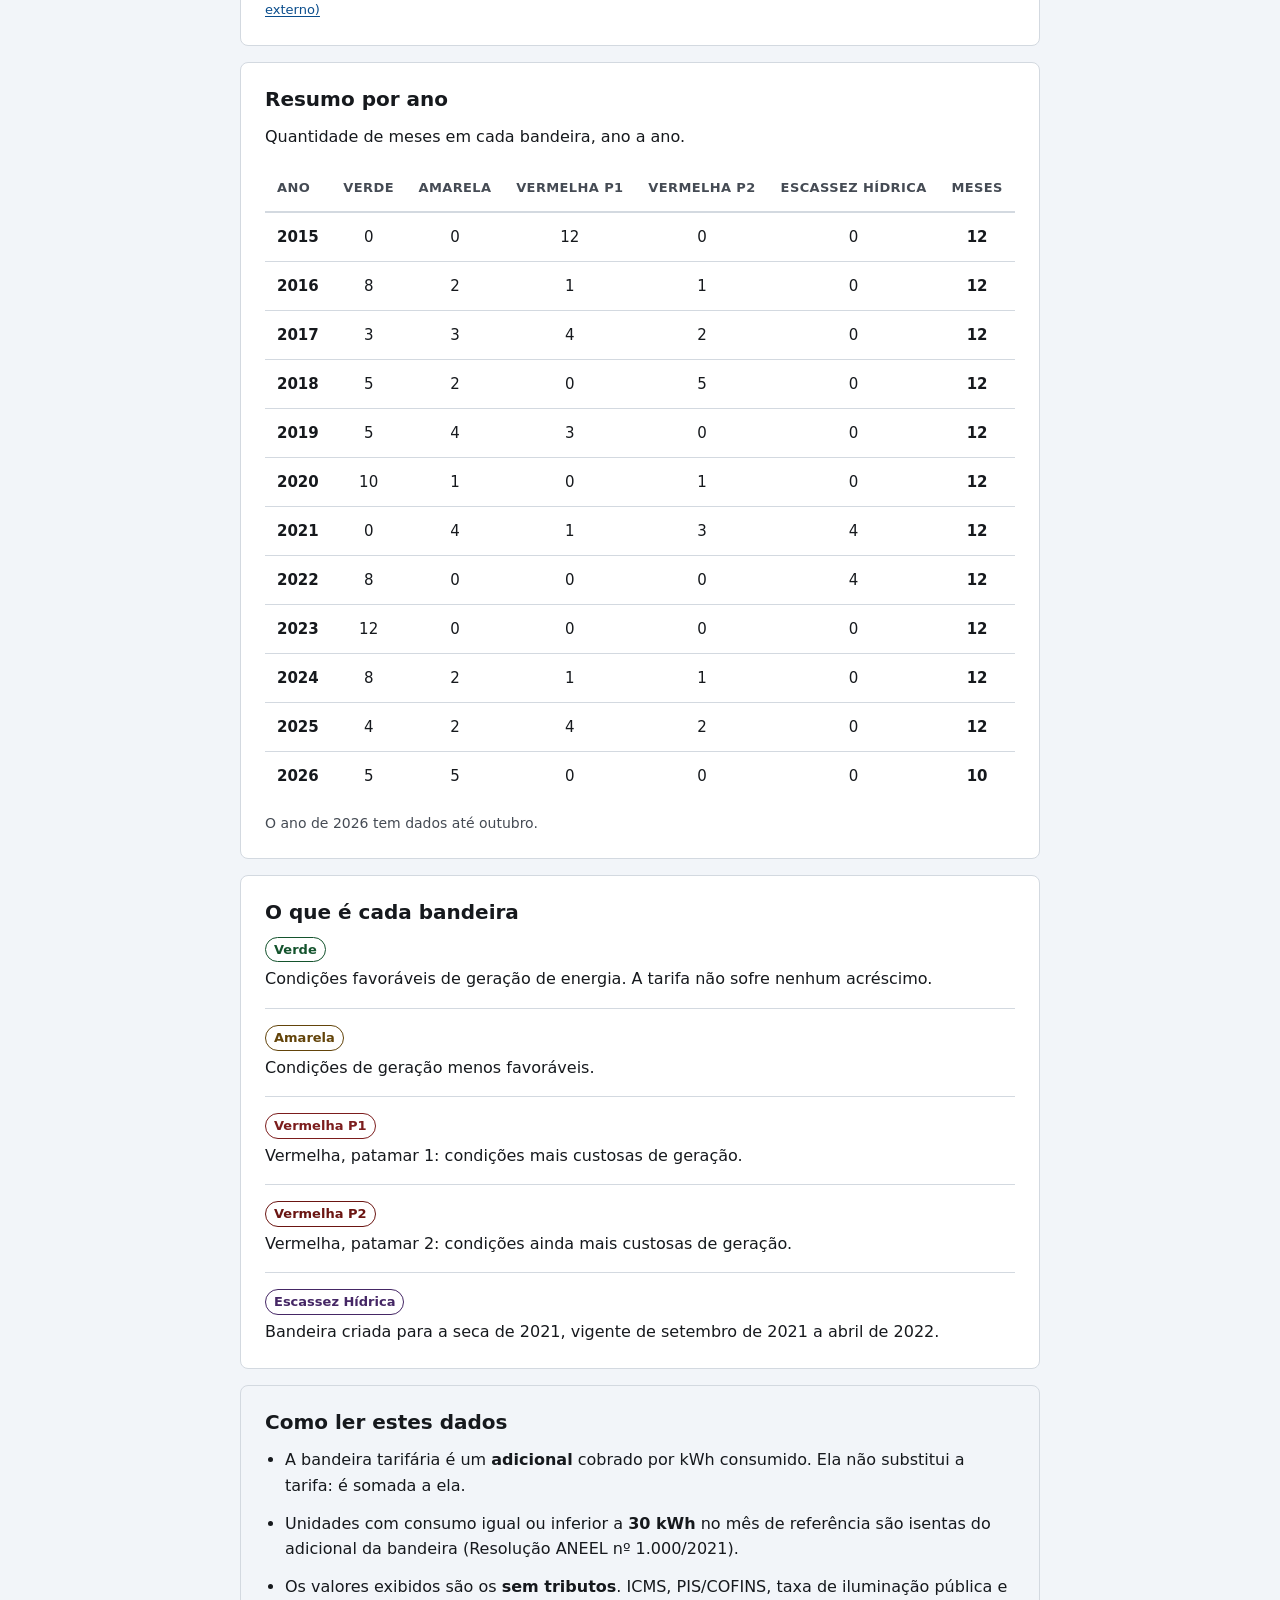
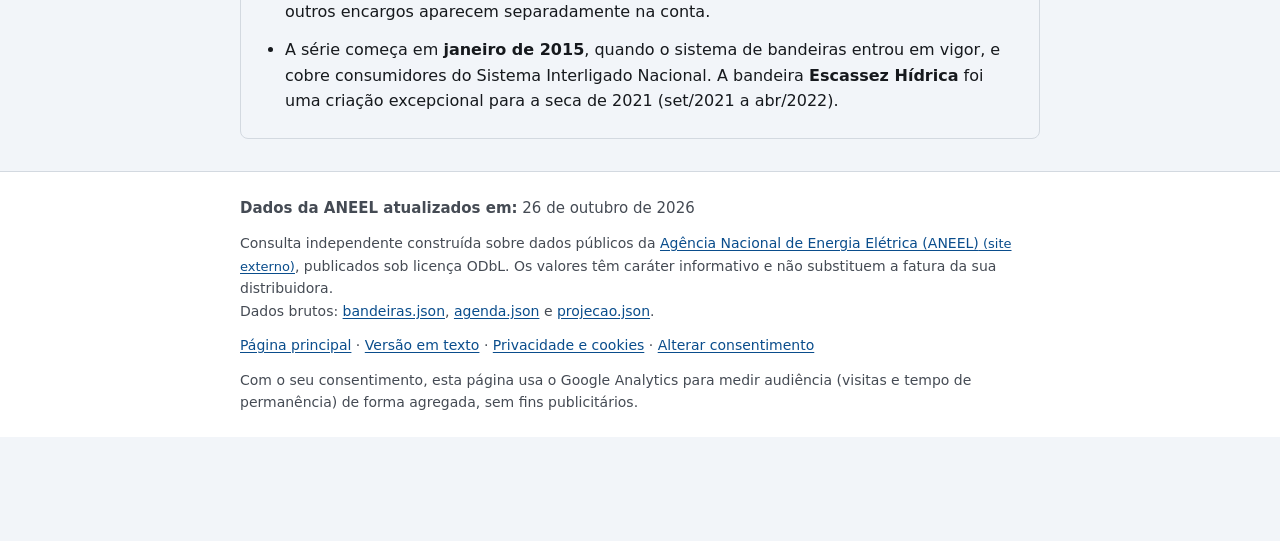
==== commit 21e243ed: "Atualiza snapshot das bandeiras da ANEEL" ====
--- a/dados.html
+++ b/dados.html
@@ -58,7 +58,7 @@
     </div>
     <div>
       <dt>Dados da ANEEL atualizados em</dt>
-      <dd>19 de outubro de 2026</dd>
+      <dd>26 de outubro de 2026</dd>
     </div>
   </dl>
   <p class="fonte">
@@ -351,7 +351,7 @@
   <div class="conteiner">
     <p class="verificado">
       <strong>Dados da ANEEL atualizados em:</strong>
-      <time datetime="2026-10-19">19 de outubro de 2026</time>
+      <time datetime="2026-10-26">26 de outubro de 2026</time>
     </p>
     <p class="rodape-nota">
       Consulta independente construída sobre dados públicos da
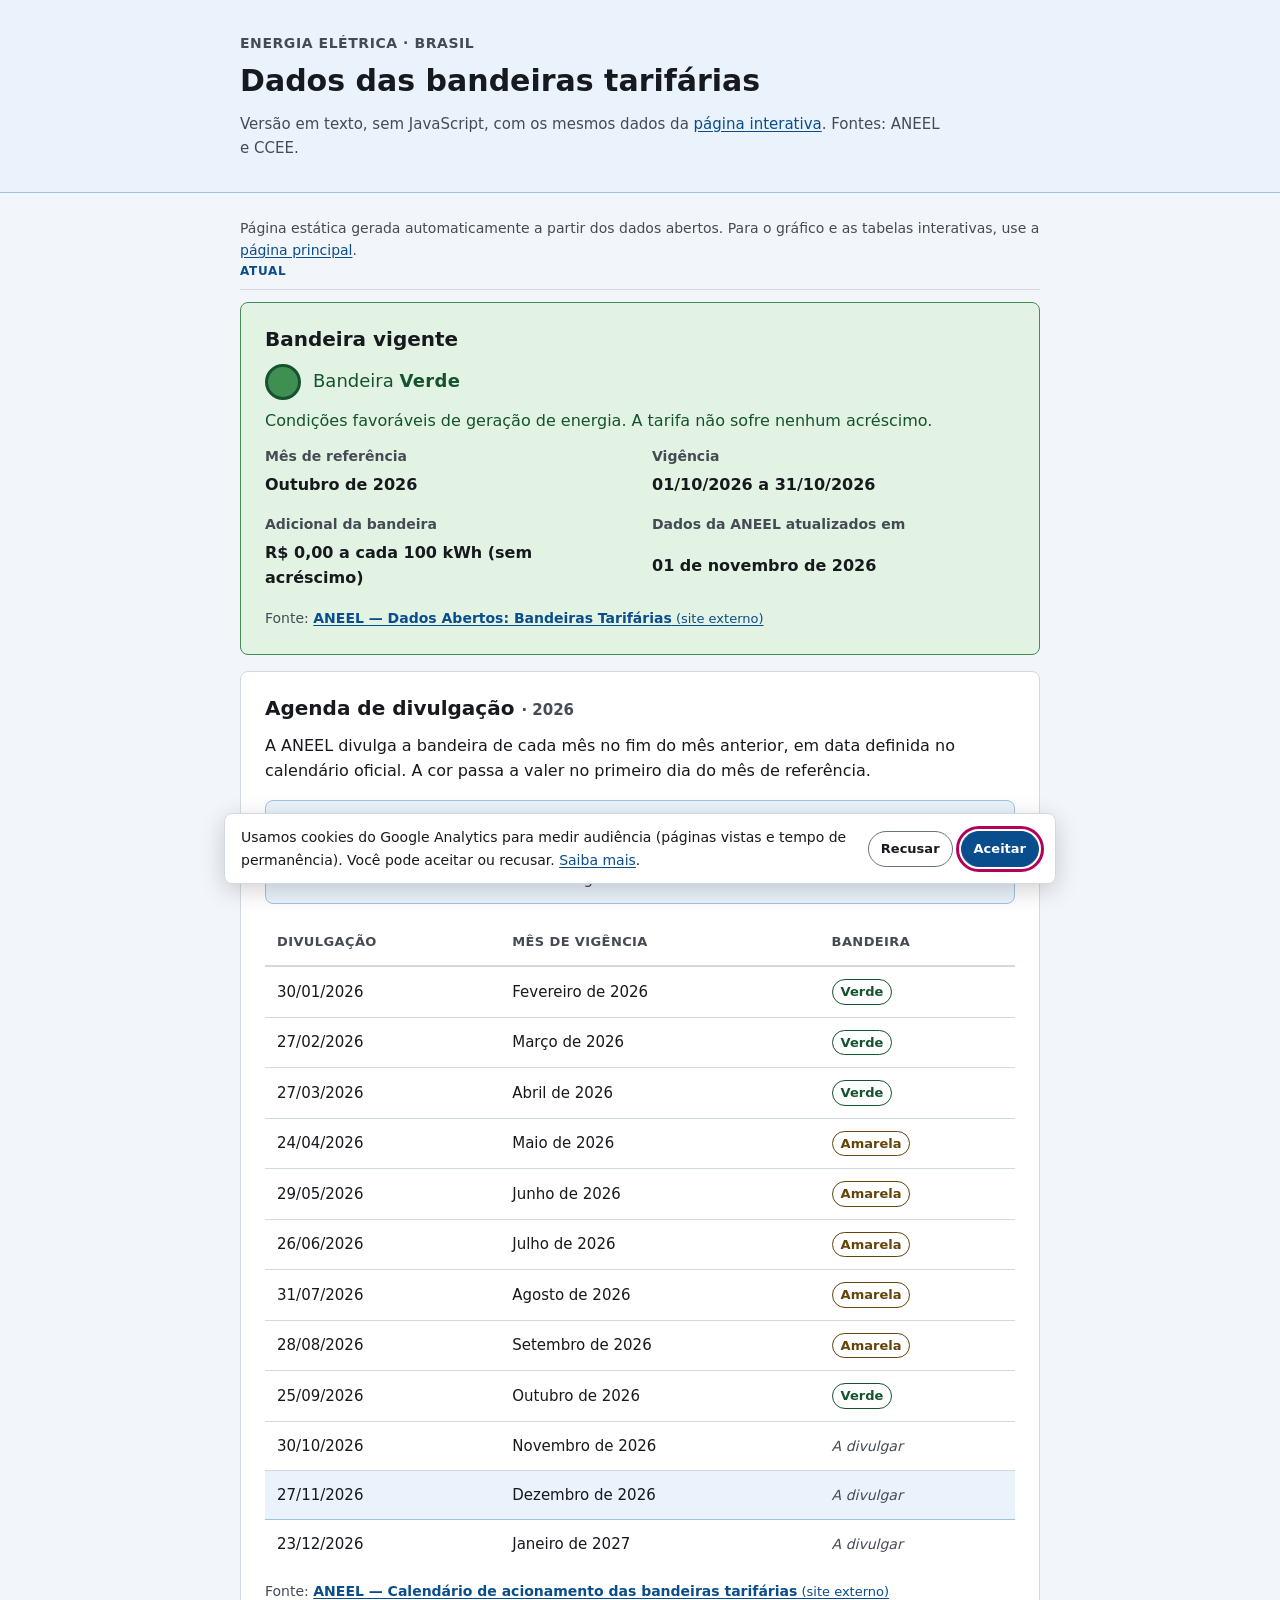
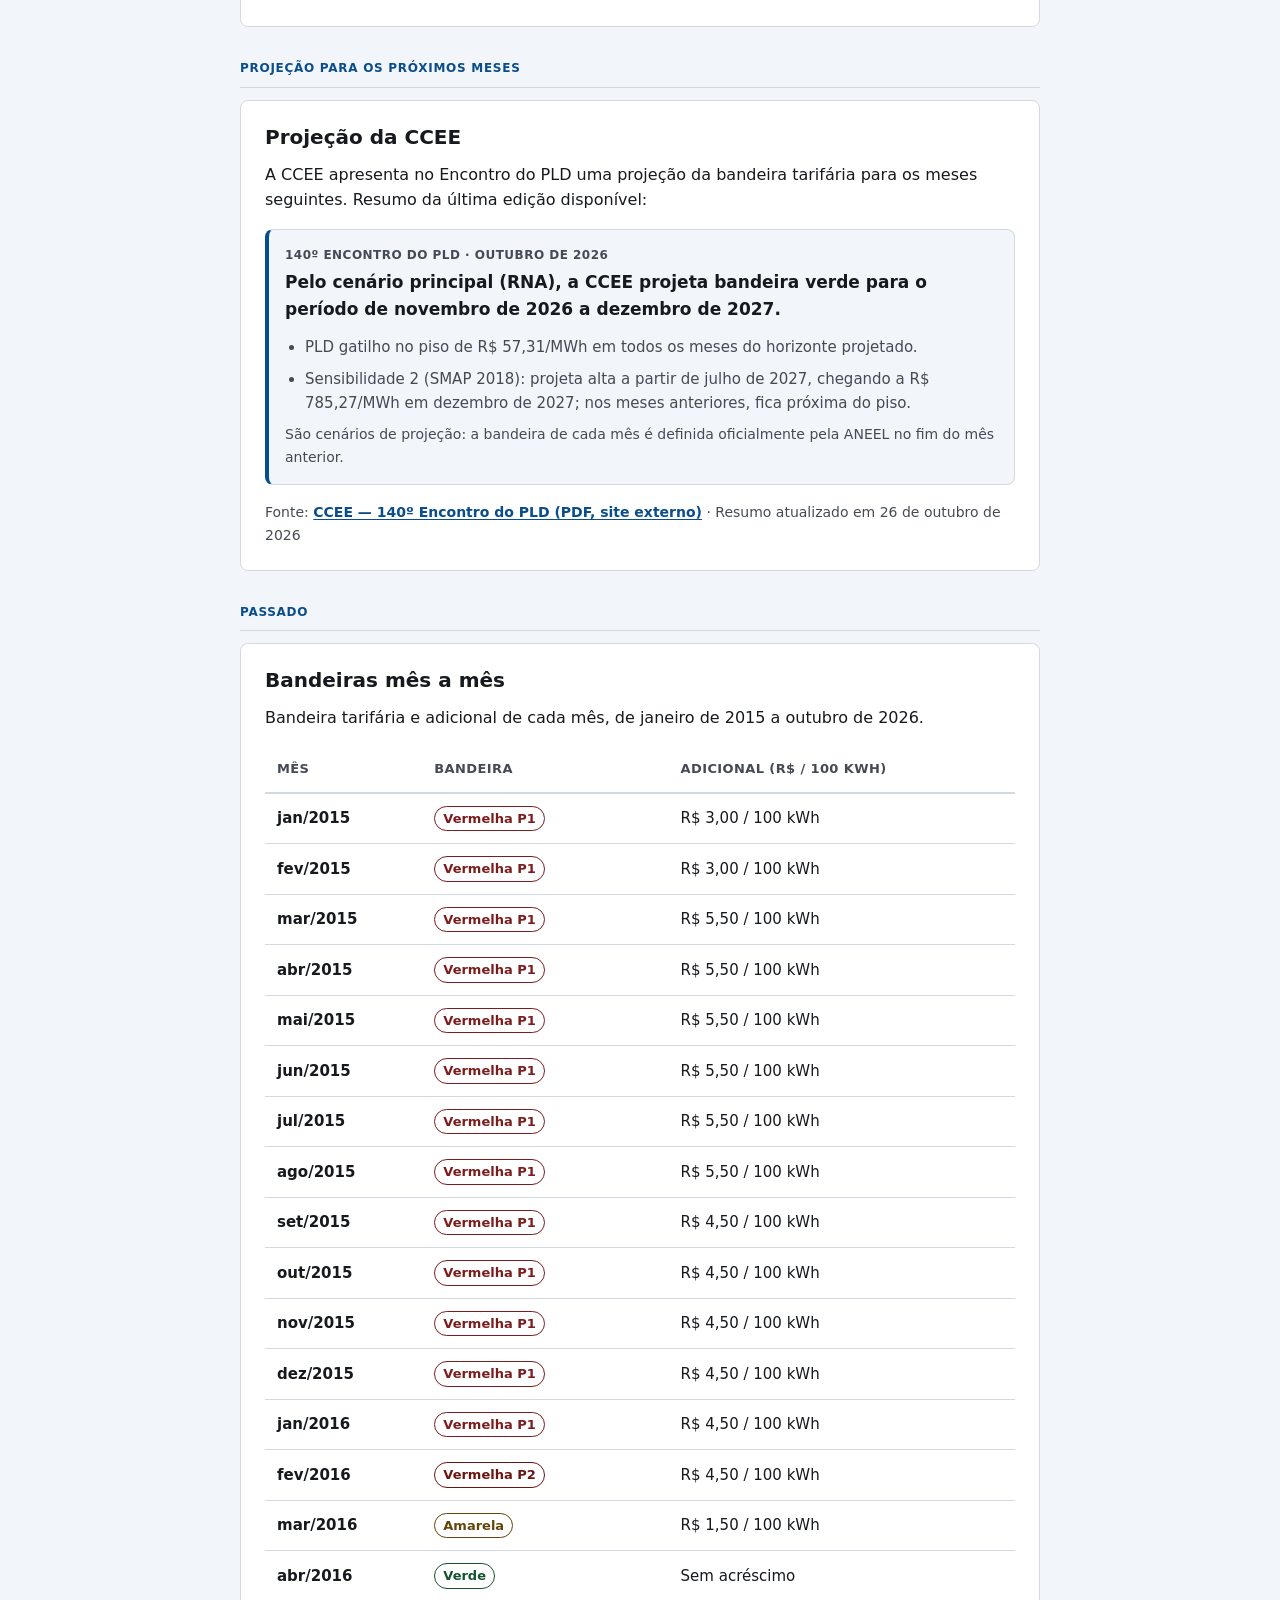
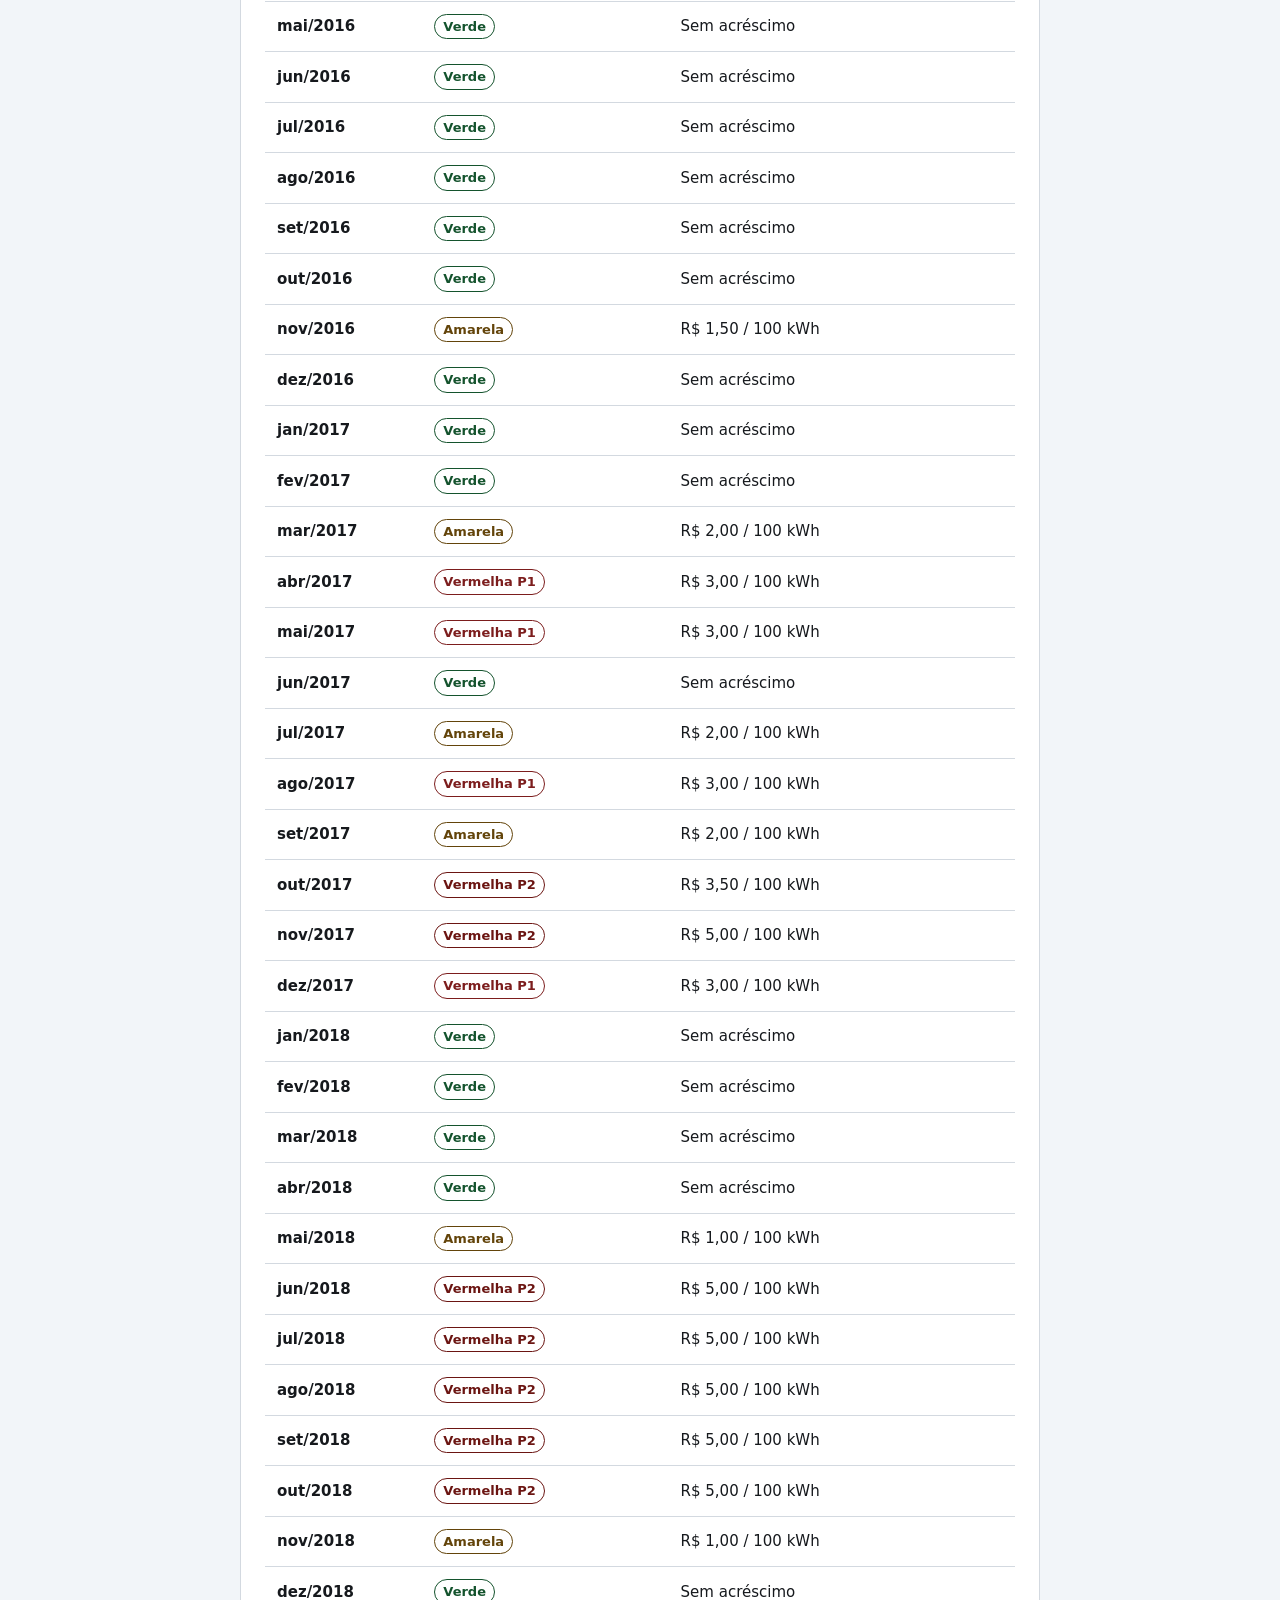
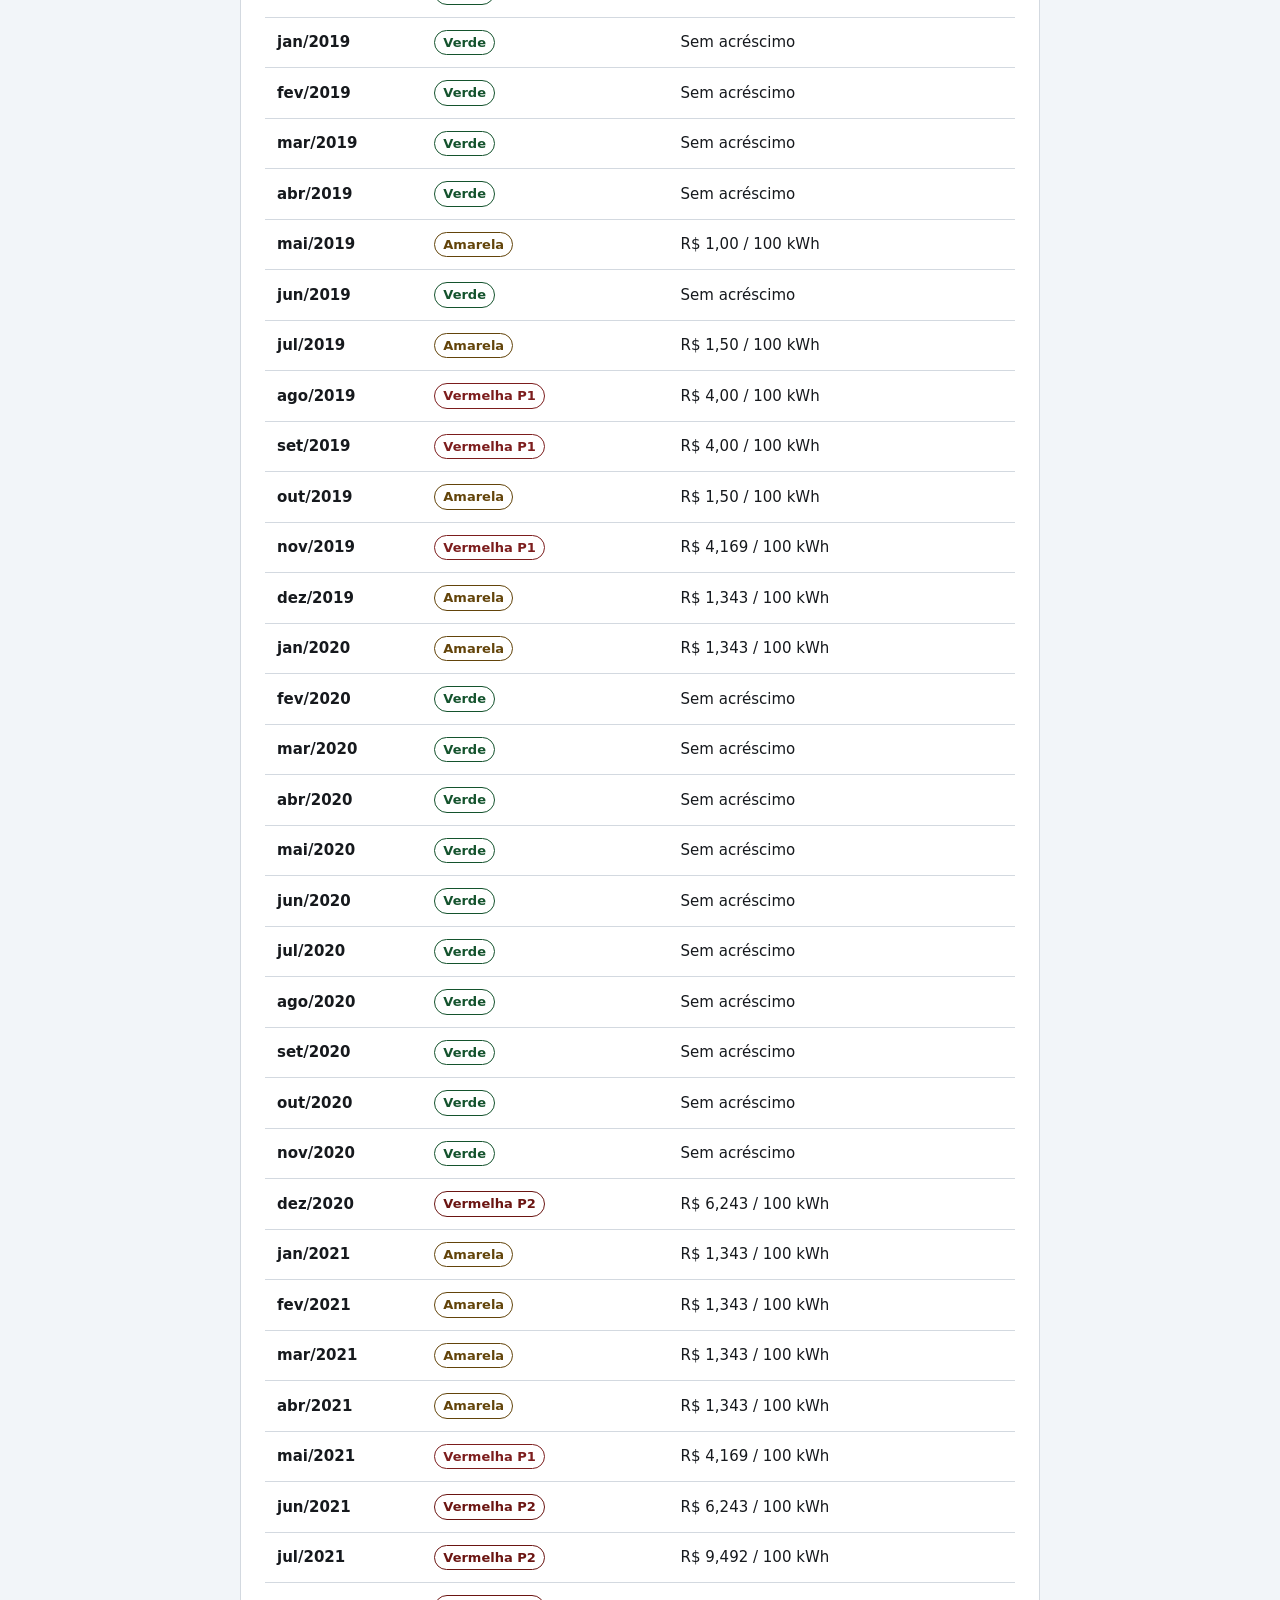
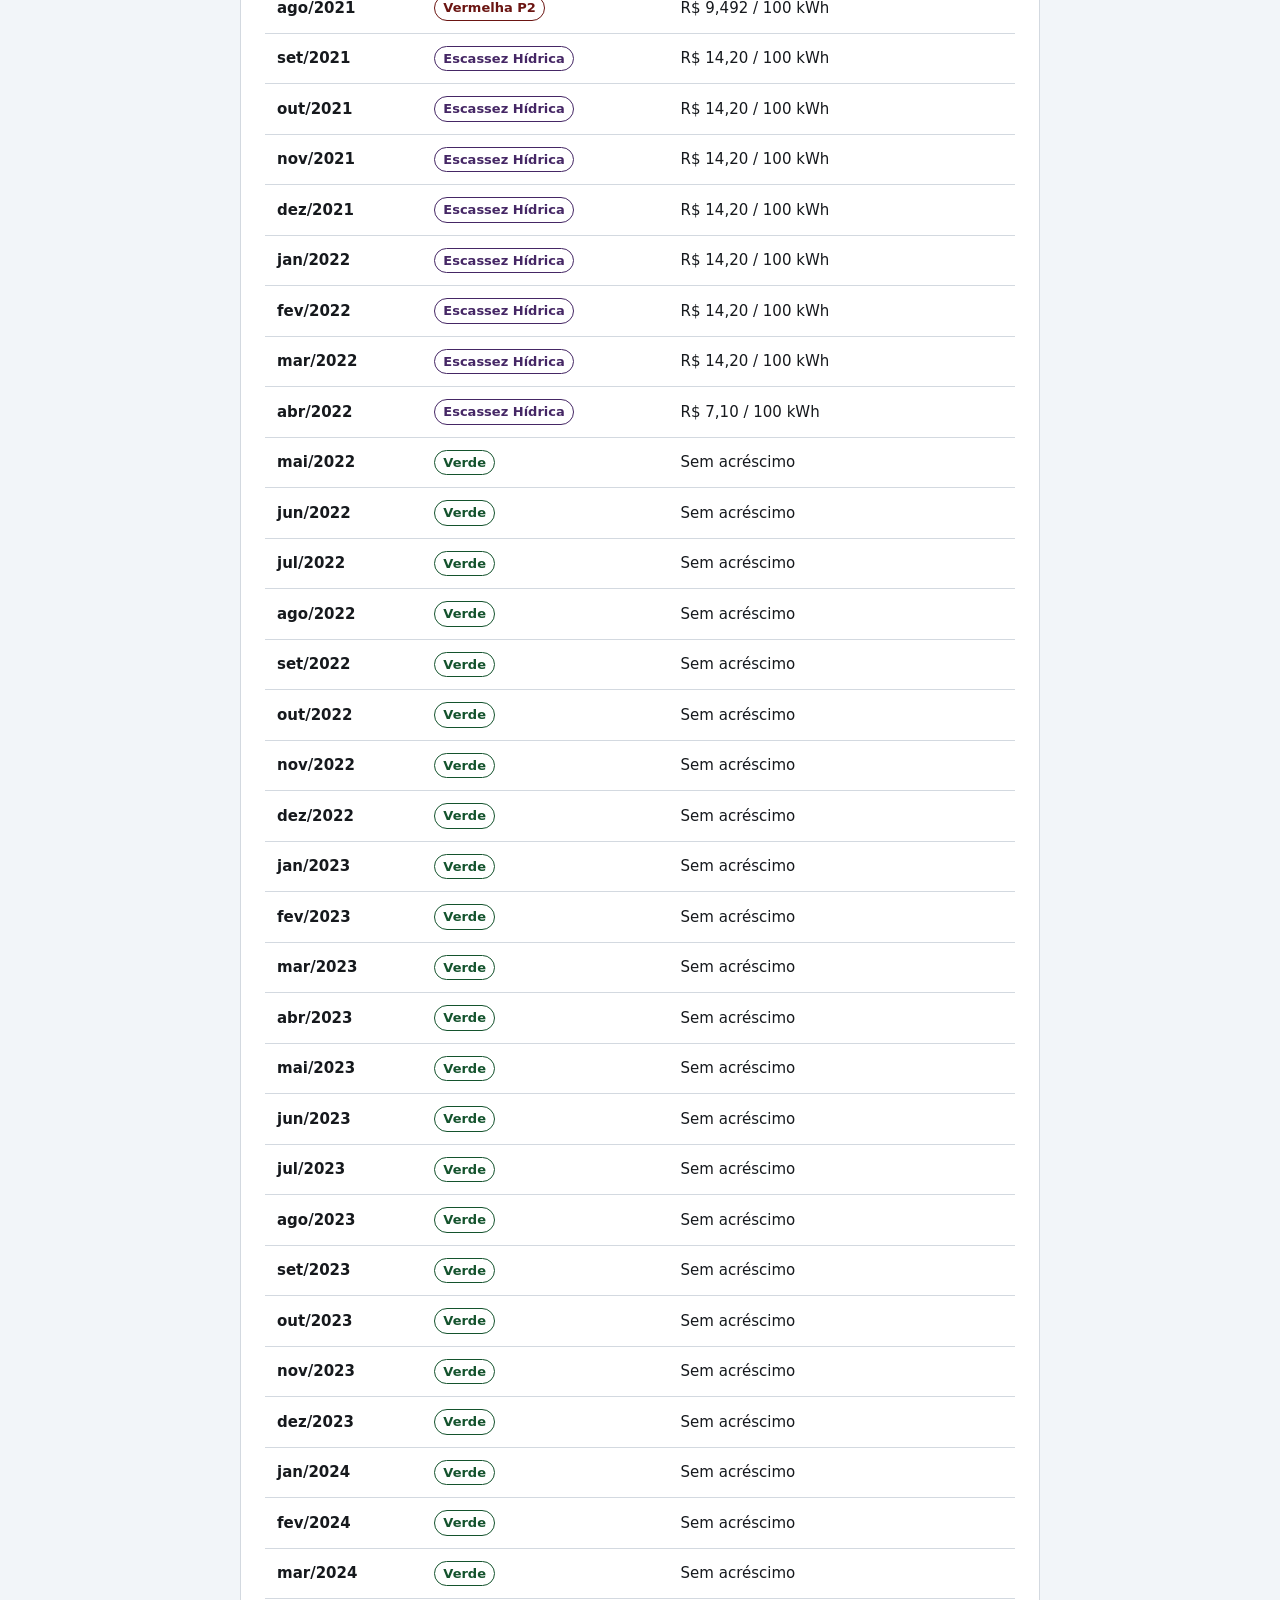
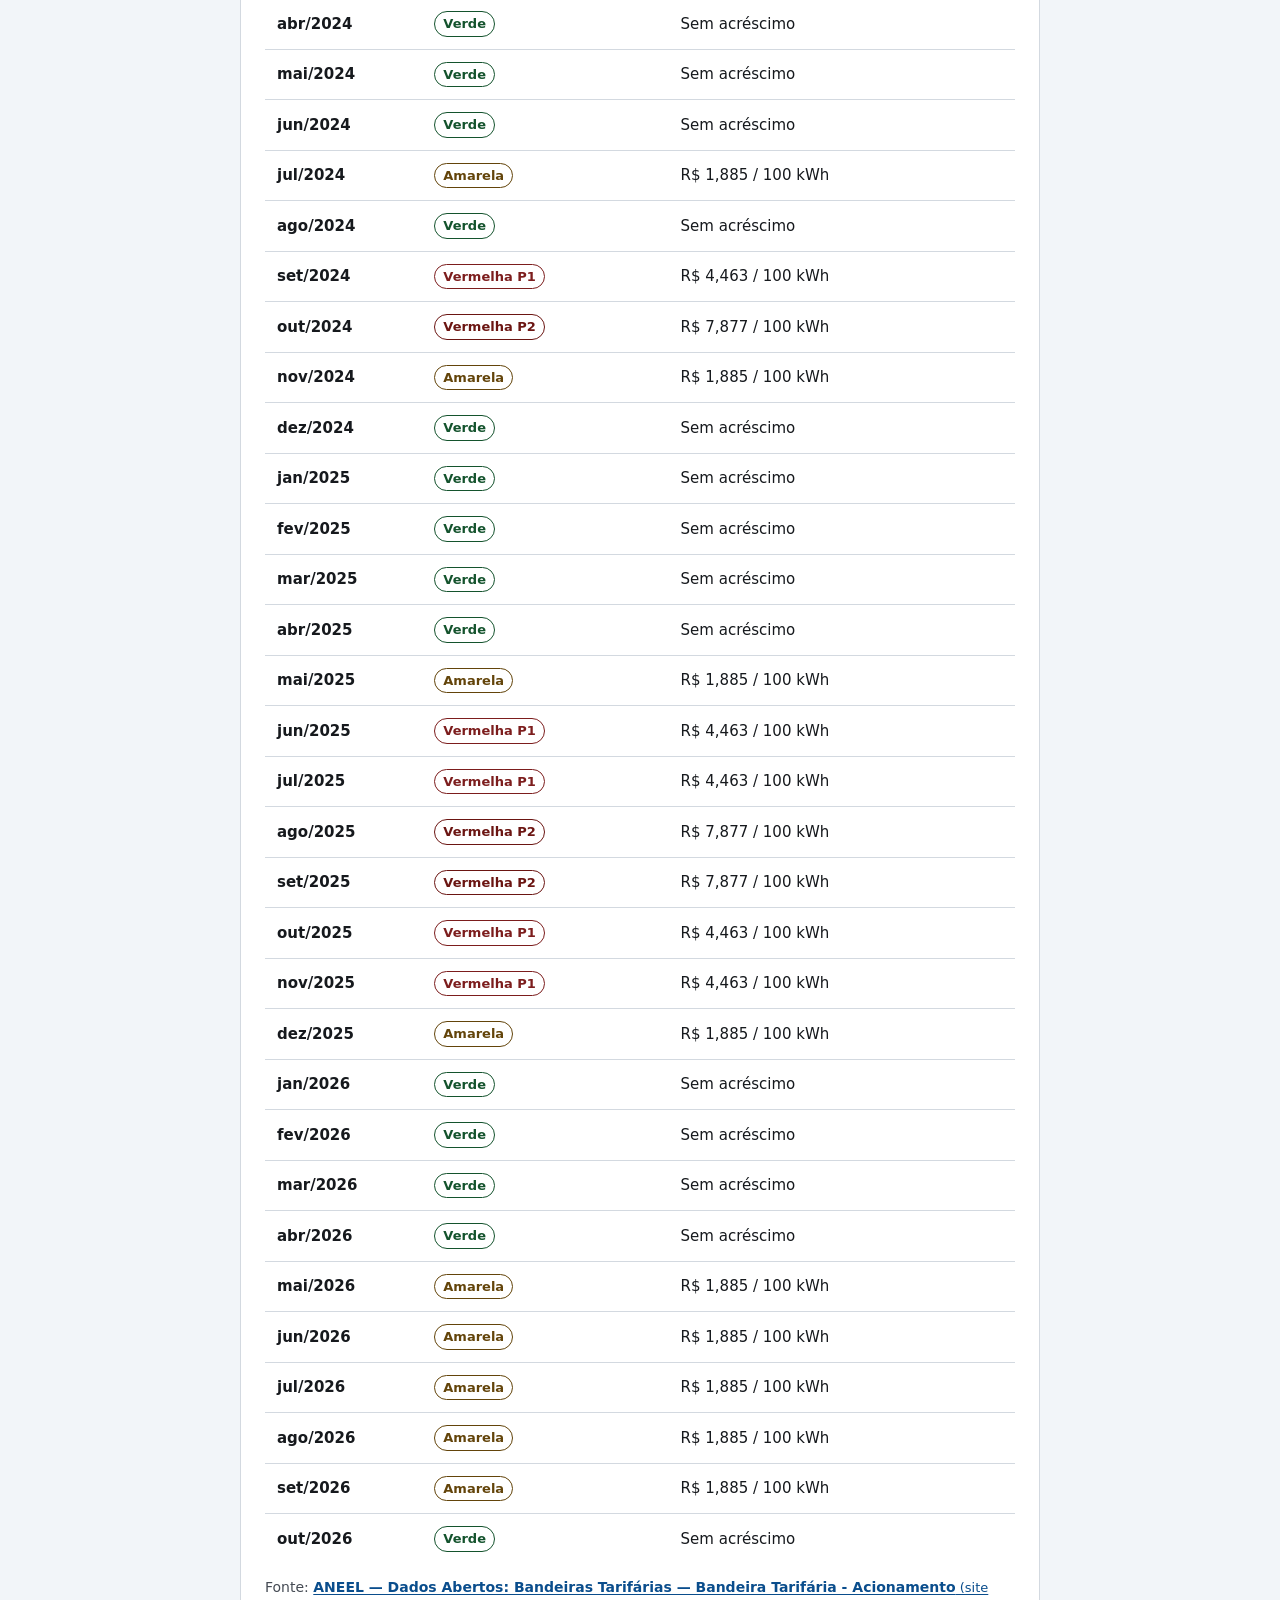
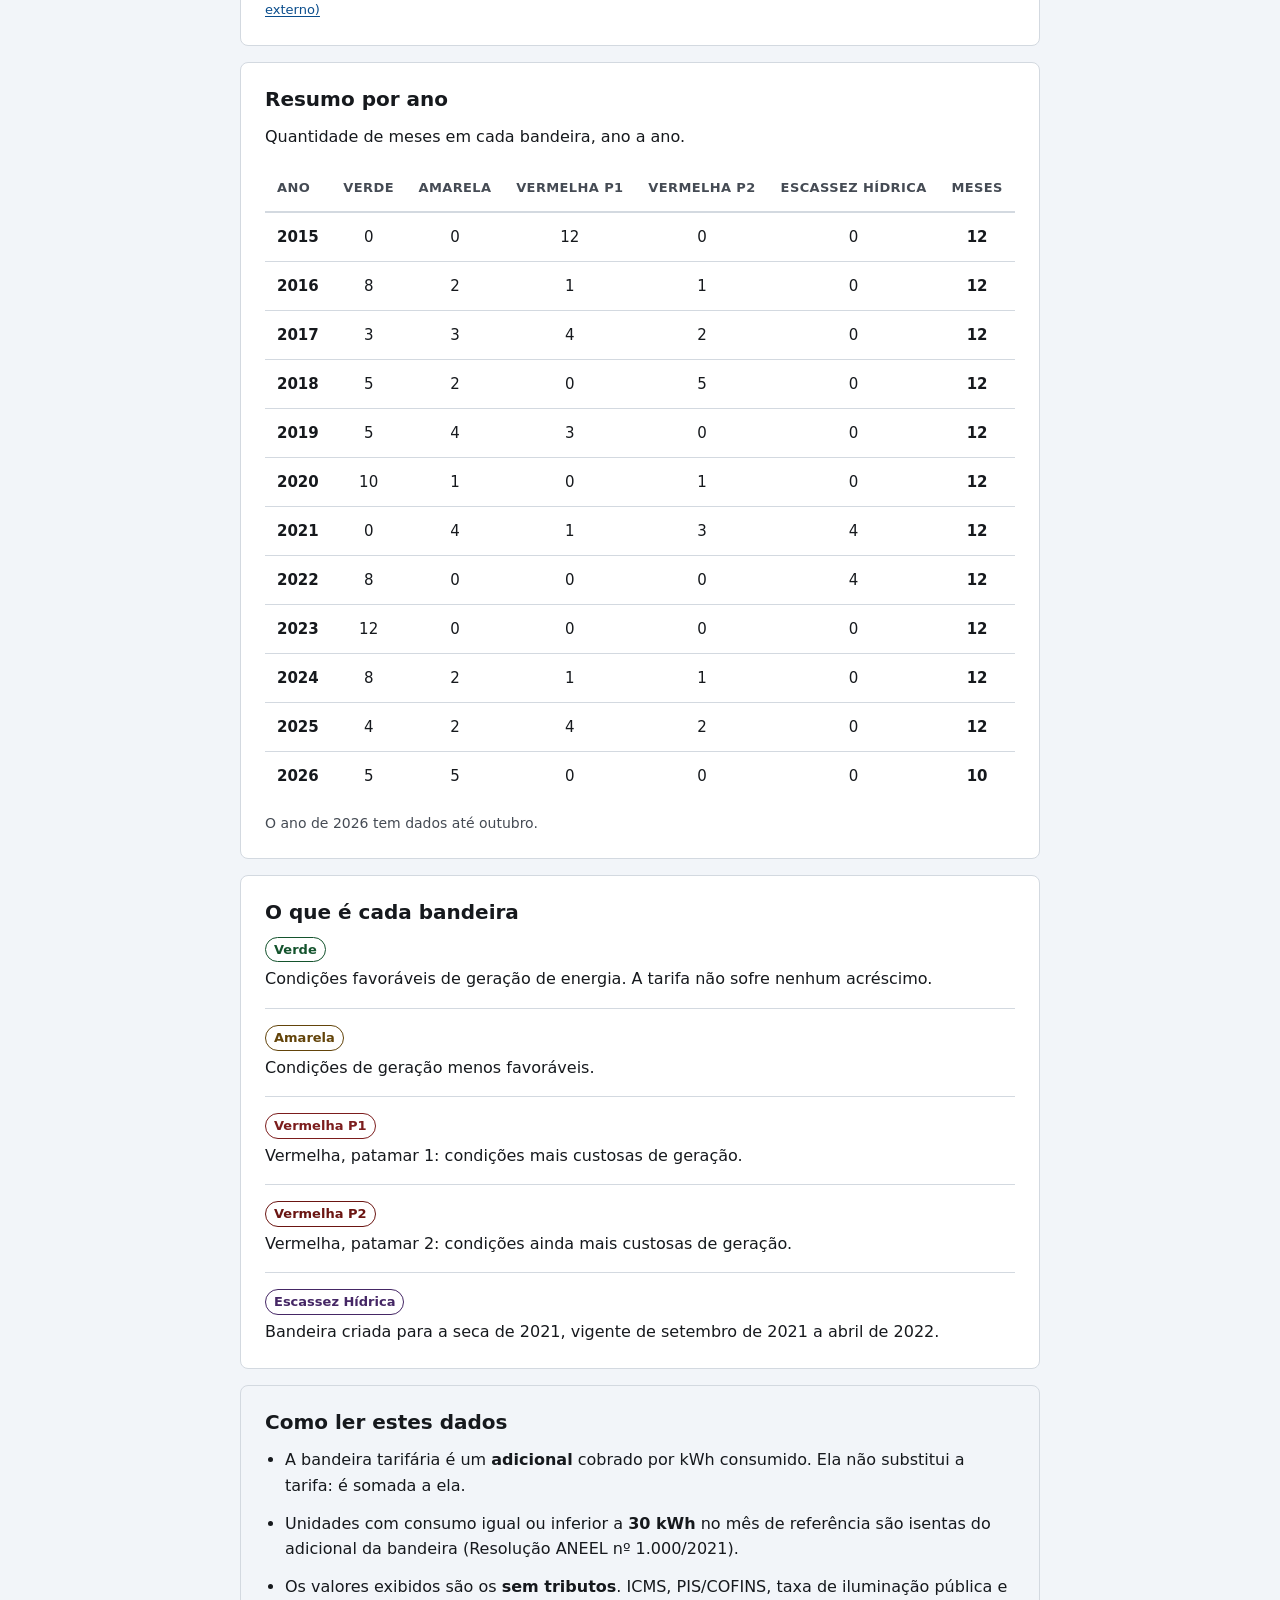
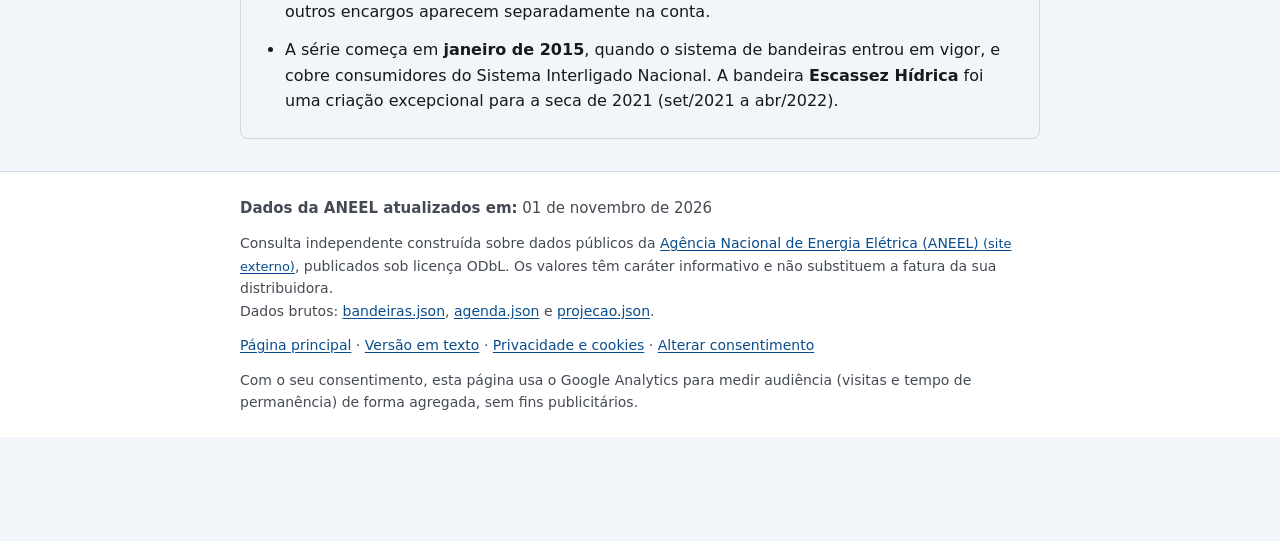
==== commit c0785a11: "Atualiza snapshot das bandeiras da ANEEL" ====
--- a/dados.html
+++ b/dados.html
@@ -10,7 +10,7 @@
 <meta name="theme-color" content="#0a4d8c">
 <link rel="icon" href="favicon.svg" type="image/svg+xml">
 <link rel="icon" href="favicon-96.png" sizes="96x96" type="image/png">
-<link rel="stylesheet" href="bandeiras.css?v=10">
+<link rel="stylesheet" href="bandeiras.css?v=11">
 </head>
 <body>
 
@@ -58,7 +58,7 @@
     </div>
     <div>
       <dt>Dados da ANEEL atualizados em</dt>
-      <dd>26 de outubro de 2026</dd>
+      <dd>01 de novembro de 2026</dd>
     </div>
   </dl>
   <p class="fonte">
@@ -75,8 +75,8 @@
 
   <div class="agenda-proxima">
     <p class="agenda-proxima-rotulo">Próxima divulgação</p>
-    <p class="agenda-proxima-data"><time datetime="2026-10-30">Sexta-feira, 30 de outubro de 2026</time></p>
-    <p class="agenda-proxima-detalhe">Bandeira de novembro de 2026 · a divulgar</p>
+    <p class="agenda-proxima-data"><time datetime="2026-11-27">Sexta-feira, 27 de novembro de 2026</time></p>
+    <p class="agenda-proxima-detalhe">Bandeira de dezembro de 2026 · a divulgar</p>
   </div>
   <div class="tabela-rolagem" tabindex="0" role="region" aria-labelledby="titulo-agenda">
     <table class="tabela tabela-agenda">
@@ -94,8 +94,8 @@
       <tr><td><time datetime="2026-07-31">31/07/2026</time></td><td>Agosto de 2026</td><td><span class="selo selo-amarela">Amarela</span></td></tr>
       <tr><td><time datetime="2026-08-28">28/08/2026</time></td><td>Setembro de 2026</td><td><span class="selo selo-amarela">Amarela</span></td></tr>
       <tr><td><time datetime="2026-09-25">25/09/2026</time></td><td>Outubro de 2026</td><td><span class="selo selo-verde">Verde</span></td></tr>
-      <tr class="linha-proxima"><td><time datetime="2026-10-30">30/10/2026</time></td><td>Novembro de 2026</td><td><span class="pendente">A divulgar</span></td></tr>
-      <tr><td><time datetime="2026-11-27">27/11/2026</time></td><td>Dezembro de 2026</td><td><span class="pendente">A divulgar</span></td></tr>
+      <tr><td><time datetime="2026-10-30">30/10/2026</time></td><td>Novembro de 2026</td><td><span class="pendente">A divulgar</span></td></tr>
+      <tr class="linha-proxima"><td><time datetime="2026-11-27">27/11/2026</time></td><td>Dezembro de 2026</td><td><span class="pendente">A divulgar</span></td></tr>
       <tr><td><time datetime="2026-12-23">23/12/2026</time></td><td>Janeiro de 2027</td><td><span class="pendente">A divulgar</span></td></tr>
       </tbody>
     </table>
@@ -351,7 +351,7 @@
   <div class="conteiner">
     <p class="verificado">
       <strong>Dados da ANEEL atualizados em:</strong>
-      <time datetime="2026-10-26">26 de outubro de 2026</time>
+      <time datetime="2026-11-01">01 de novembro de 2026</time>
     </p>
     <p class="rodape-nota">
       Consulta independente construída sobre dados públicos da
--- a/bandeiras.css
+++ b/bandeiras.css
@@ -110,6 +110,8 @@
 
 /* ---------- Reset ---------- */
 *, *::before, *::after { box-sizing: border-box; }
+
+[hidden] { display: none !important; }
 
 html { -webkit-text-size-adjust: 100%; }
 
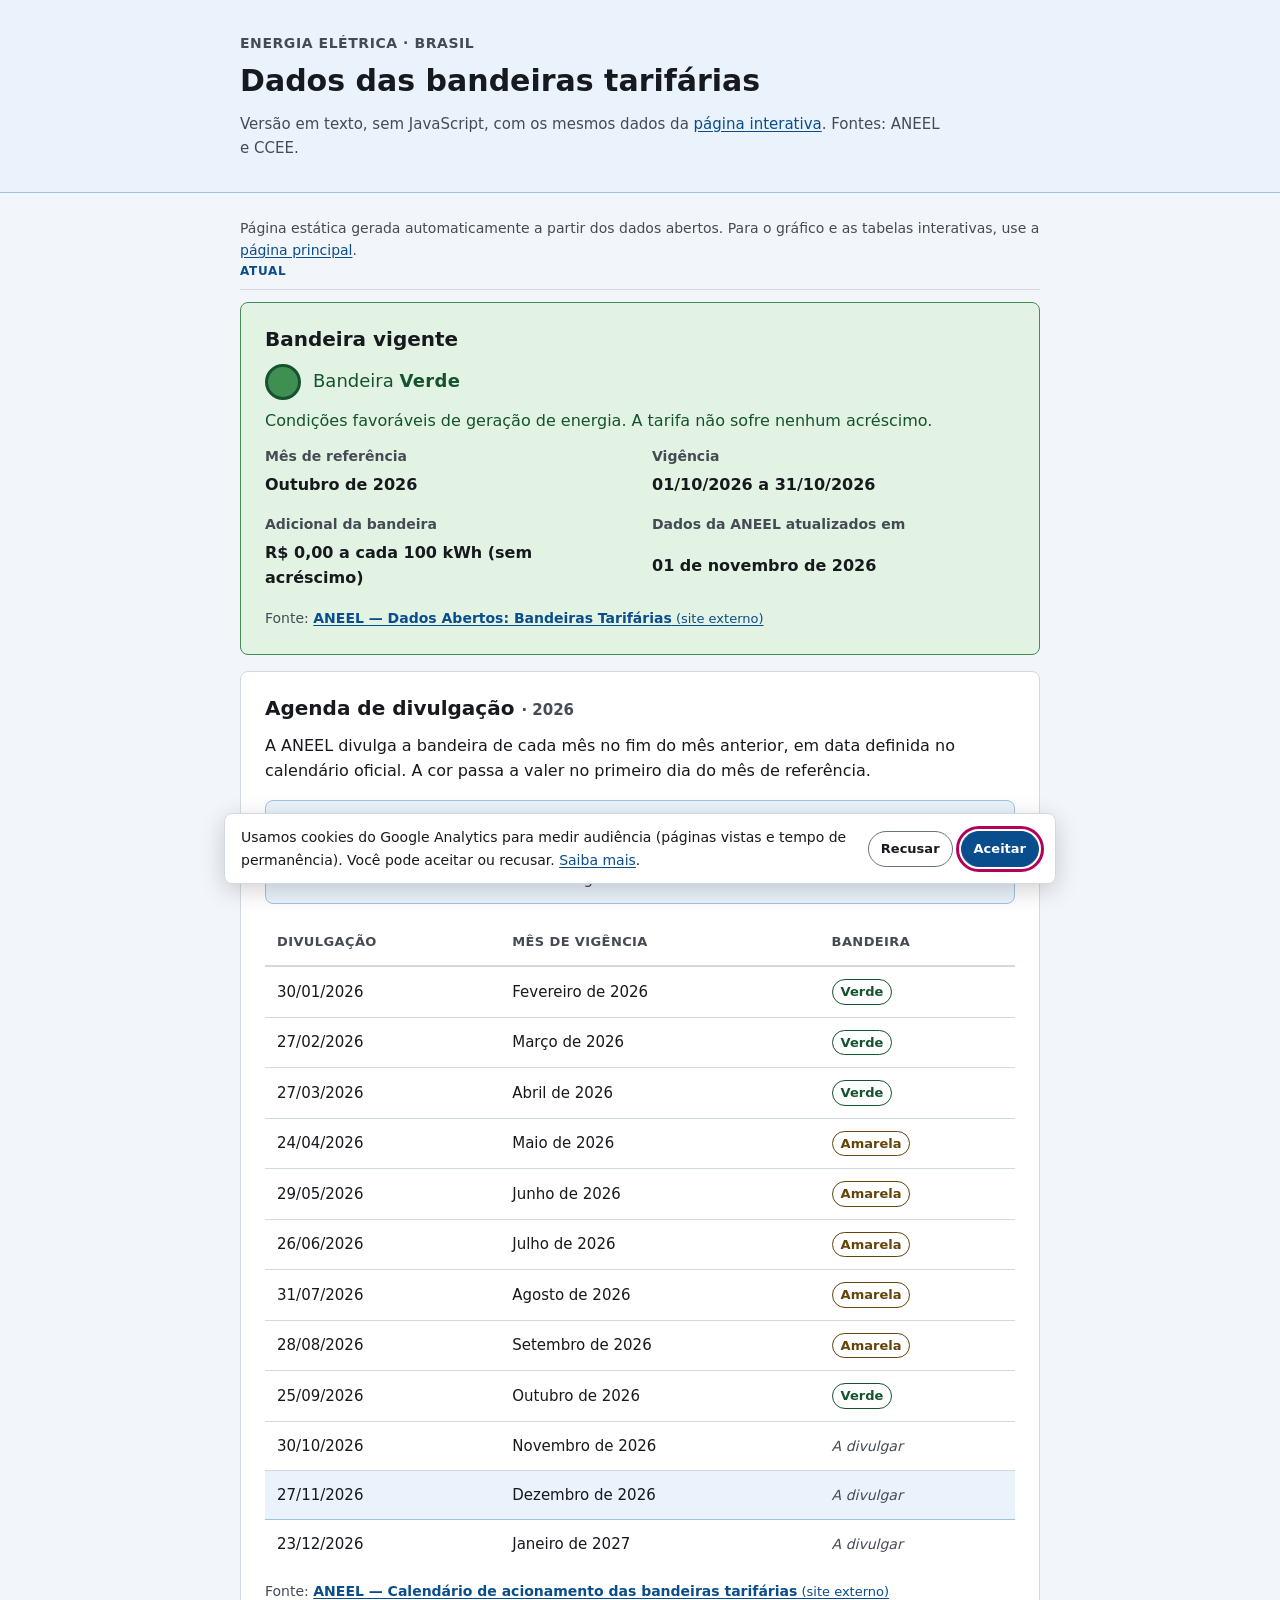
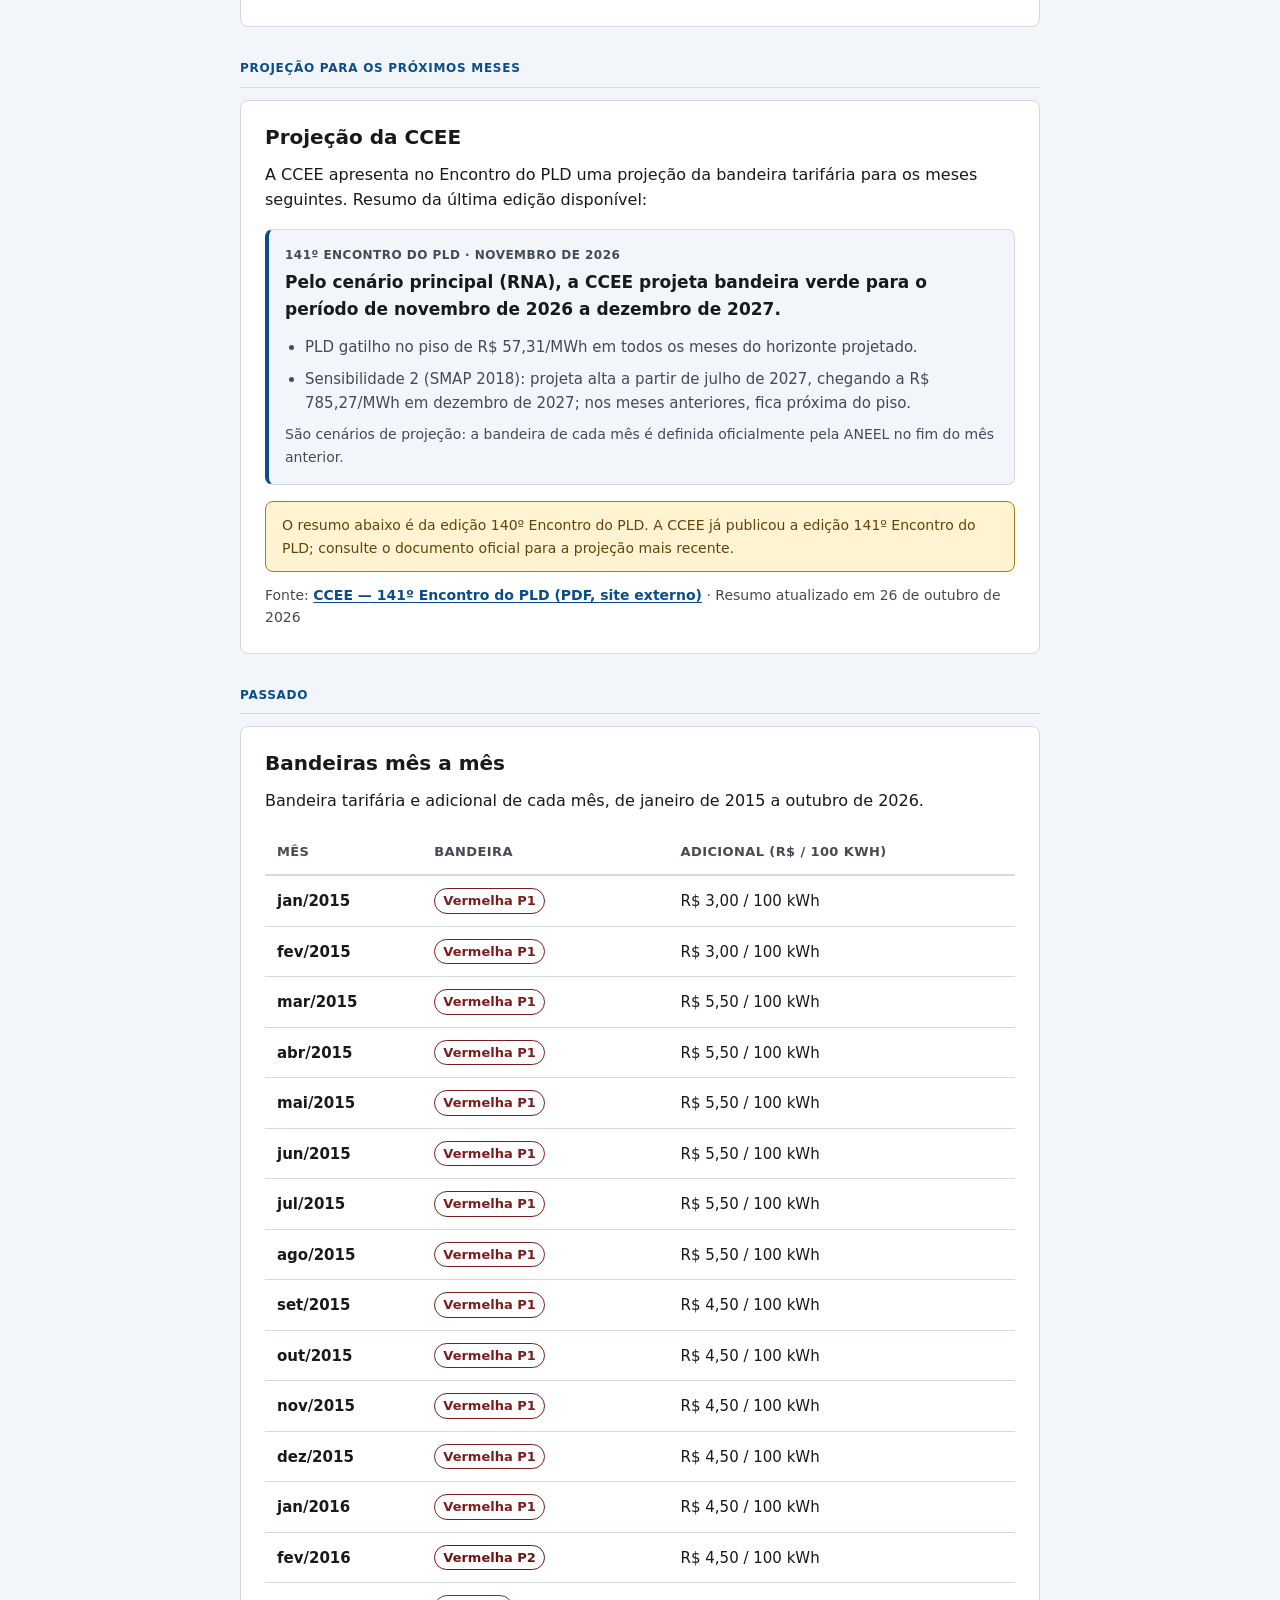
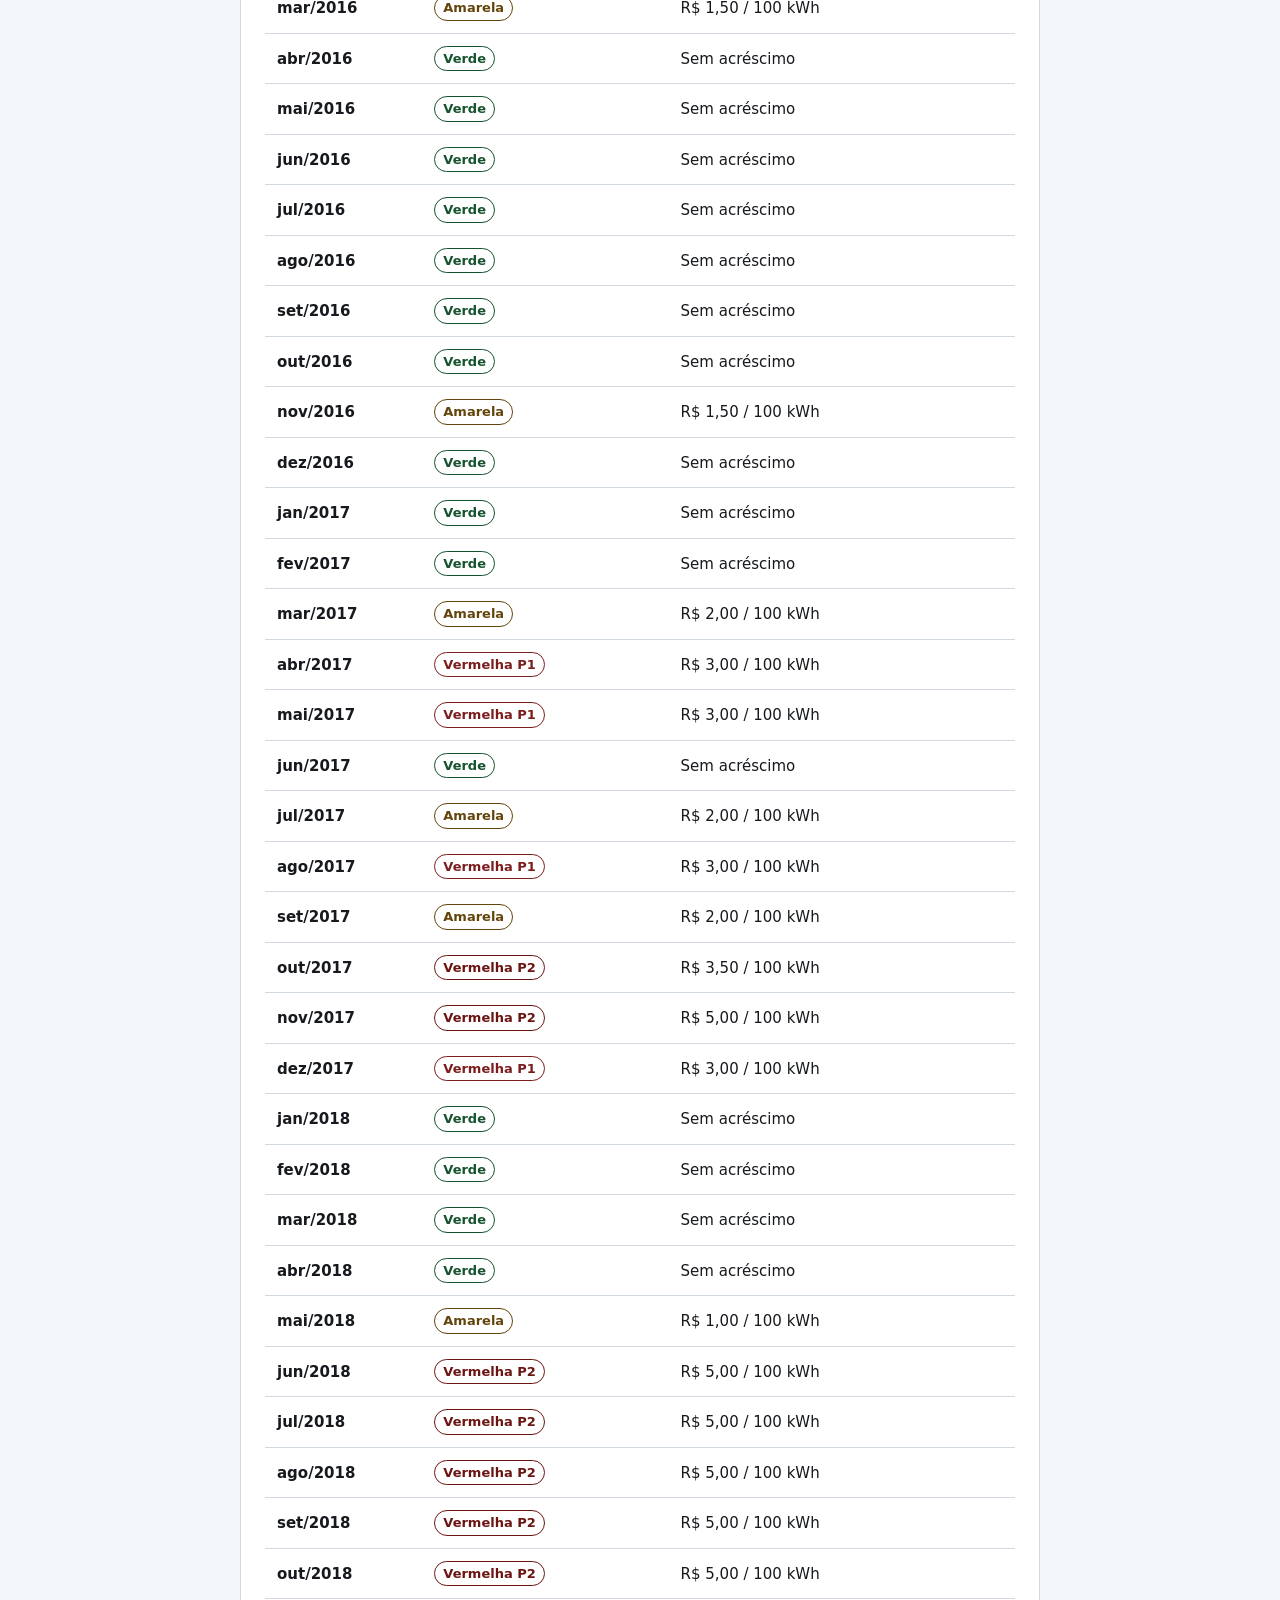
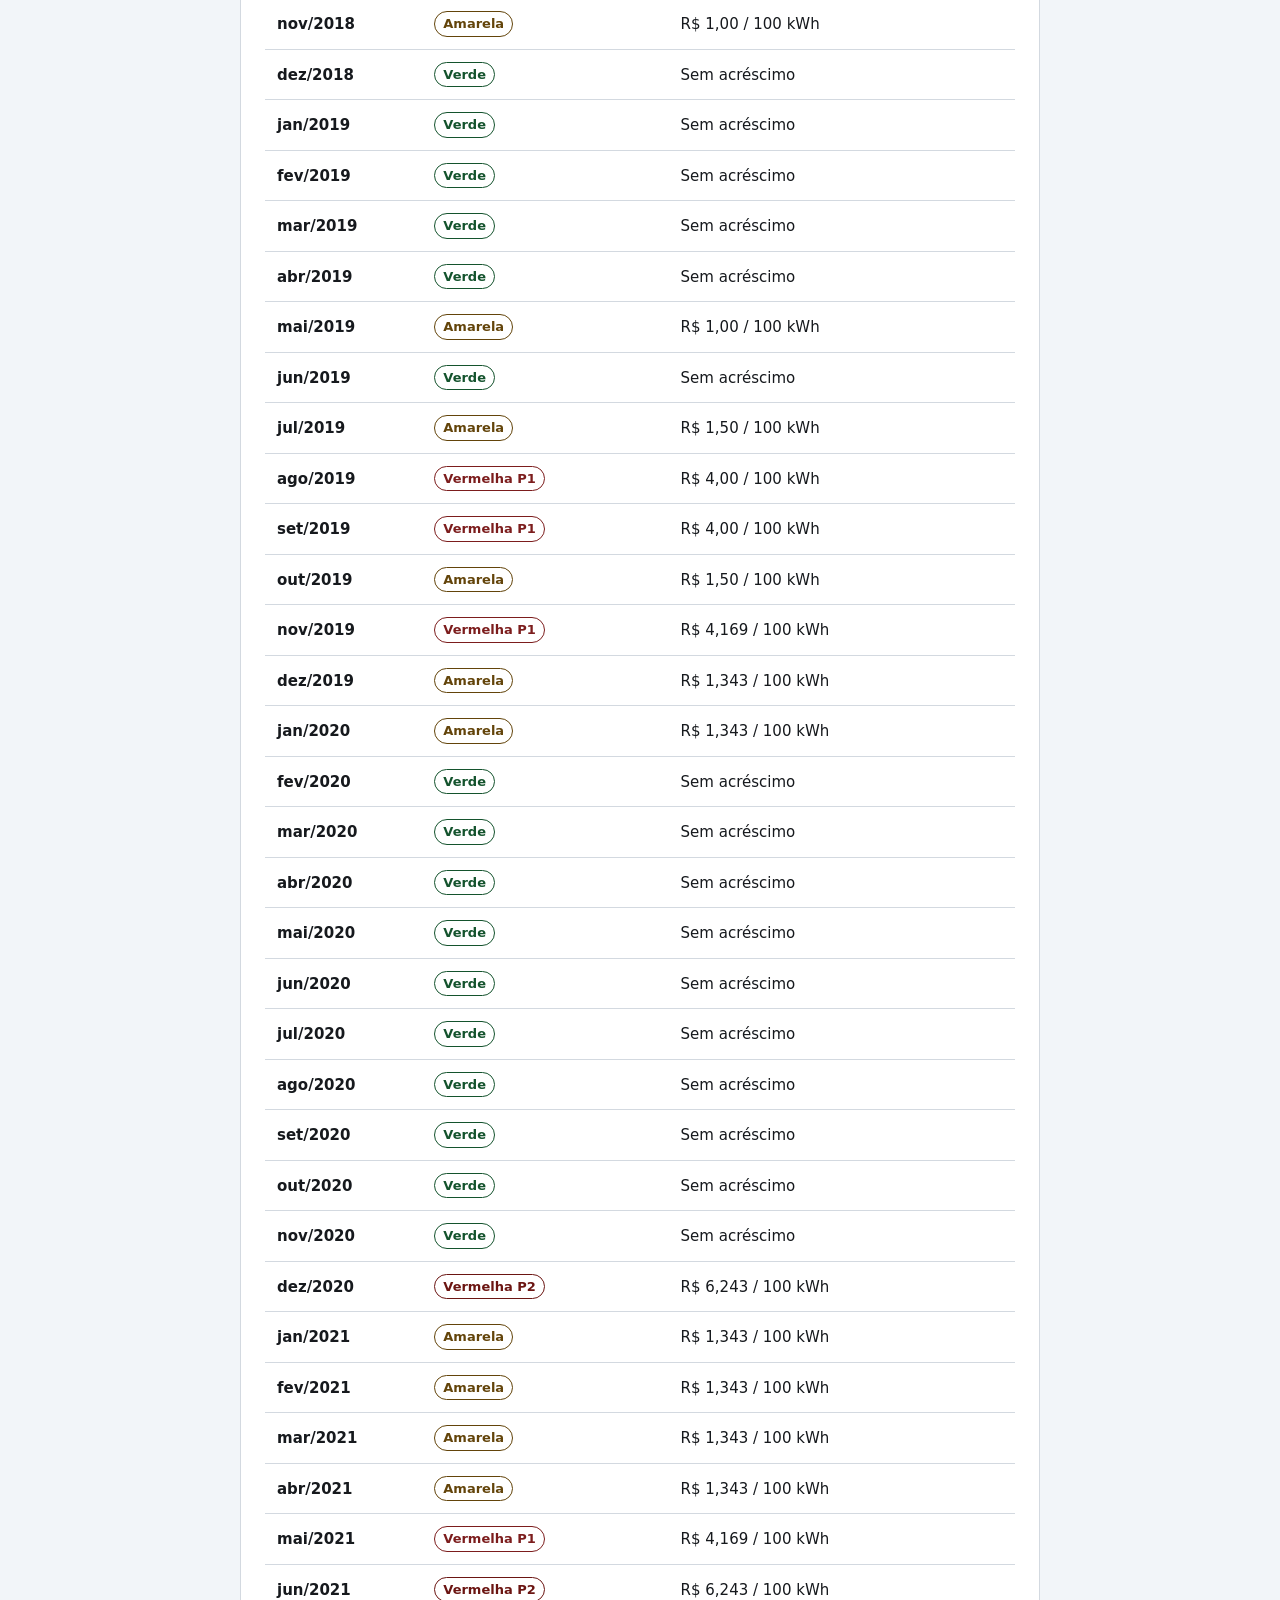
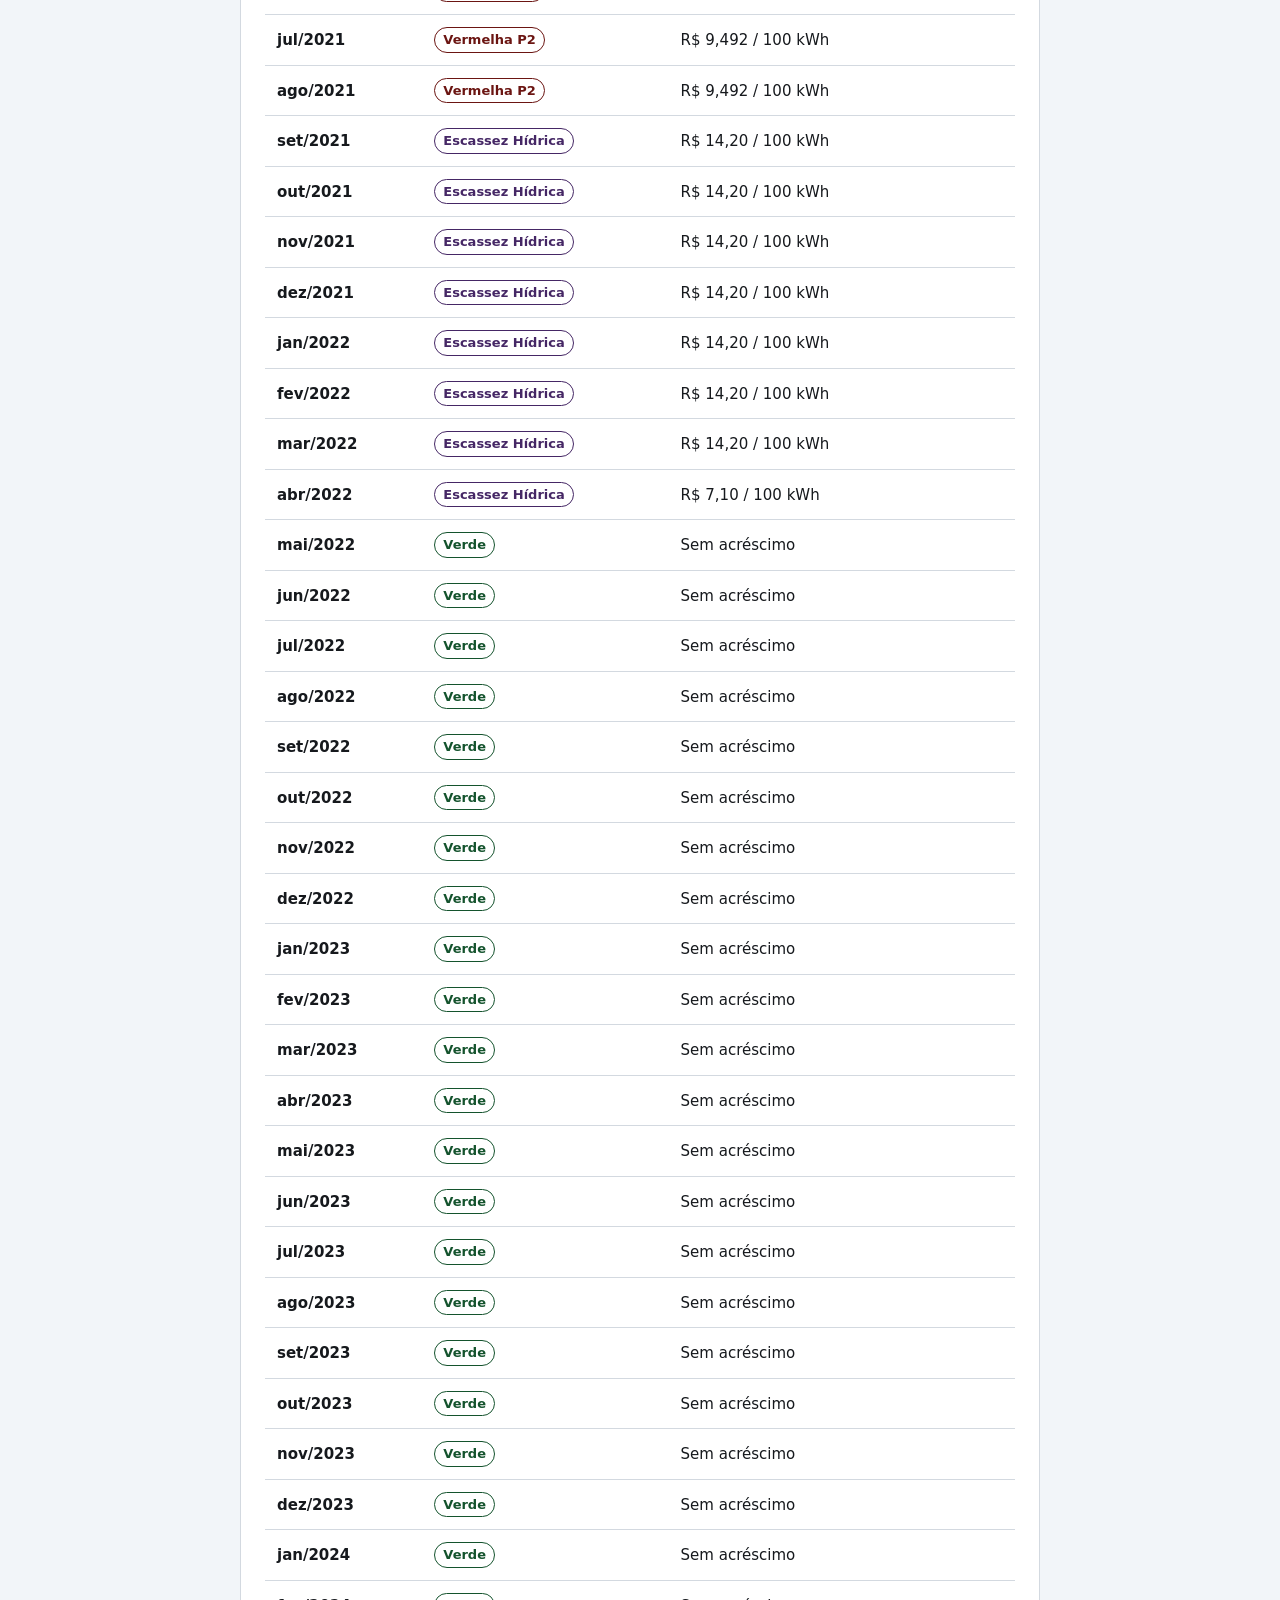
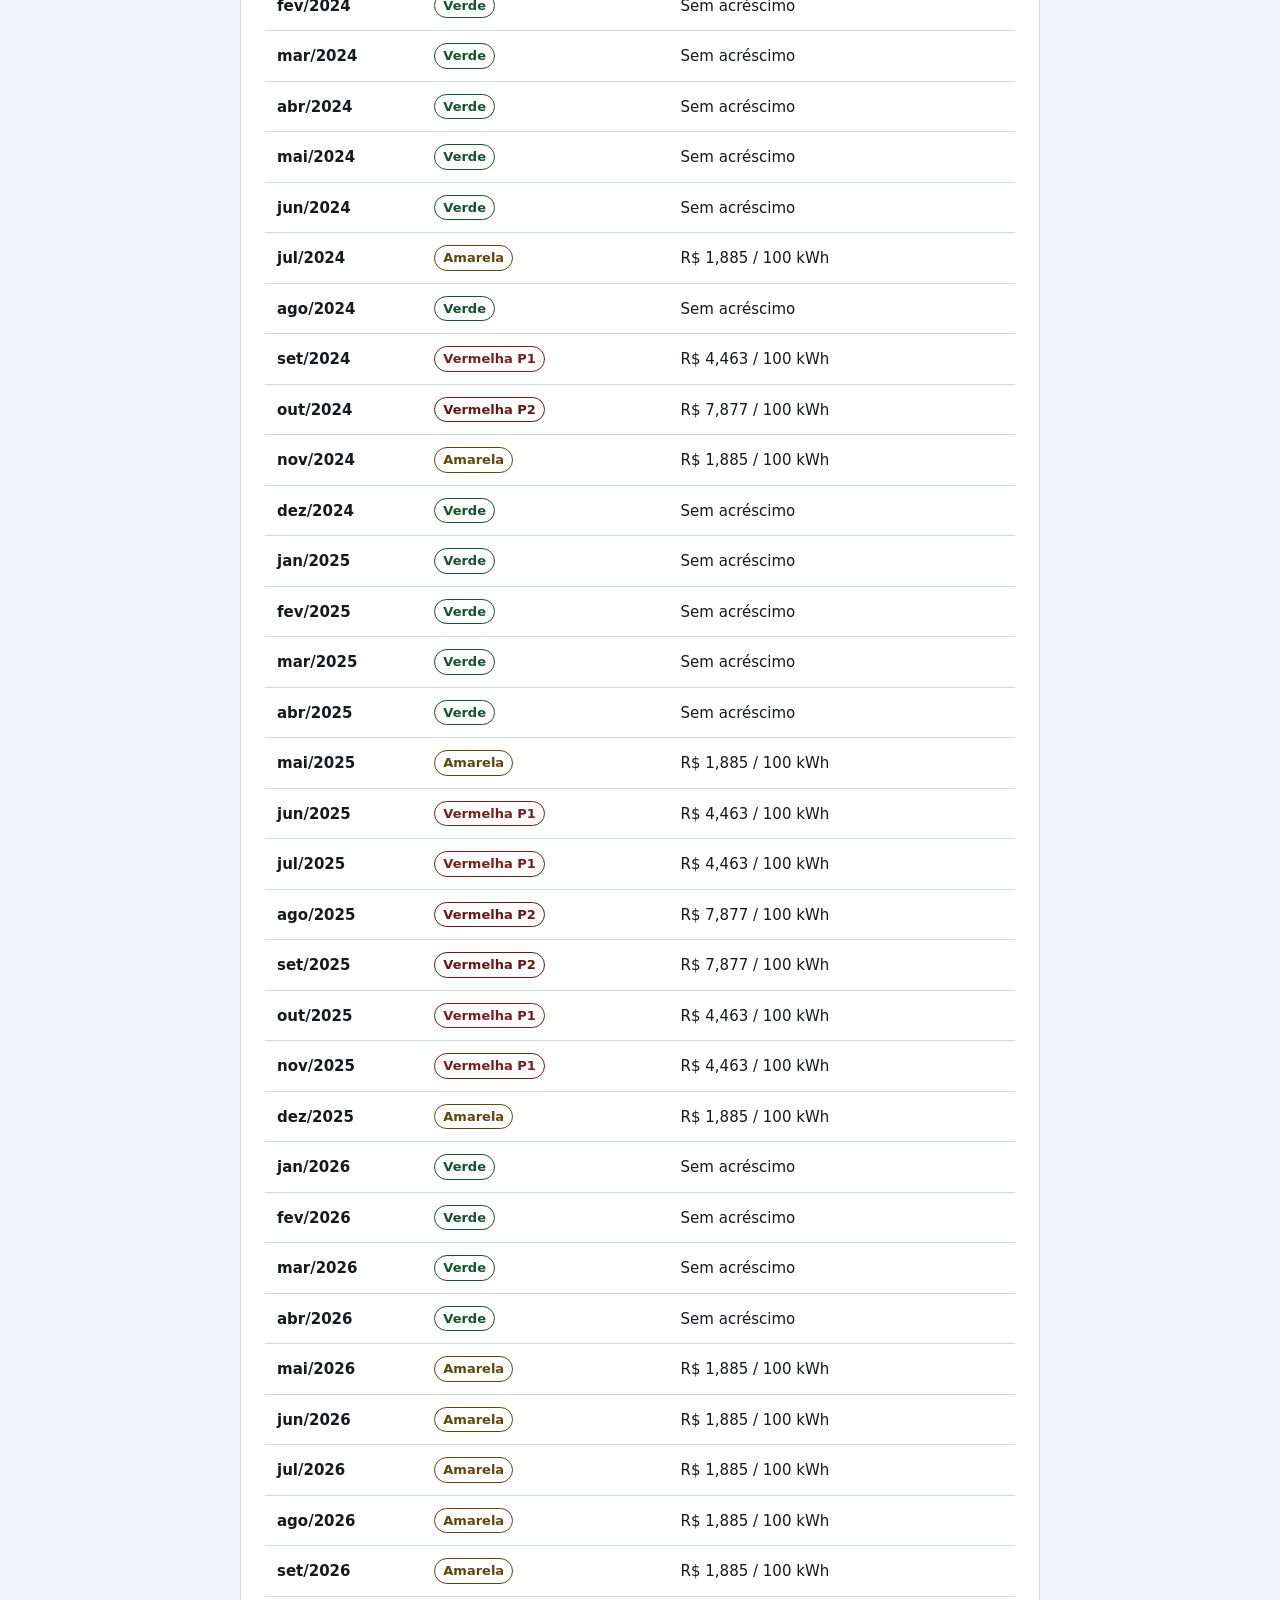
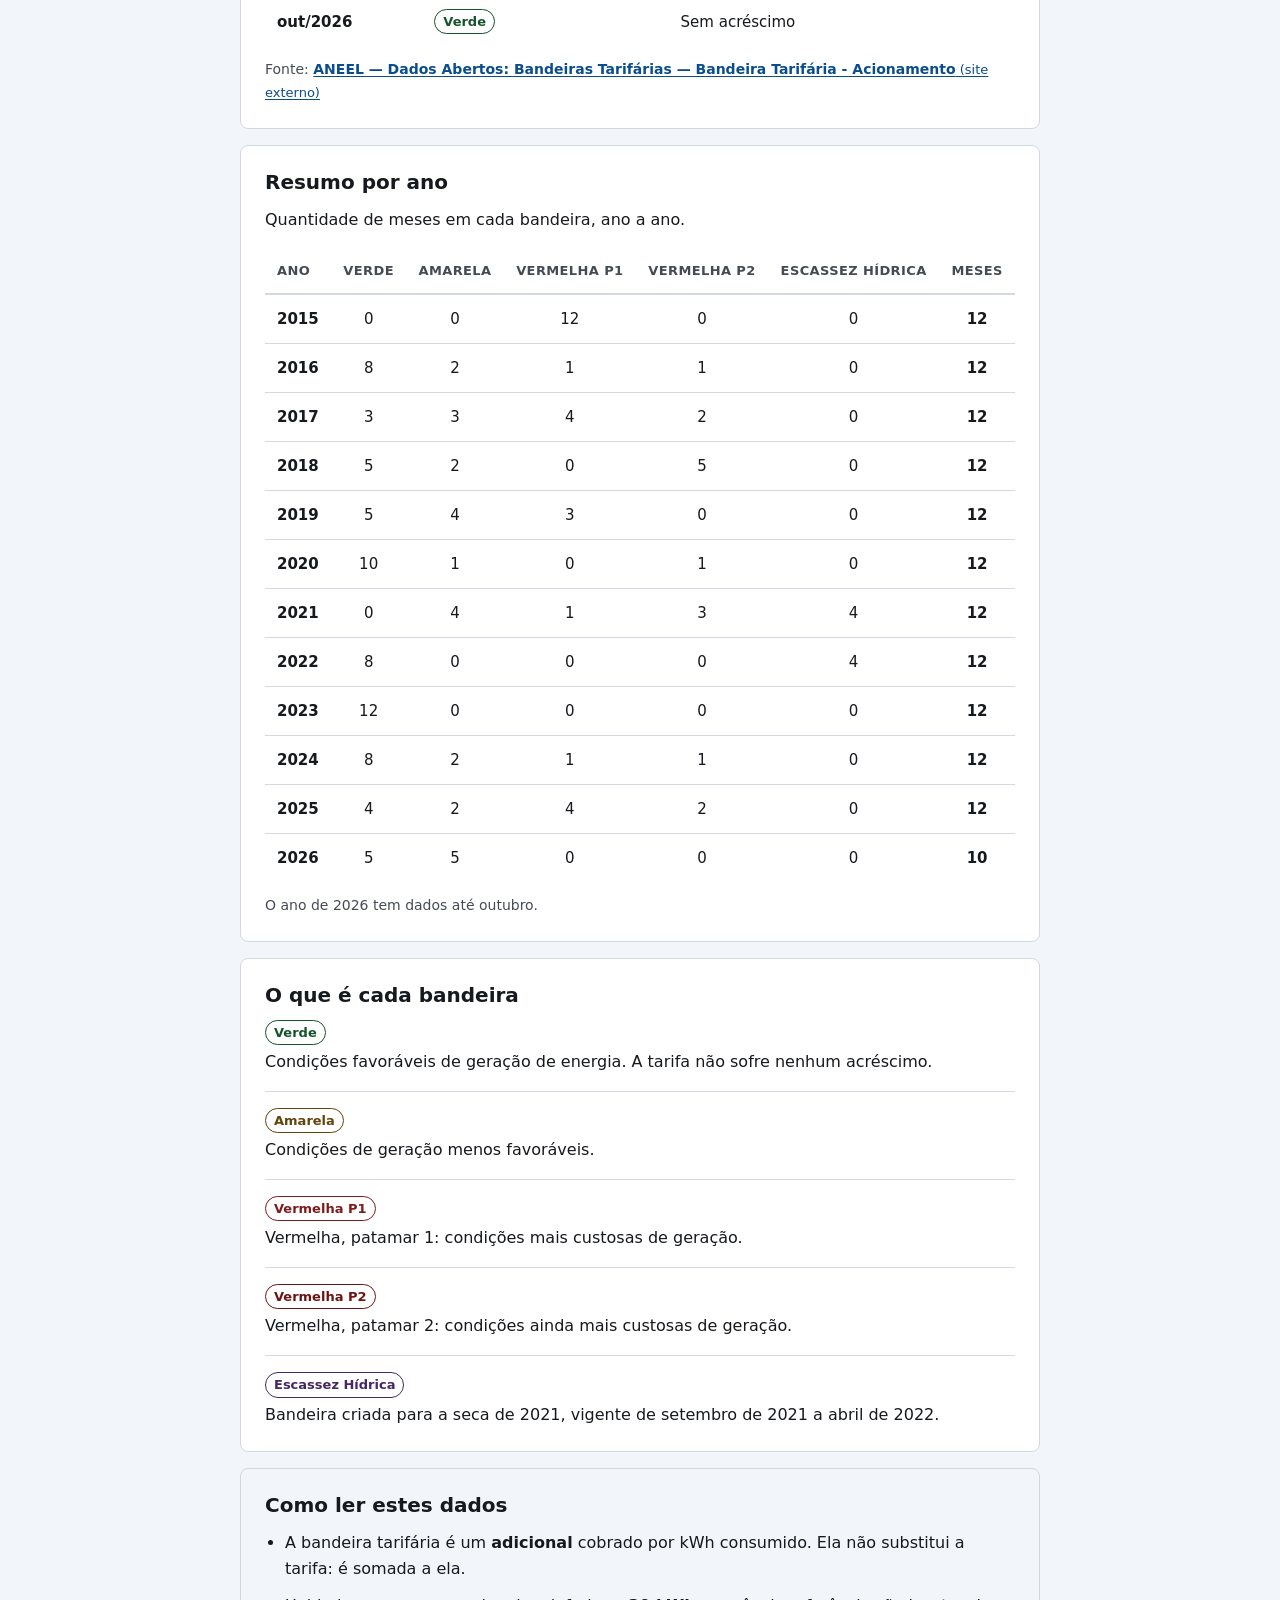
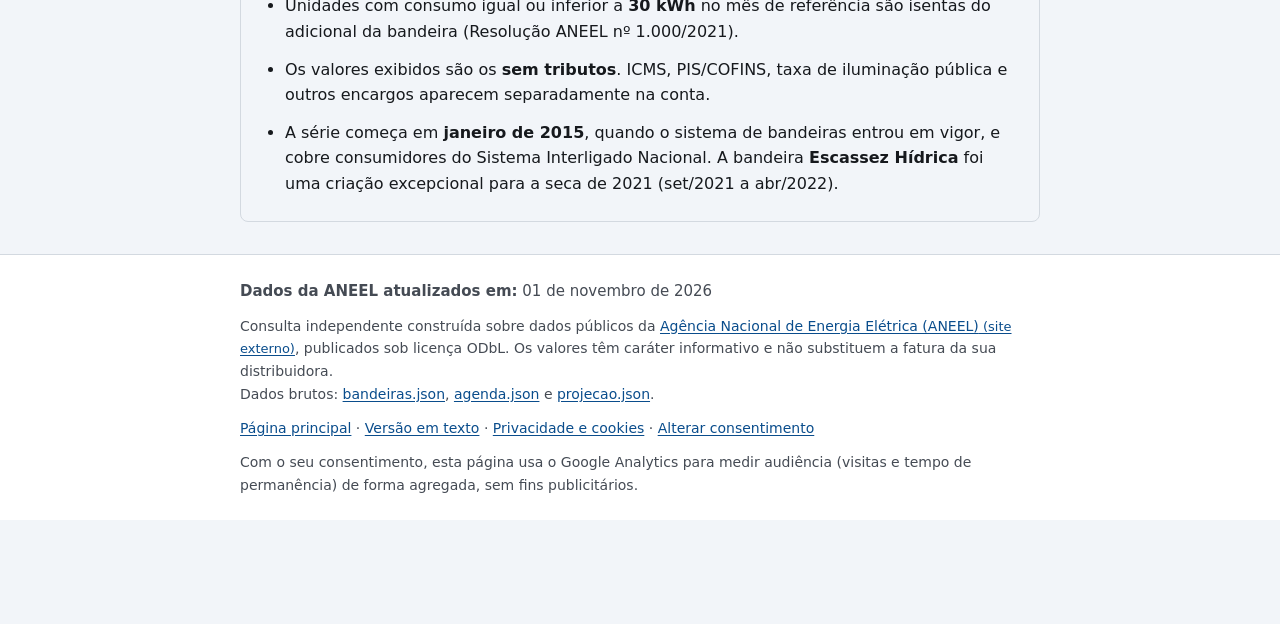
==== commit 16ee2ba0: "Atualiza link da projeção da CCEE" ====
--- a/dados.html
+++ b/dados.html
@@ -115,7 +115,7 @@
     seguintes. Resumo da última edição disponível:
   </p>
   <div class="projecao-resumo">
-    <p class="projecao-edicao">140º Encontro do PLD · outubro de 2026</p>
+    <p class="projecao-edicao">141º Encontro do PLD · novembro de 2026</p>
     <p class="projecao-texto">Pelo cenário principal (RNA), a CCEE projeta bandeira verde para o período de novembro de 2026 a dezembro de 2027.</p>
     <ul class="projecao-destaques">
       <li>PLD gatilho no piso de R$ 57,31/MWh em todos os meses do horizonte projetado.</li>
@@ -123,9 +123,9 @@
     </ul>
     <p class="projecao-ressalva">São cenários de projeção: a bandeira de cada mês é definida oficialmente pela ANEEL no fim do mês anterior.</p>
   </div>
-
+  <p class="projecao-aviso">O resumo abaixo é da edição 140º Encontro do PLD. A CCEE já publicou a edição 141º Encontro do PLD; consulte o documento oficial para a projeção mais recente.</p>
   <p class="fonte">
-    Fonte: <a href="https://www.ccee.org.br/documents/80415/37596255/140%C2%BA%20Encontro%20do%20PLD%20-%20Outubro%20de%202026.pdf/09509df2-f0f5-67d8-59c1-3dfb49baec0c#page=97" rel="noopener" target="_blank">CCEE — 140º Encontro do PLD (PDF, site externo)</a>
+    Fonte: <a href="https://www.ccee.org.br/documents/80415/37684545/141%C2%BA%20Encontro%20do%20PLD%20-%20Novembro%20de%202026.pdf/a201cf51-6494-357a-1298-75d2f2d5edfe#page=97" rel="noopener" target="_blank">CCEE — 141º Encontro do PLD (PDF, site externo)</a>
     · Resumo atualizado em 26 de outubro de 2026
   </p>
 </section>
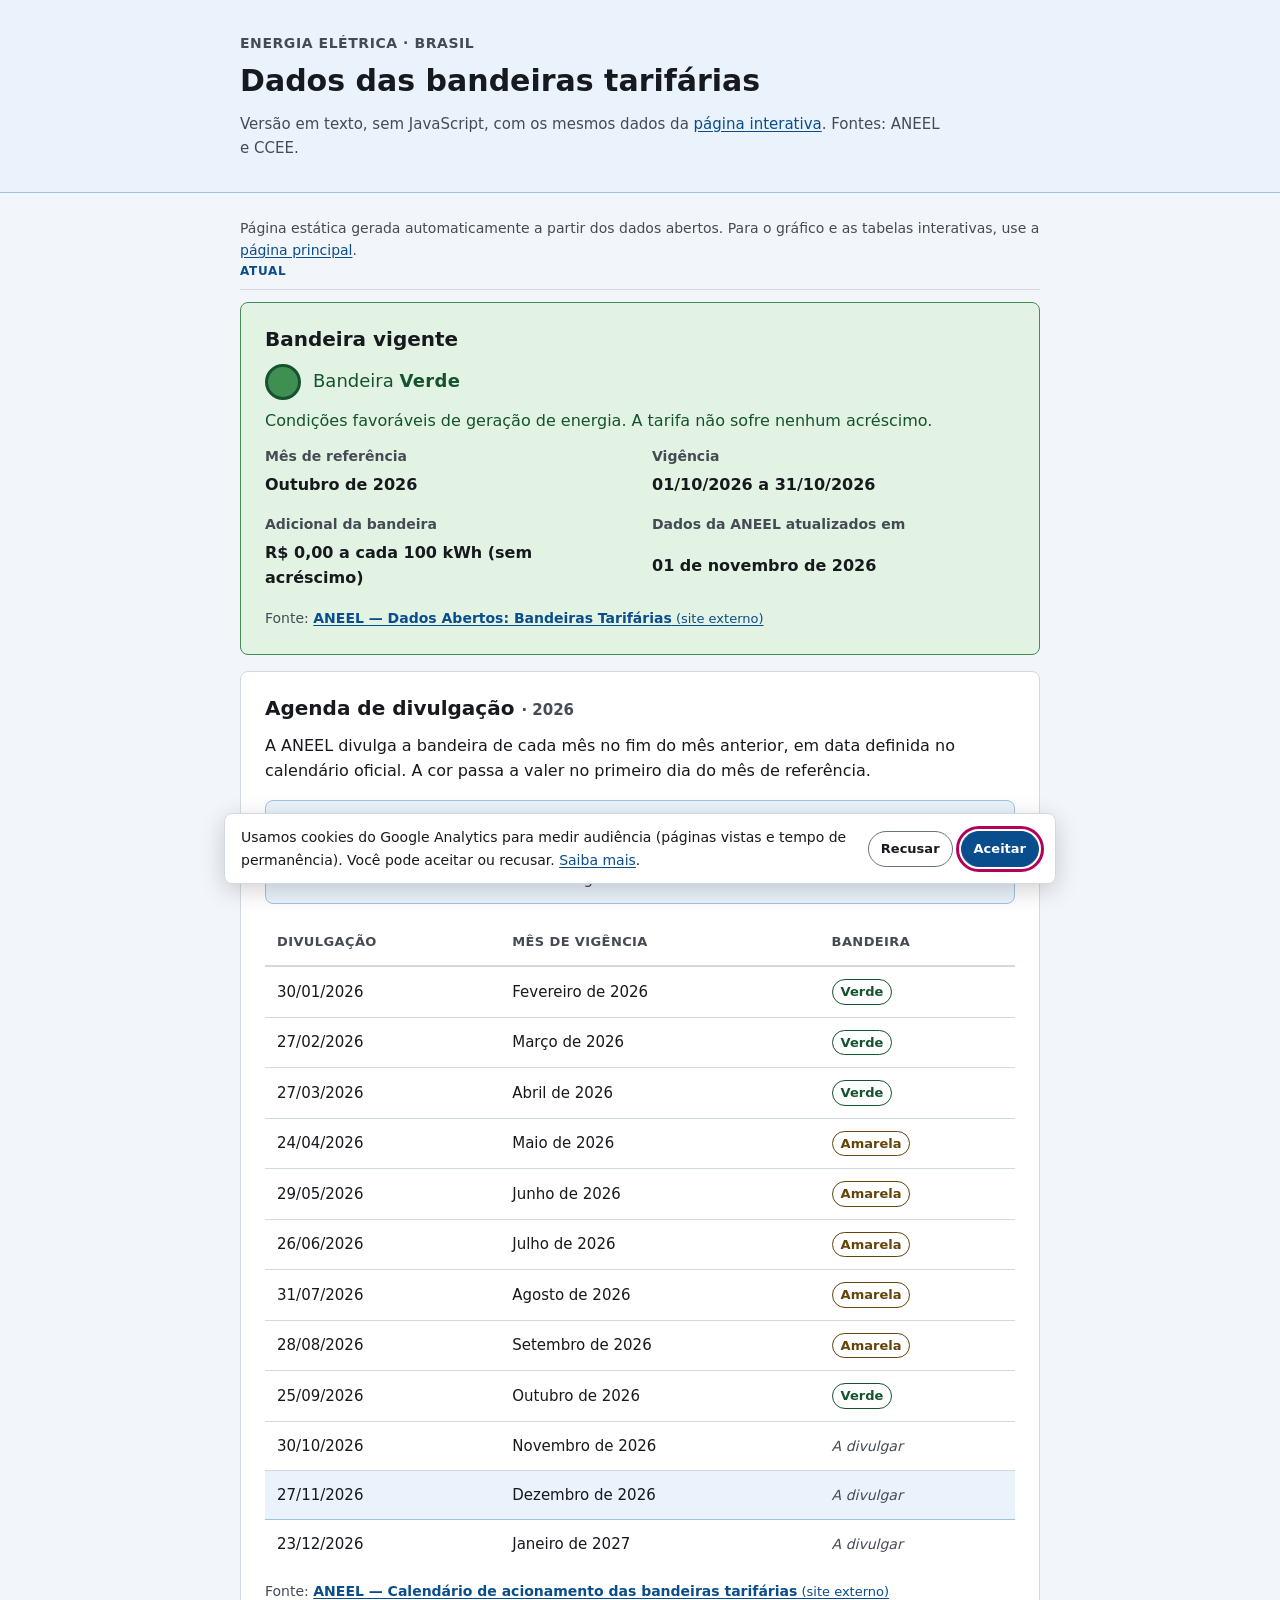
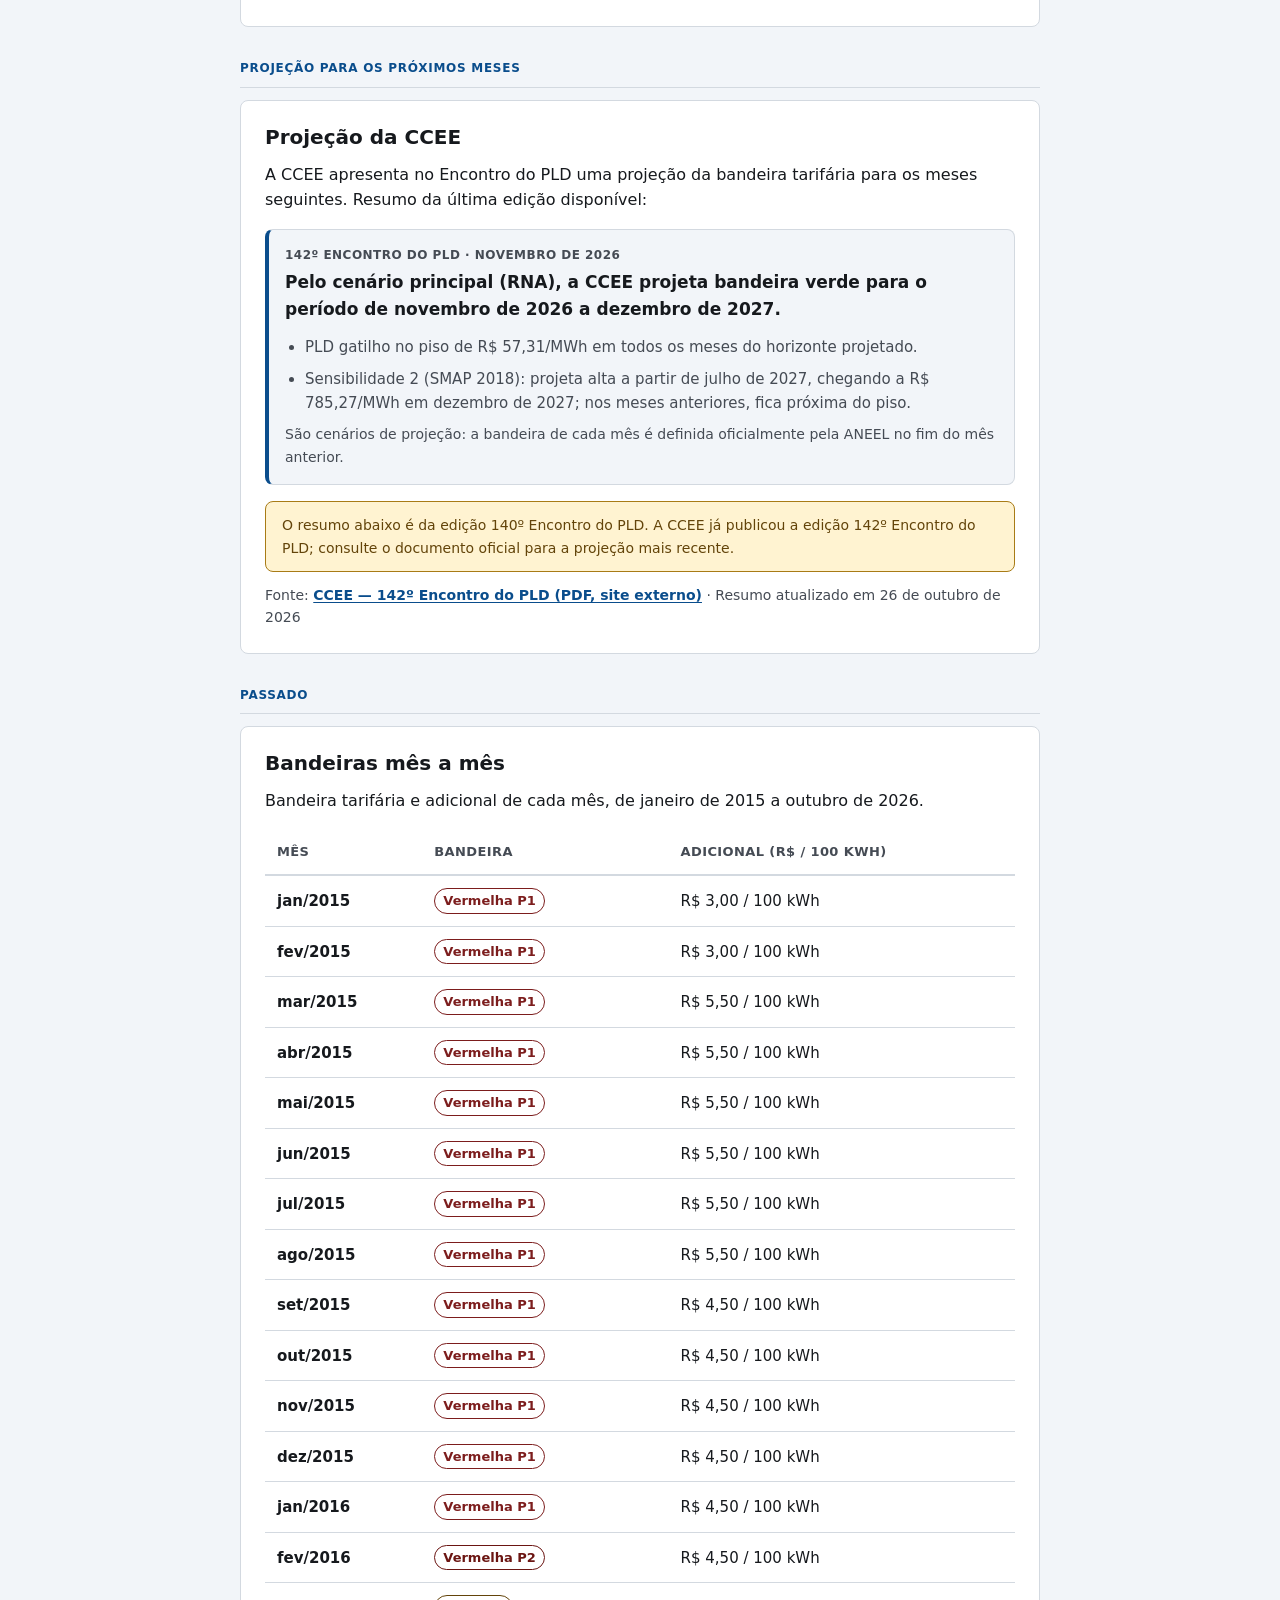
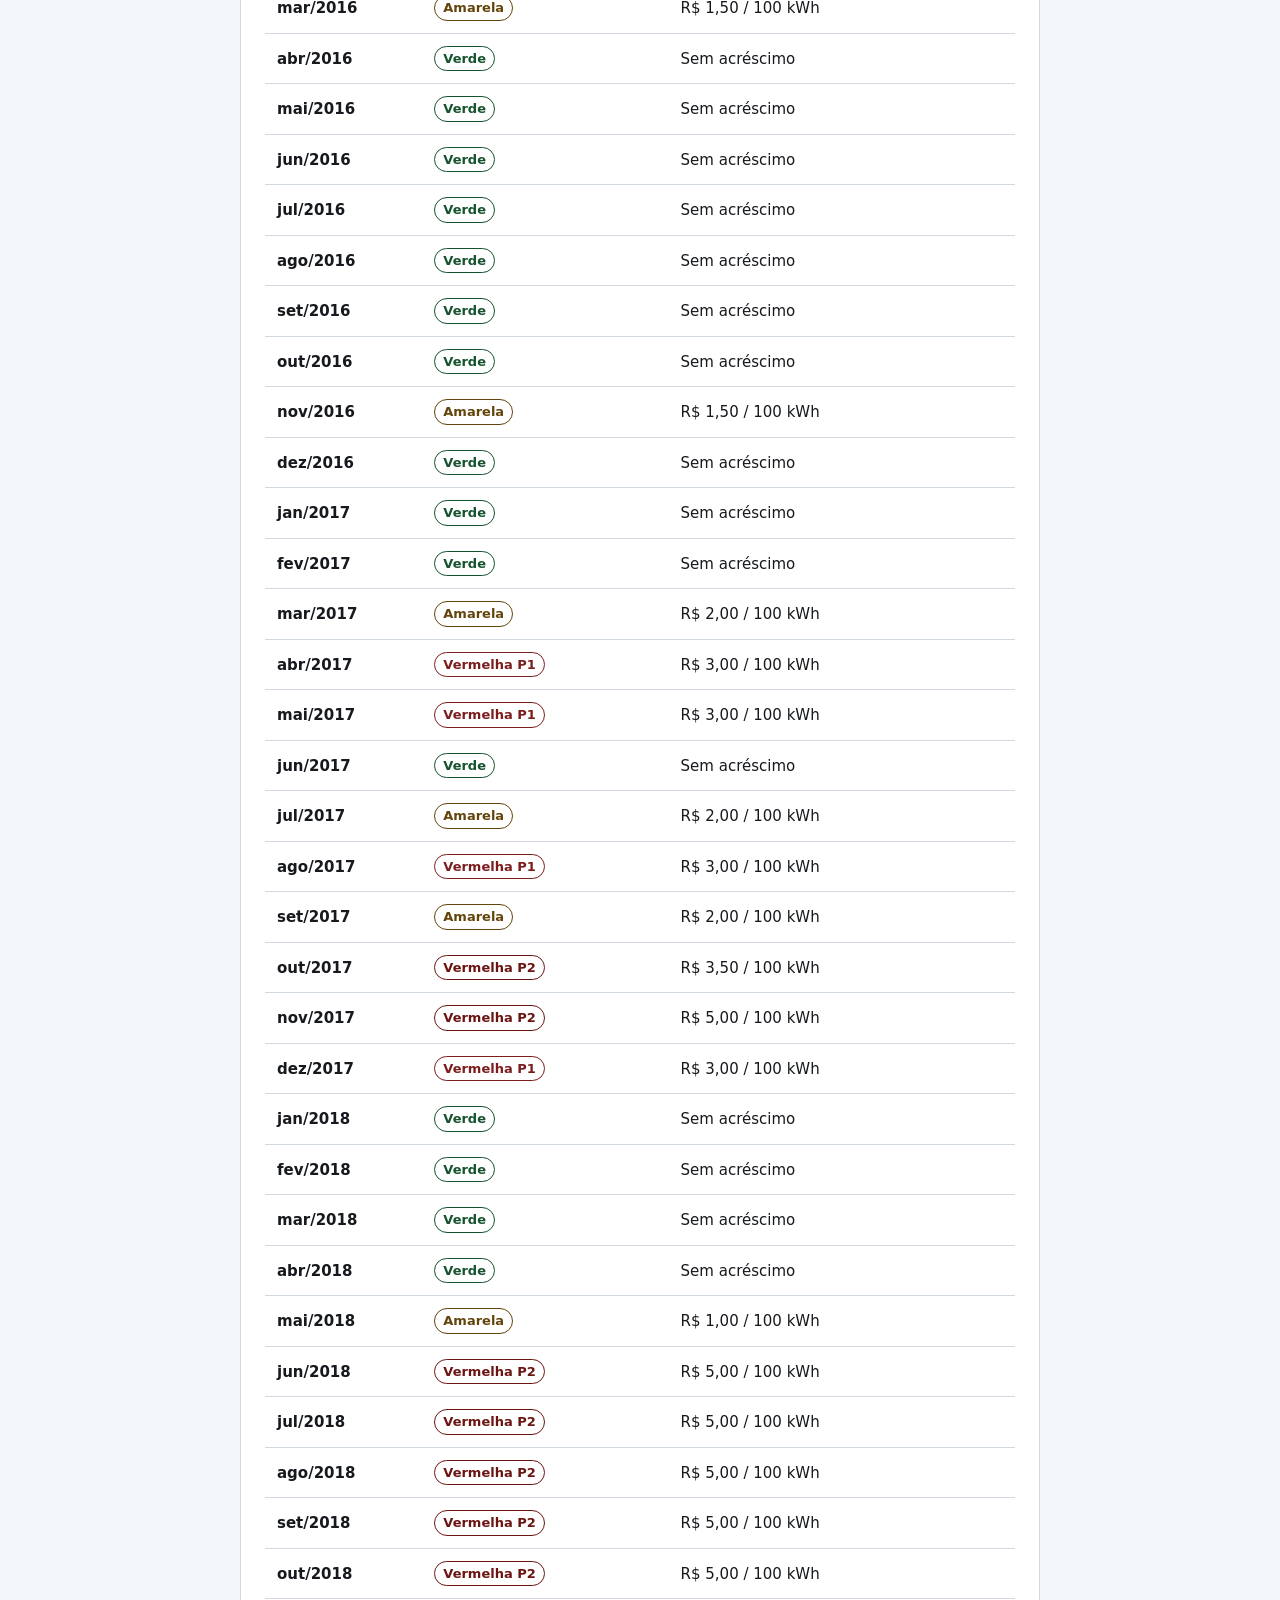
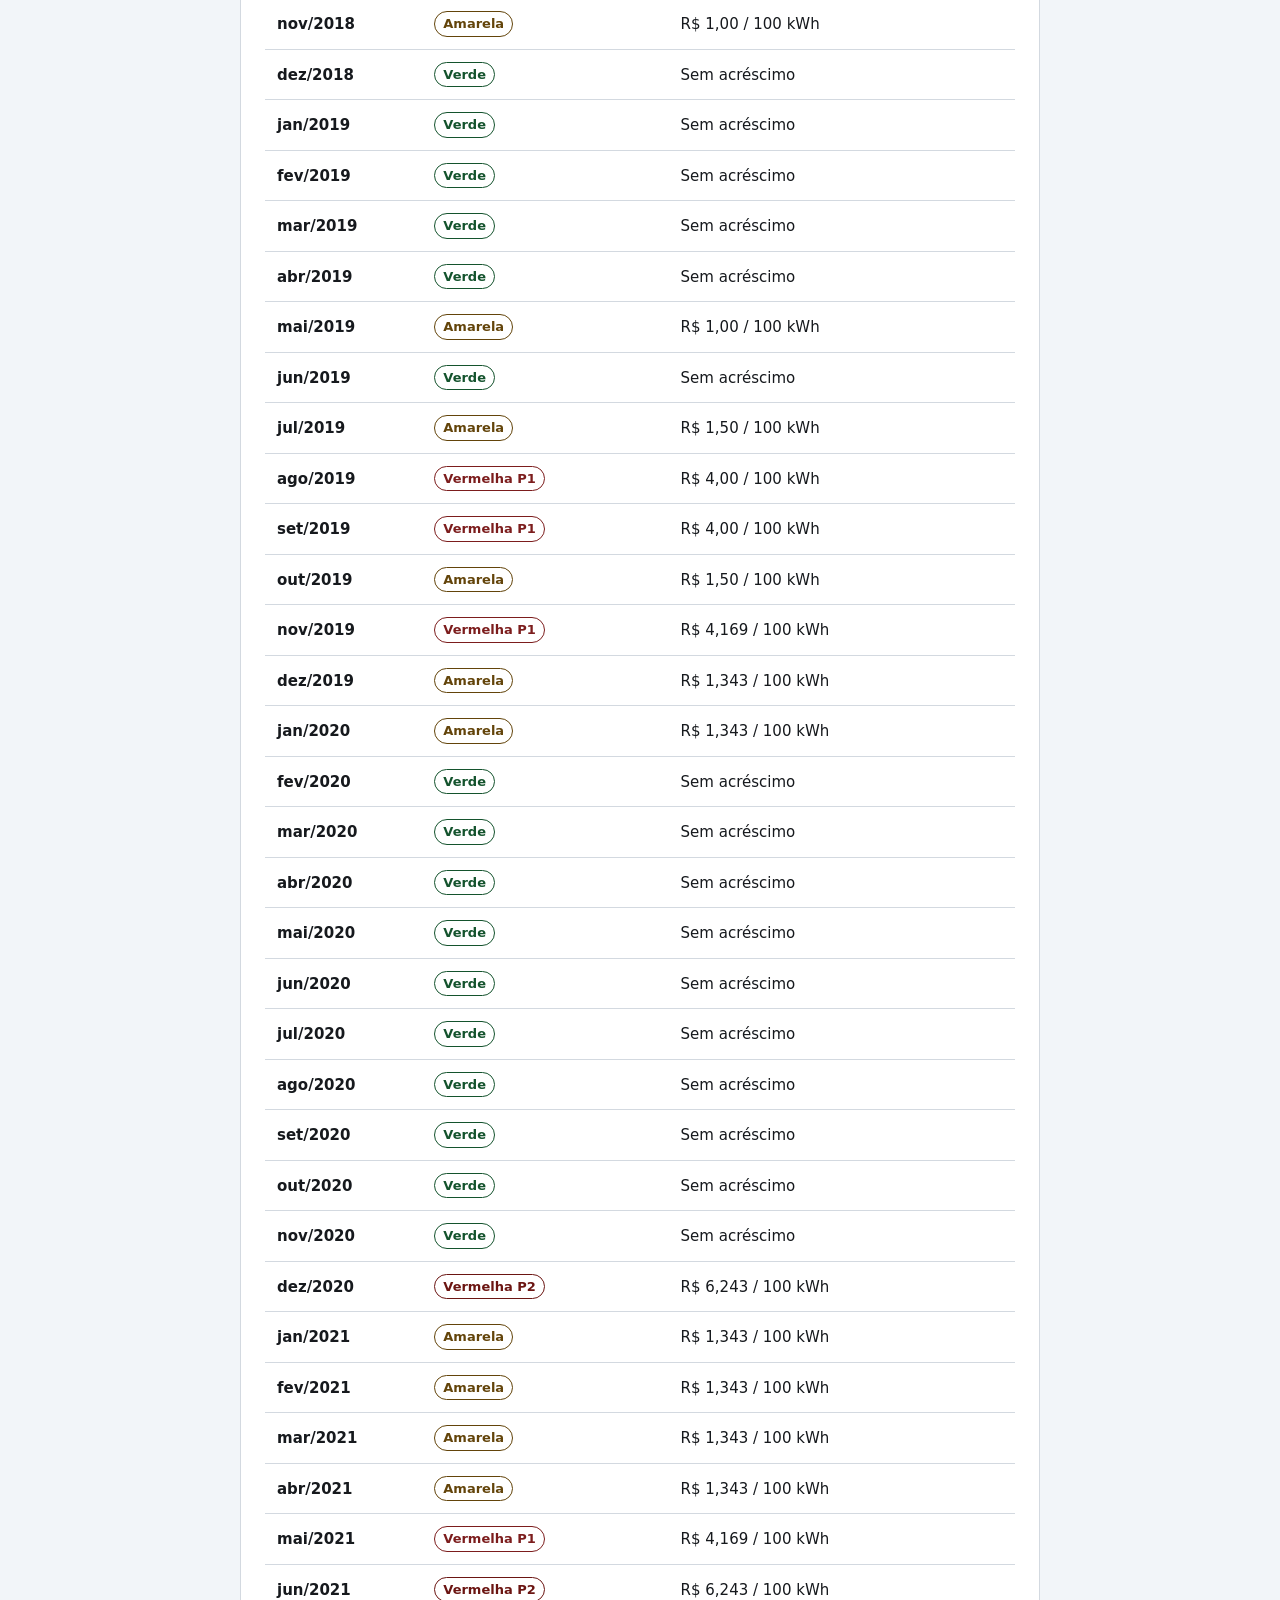
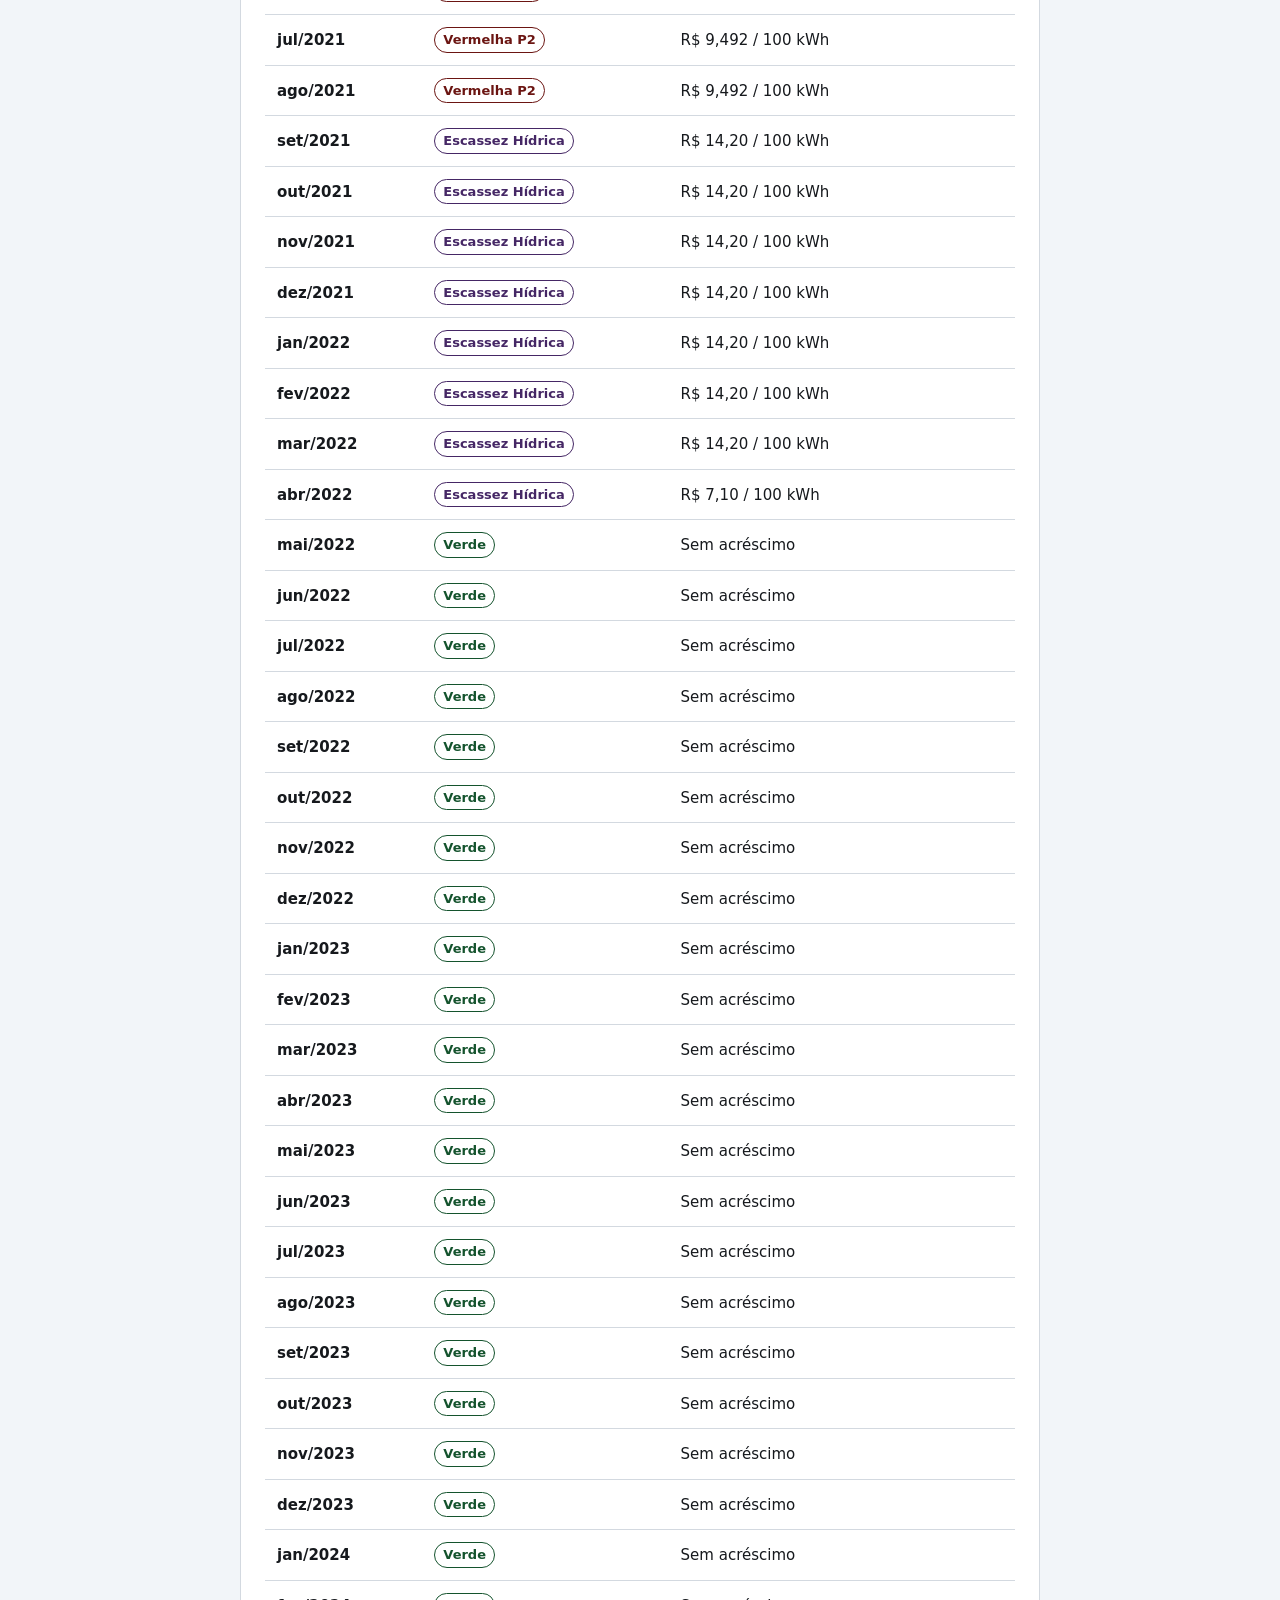
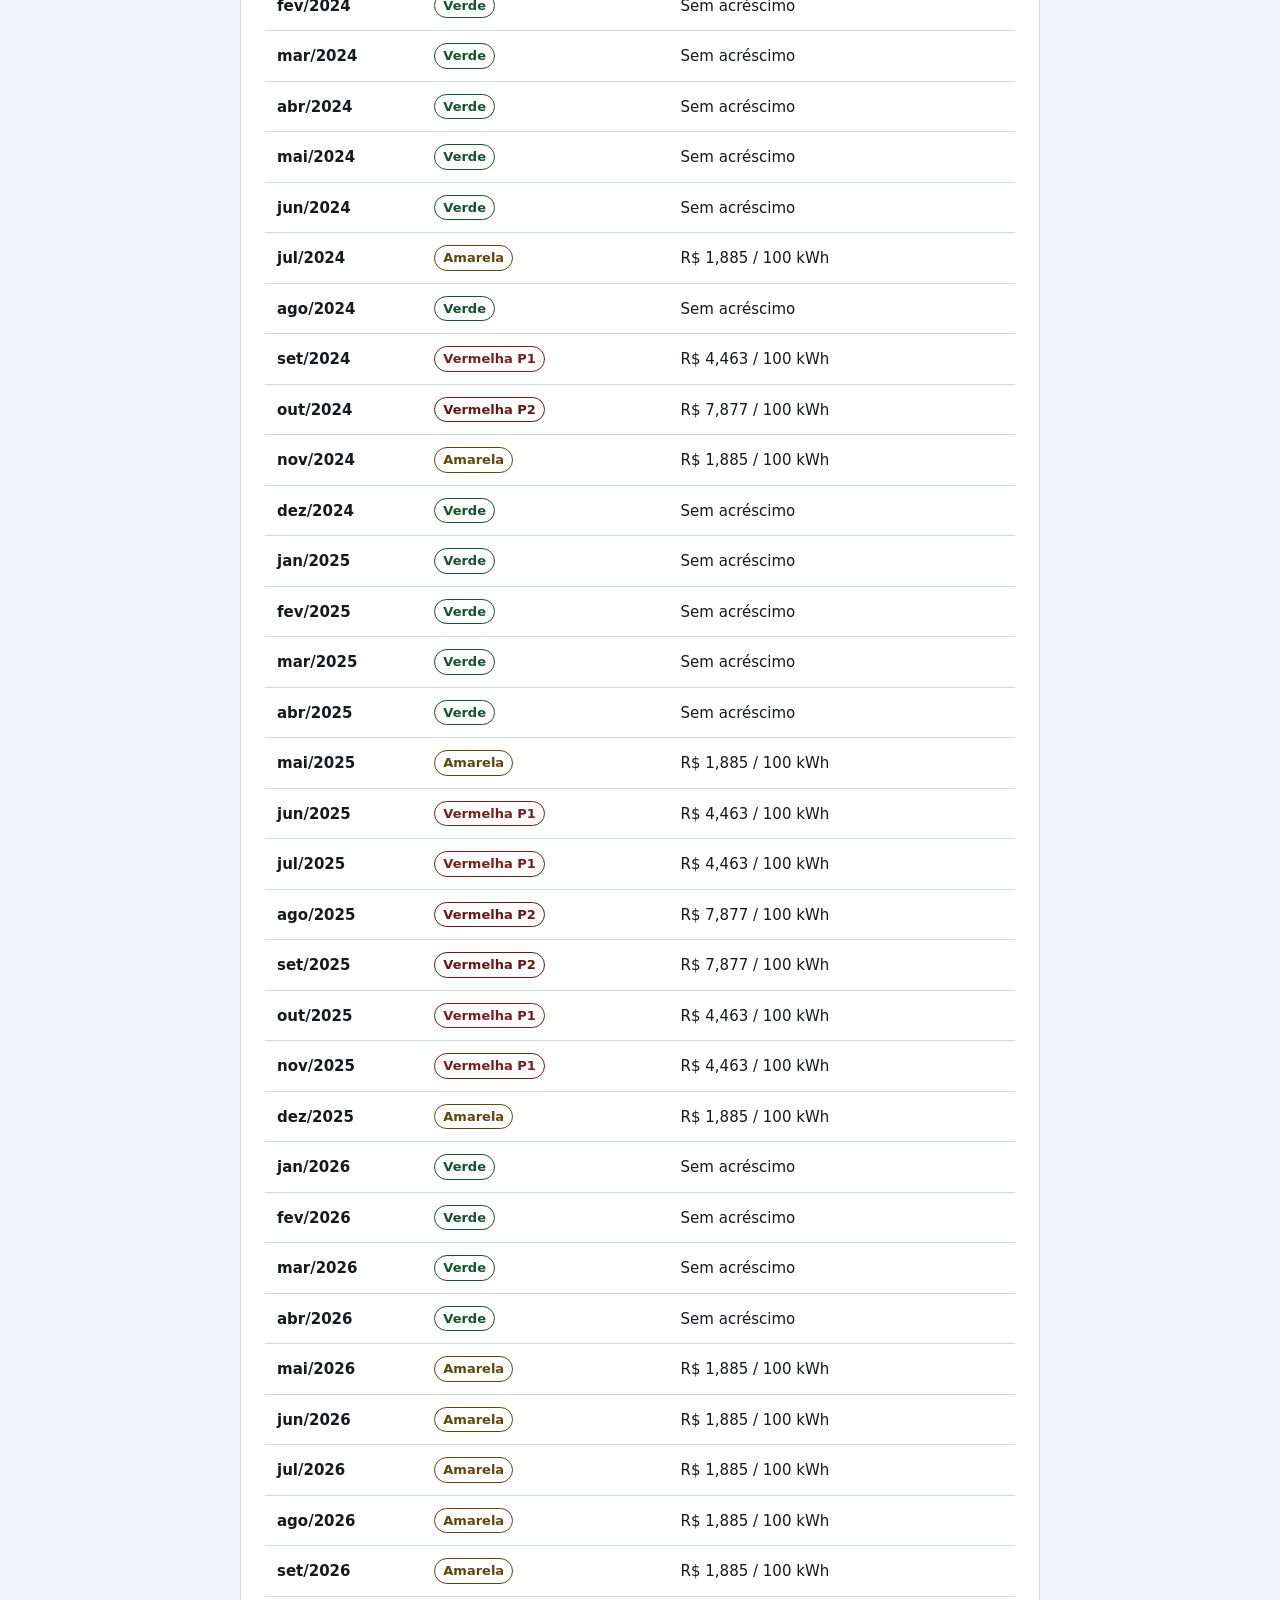
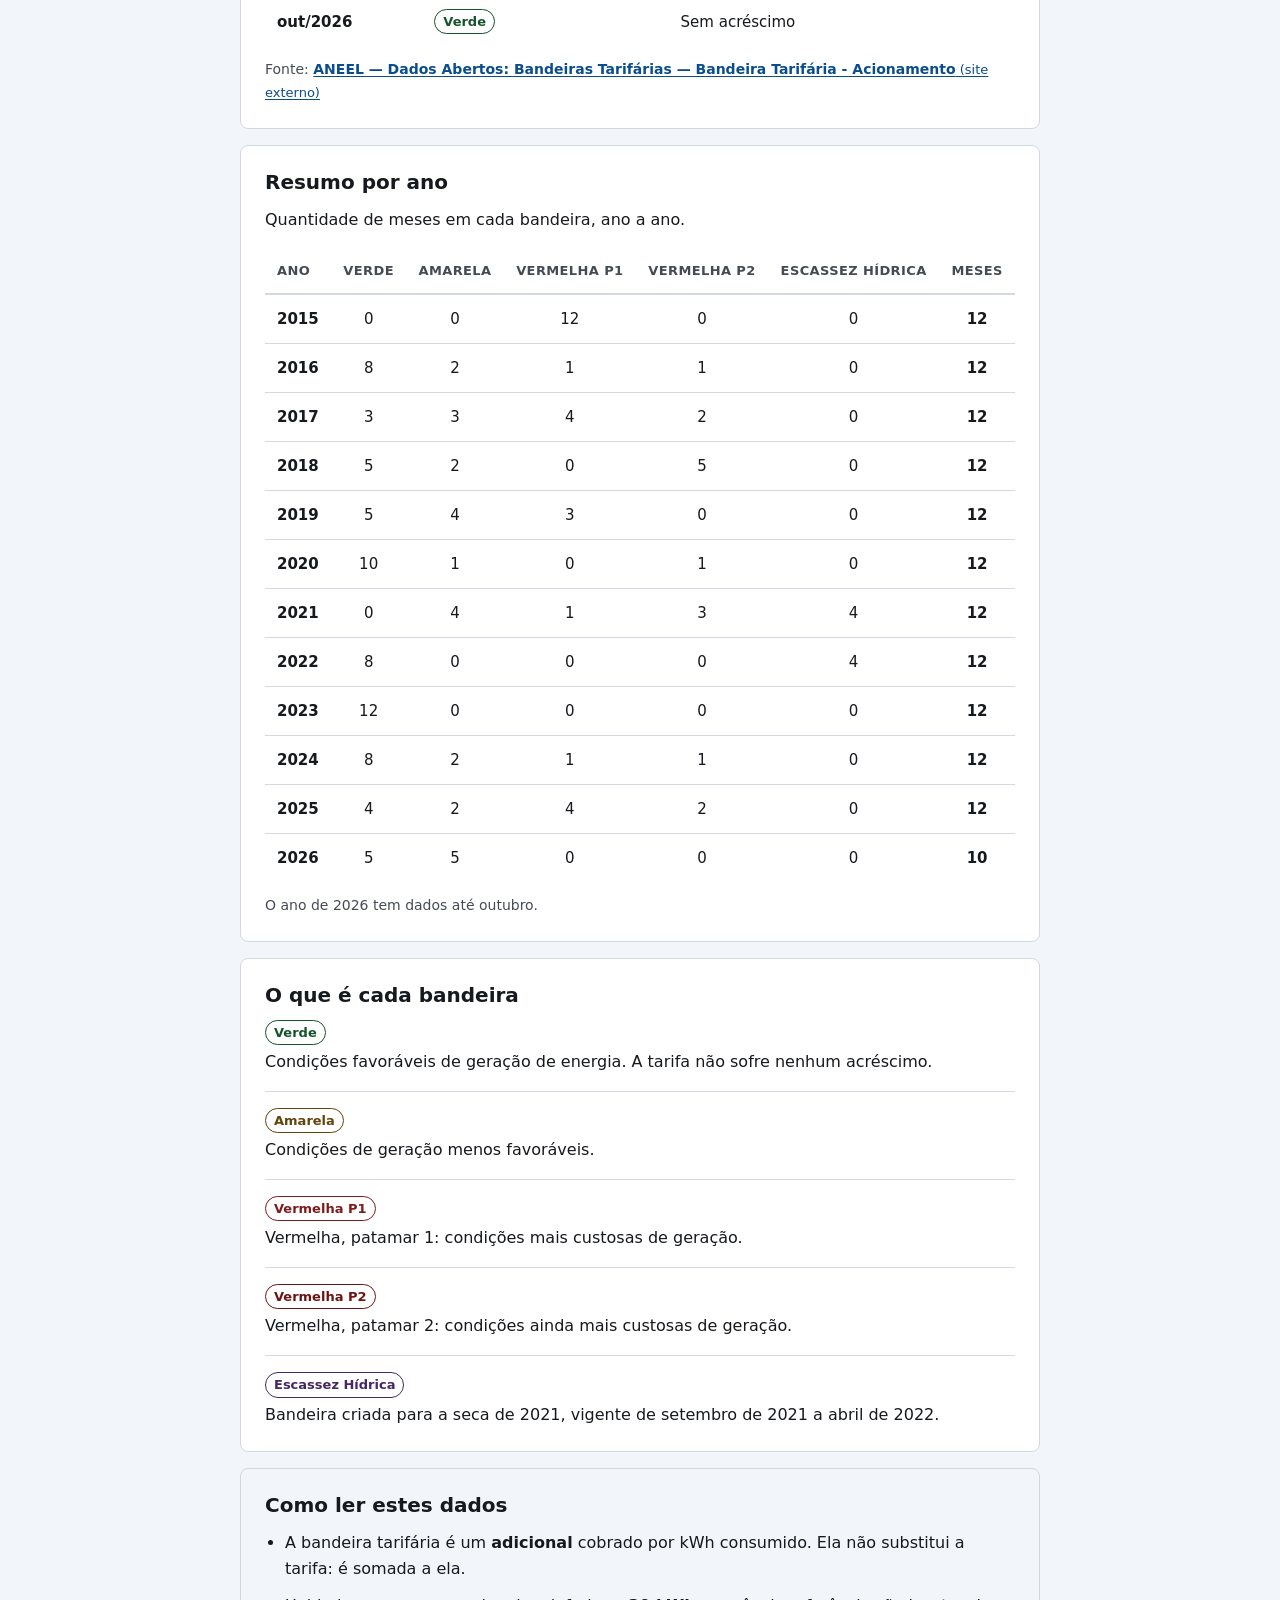
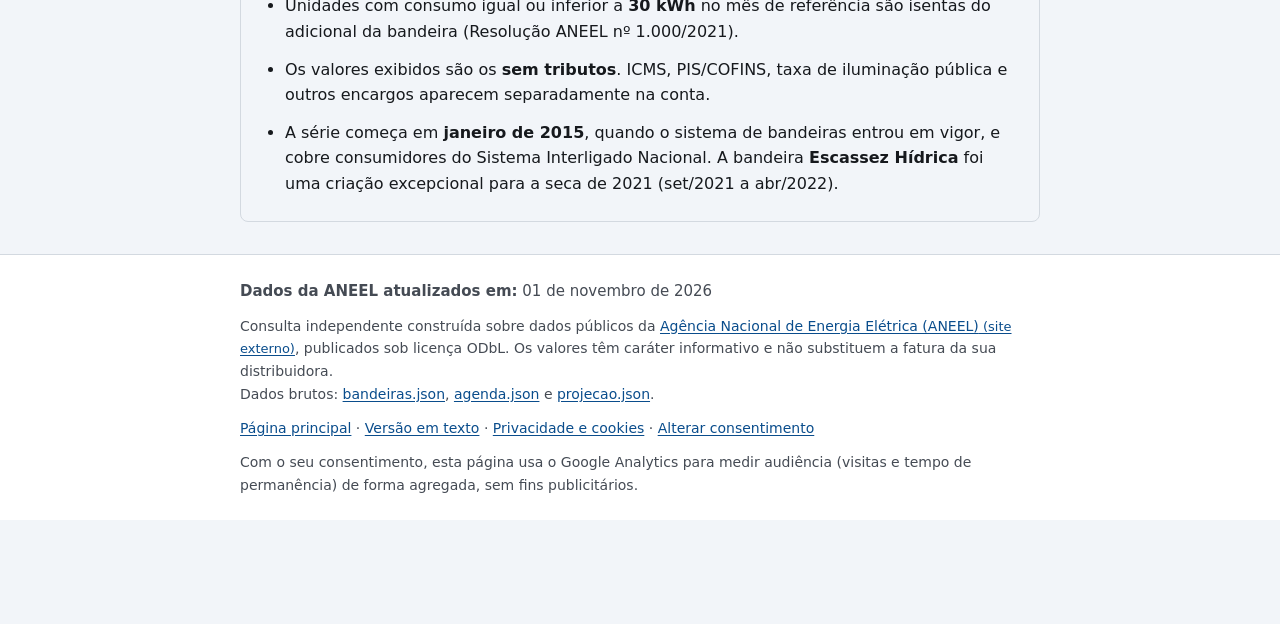
==== commit 9d7b60ba: "Atualiza link da projeção da CCEE" ====
--- a/dados.html
+++ b/dados.html
@@ -115,7 +115,7 @@
     seguintes. Resumo da última edição disponível:
   </p>
   <div class="projecao-resumo">
-    <p class="projecao-edicao">141º Encontro do PLD · novembro de 2026</p>
+    <p class="projecao-edicao">142º Encontro do PLD · novembro de 2026</p>
     <p class="projecao-texto">Pelo cenário principal (RNA), a CCEE projeta bandeira verde para o período de novembro de 2026 a dezembro de 2027.</p>
     <ul class="projecao-destaques">
       <li>PLD gatilho no piso de R$ 57,31/MWh em todos os meses do horizonte projetado.</li>
@@ -123,9 +123,9 @@
     </ul>
     <p class="projecao-ressalva">São cenários de projeção: a bandeira de cada mês é definida oficialmente pela ANEEL no fim do mês anterior.</p>
   </div>
-  <p class="projecao-aviso">O resumo abaixo é da edição 140º Encontro do PLD. A CCEE já publicou a edição 141º Encontro do PLD; consulte o documento oficial para a projeção mais recente.</p>
+  <p class="projecao-aviso">O resumo abaixo é da edição 140º Encontro do PLD. A CCEE já publicou a edição 142º Encontro do PLD; consulte o documento oficial para a projeção mais recente.</p>
   <p class="fonte">
-    Fonte: <a href="https://www.ccee.org.br/documents/80415/37684545/141%C2%BA%20Encontro%20do%20PLD%20-%20Novembro%20de%202026.pdf/a201cf51-6494-357a-1298-75d2f2d5edfe#page=97" rel="noopener" target="_blank">CCEE — 141º Encontro do PLD (PDF, site externo)</a>
+    Fonte: <a href="https://www.ccee.org.br/documents/80415/37684545/142o._Encontro_do_PLD_-_Novembro_de_2026.pdf/7eea11e4-cf11-9130-af6c-46579539fddb#page=97" rel="noopener" target="_blank">CCEE — 142º Encontro do PLD (PDF, site externo)</a>
     · Resumo atualizado em 26 de outubro de 2026
   </p>
 </section>
